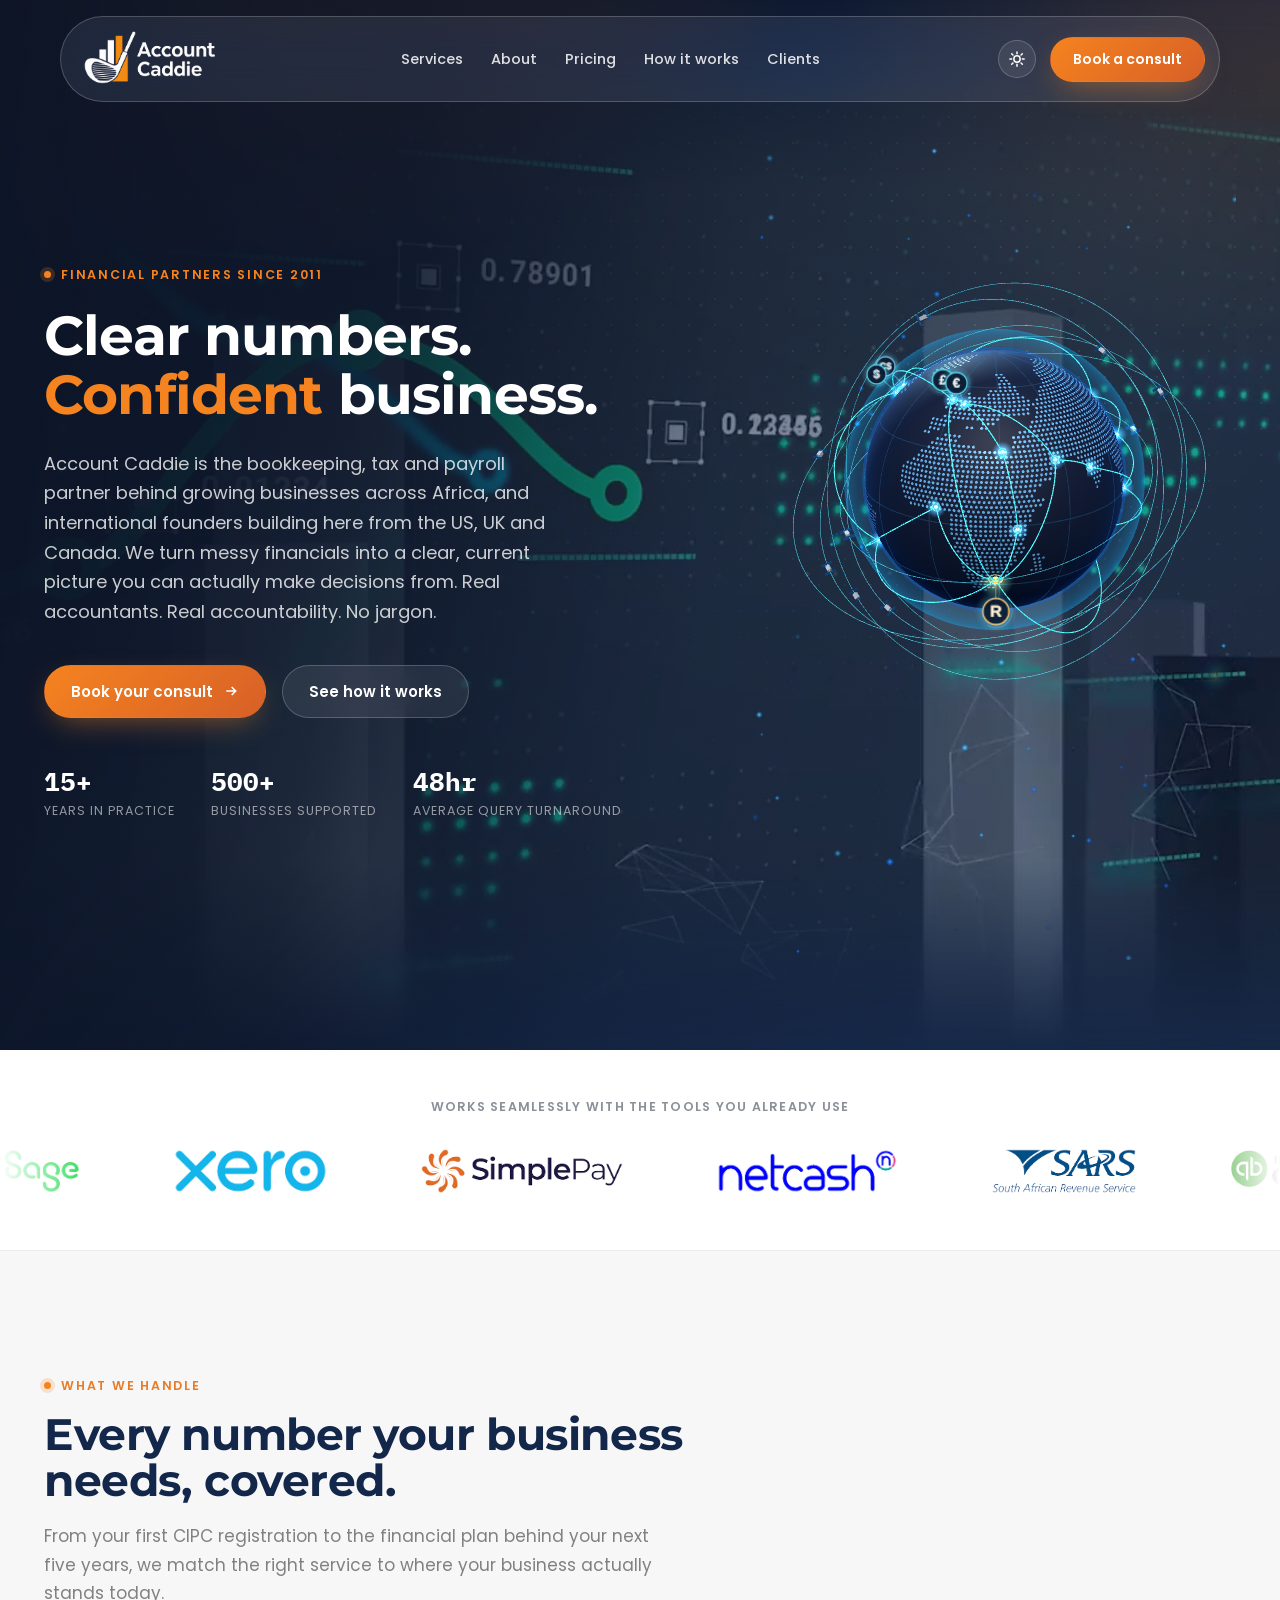
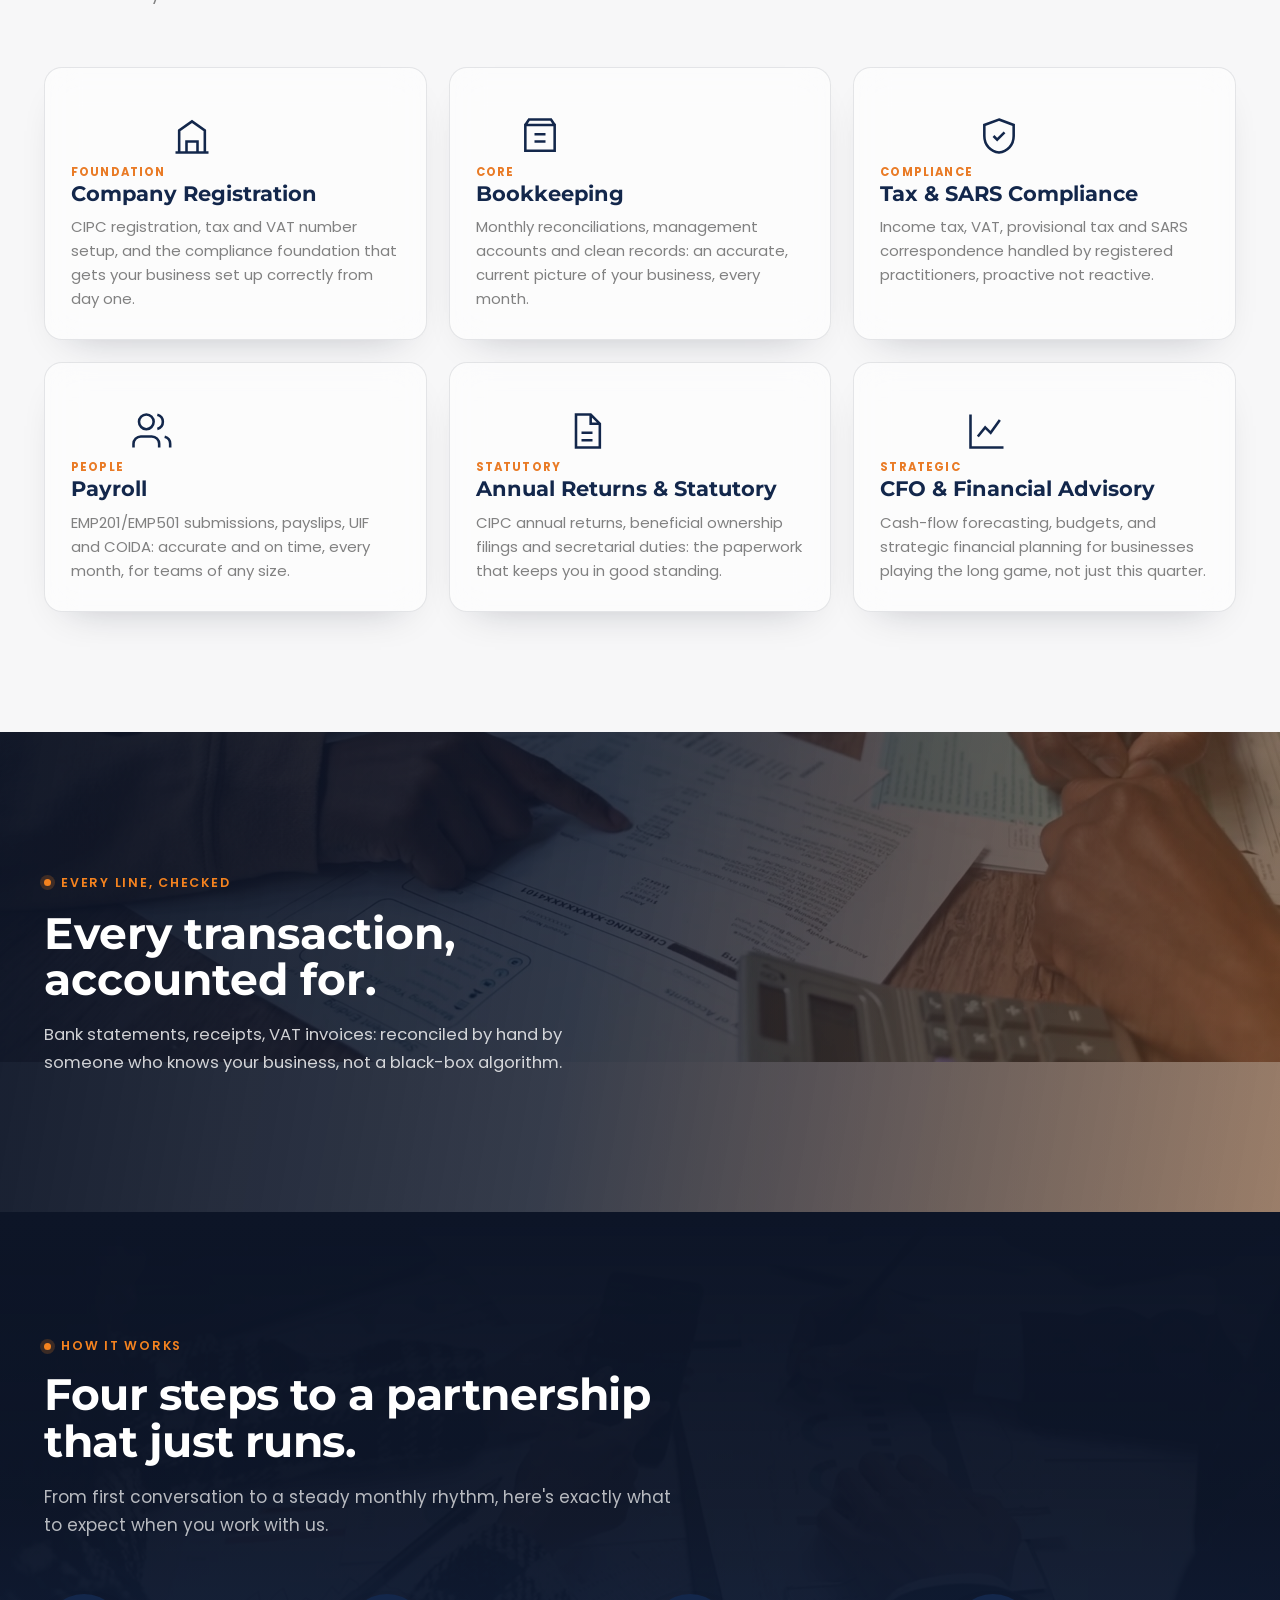
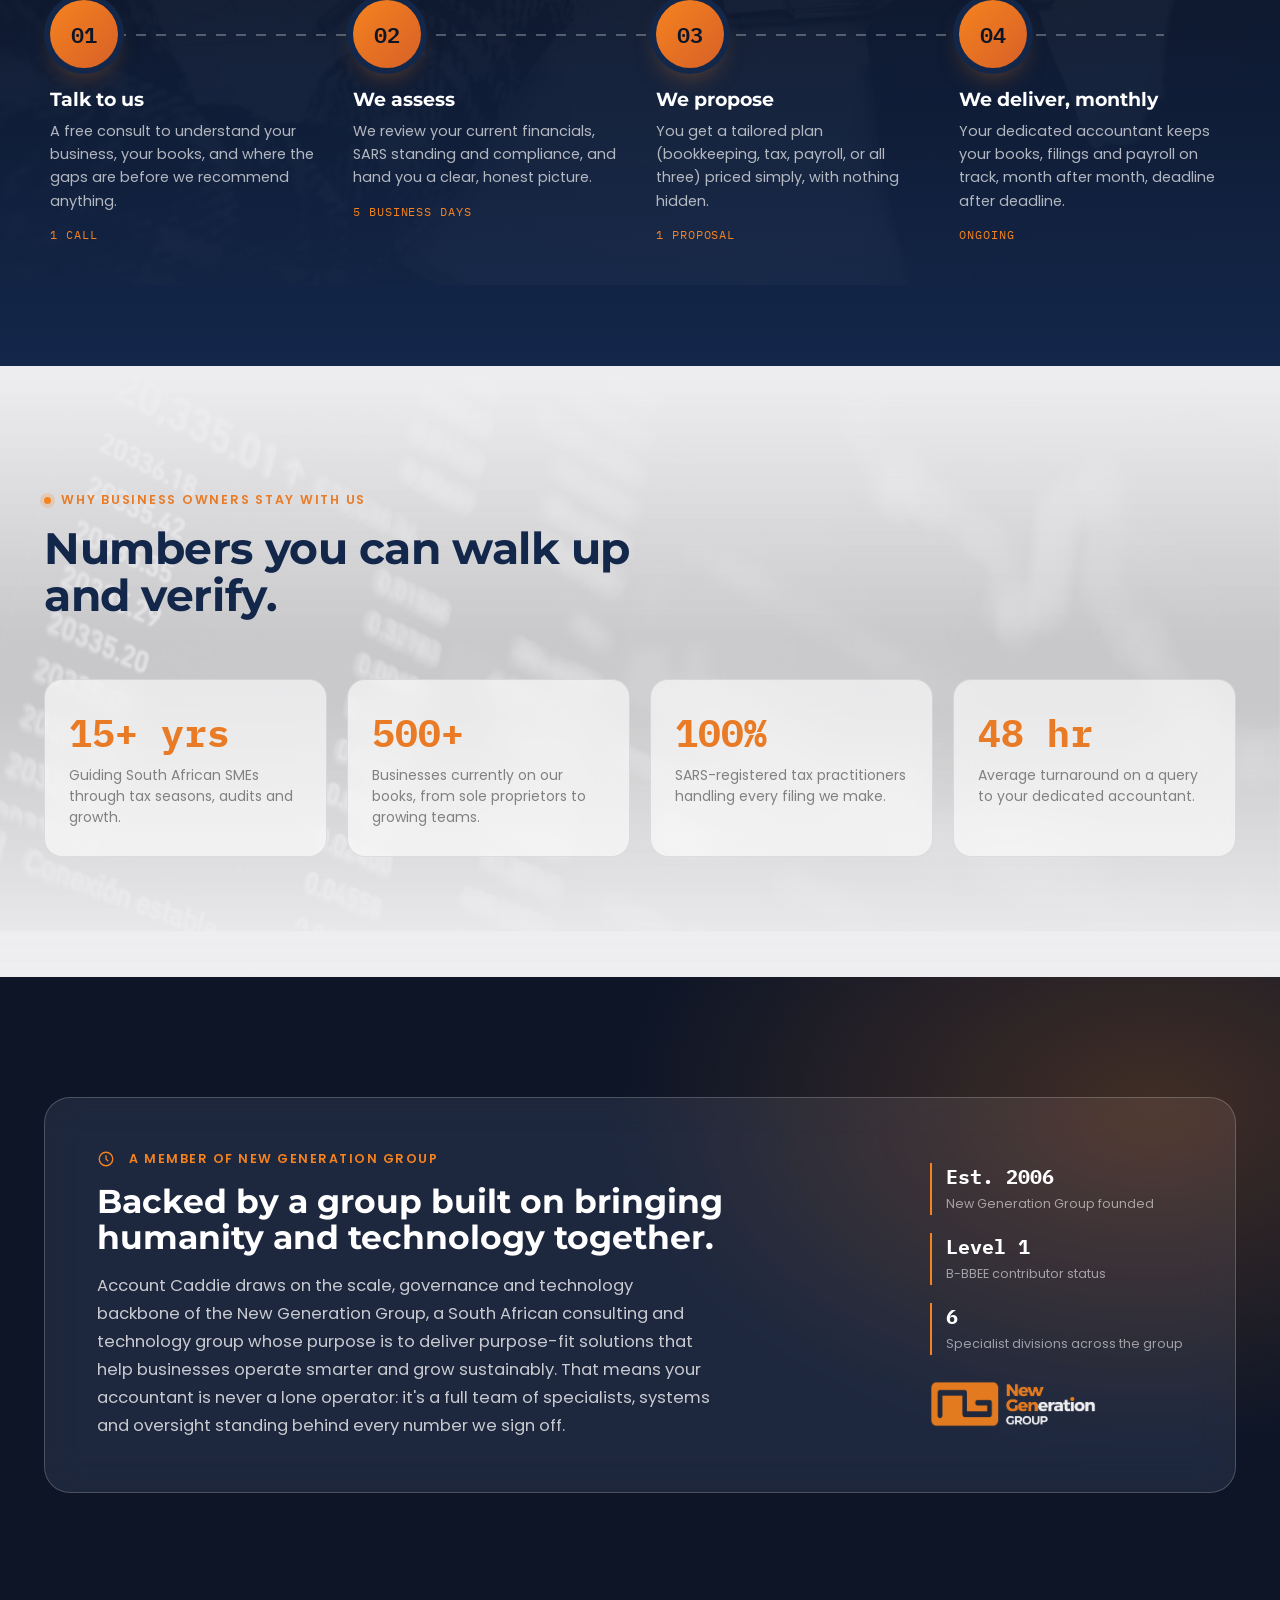
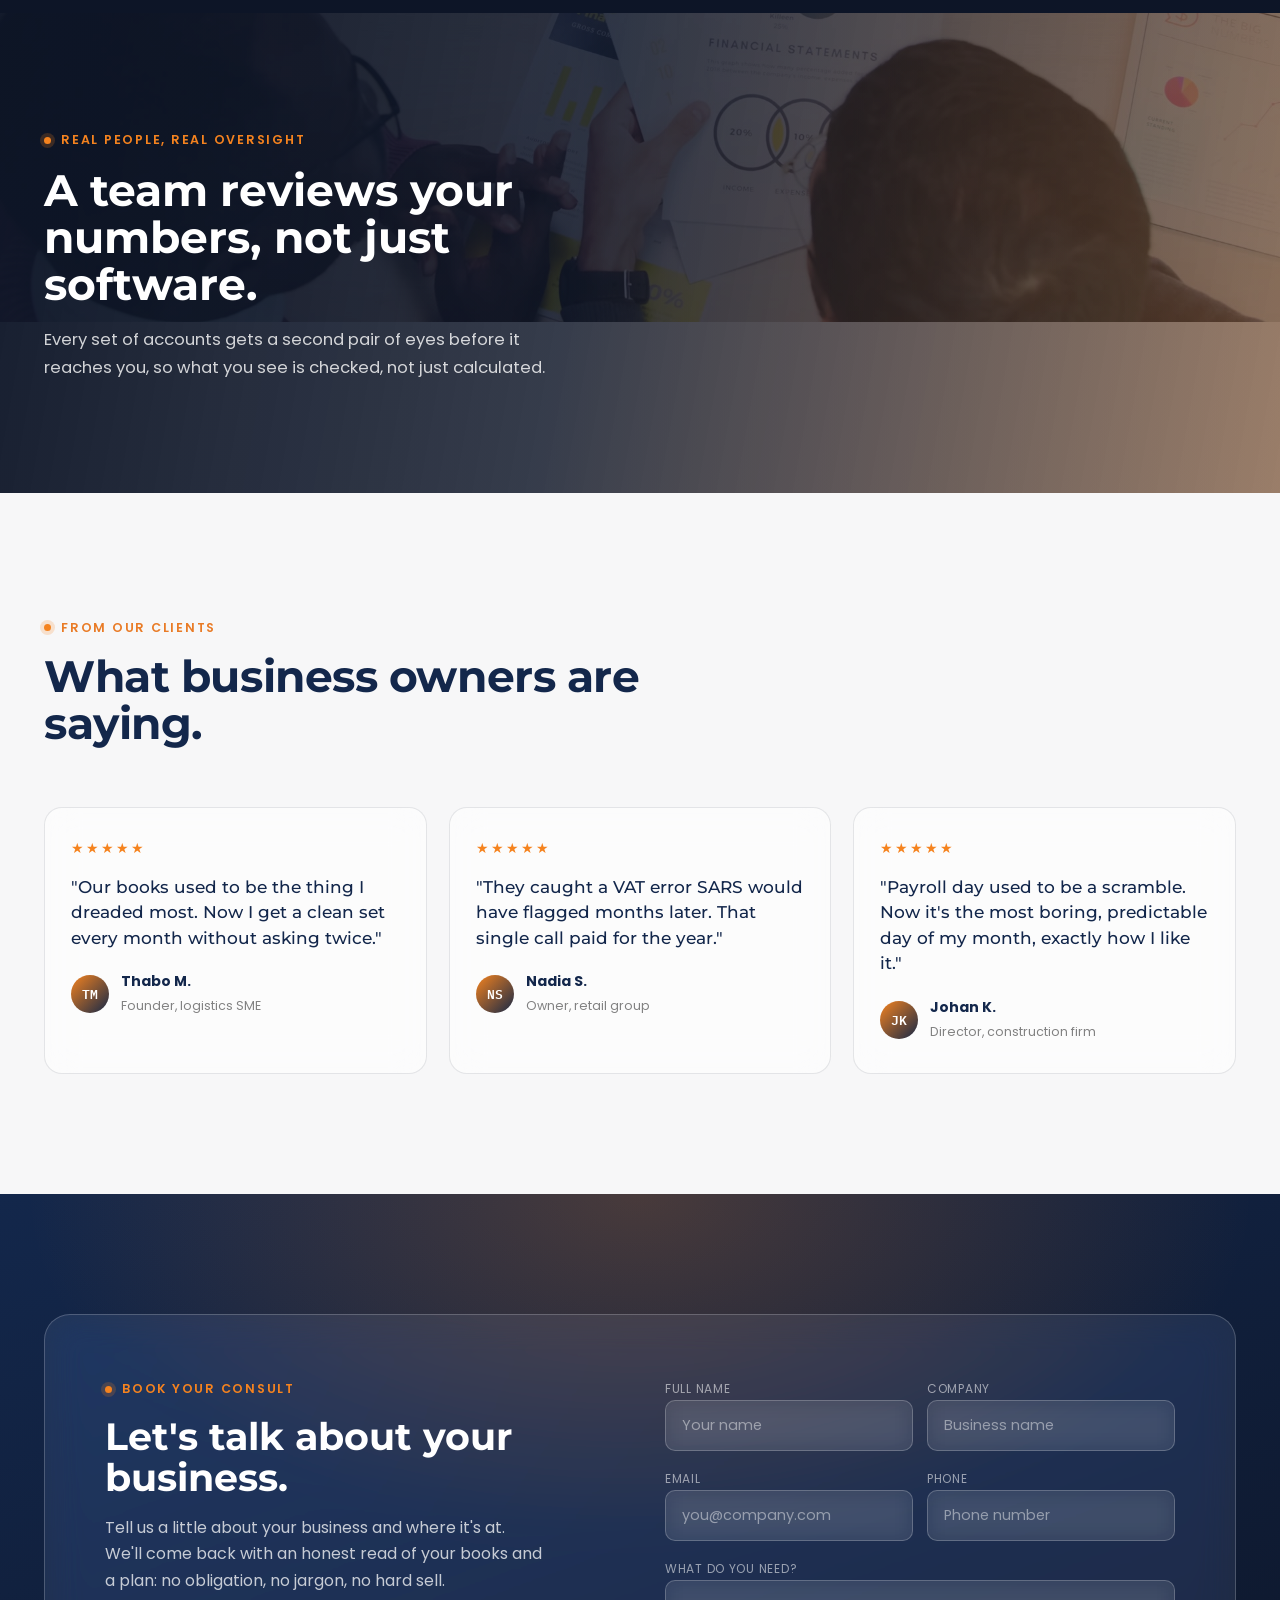
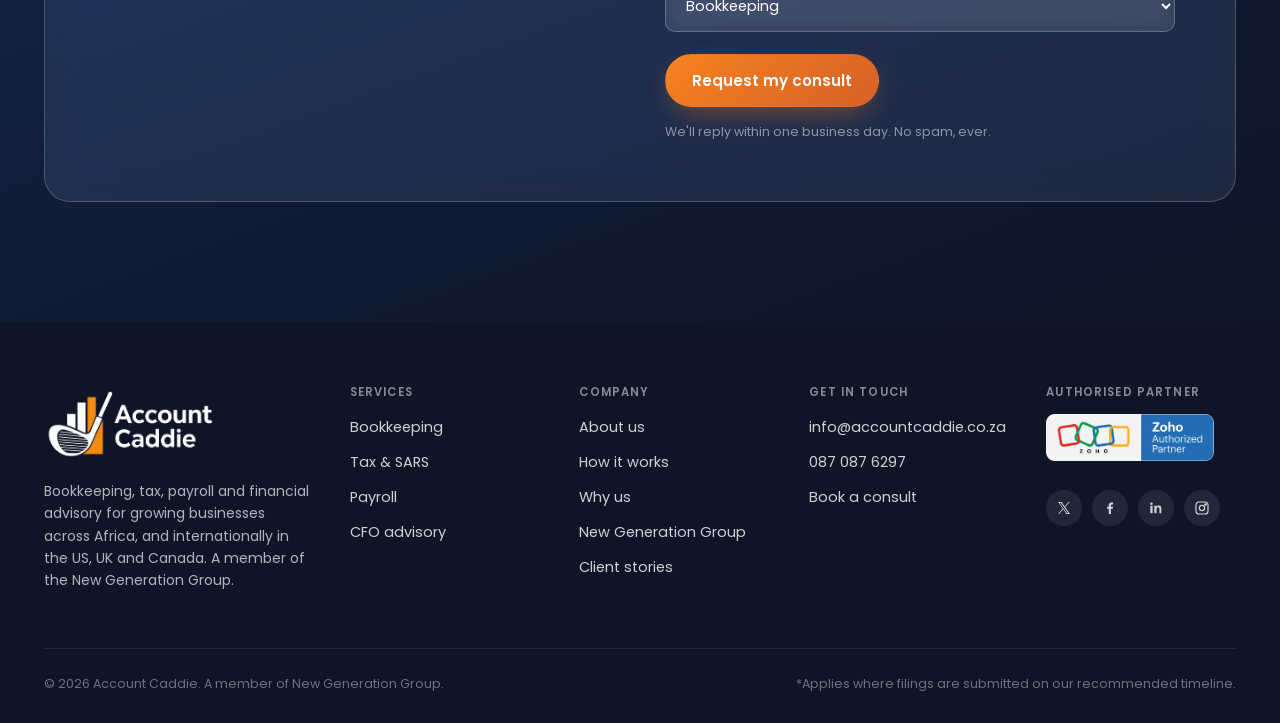
==== index.html @ 1e287e9d "Fix enterprise section visibility, add site-wide consult modal, revise copy - Fix .tier-enterprise: " ====
<!DOCTYPE html>
<html lang="en-ZA">
<head>
<meta charset="UTF-8">
<meta name="viewport" content="width=device-width, initial-scale=1.0">
<title>Account Caddie: Clear Numbers, Confident Business.</title>
<meta name="description" content="Account Caddie is an Africa-based bookkeeping, tax, payroll and CFO advisory partner for growing businesses, serving South Africa and international clients in the US, UK and Canada. A member of the New Generation Group.">
<link rel="preconnect" href="https://fonts.googleapis.com">
<link rel="preconnect" href="https://fonts.gstatic.com" crossorigin>
<link href="https://fonts.googleapis.com/css2?family=Montserrat:wght@500;600;700;800&family=Poppins:wght@400;500;600&family=IBM+Plex+Mono:wght@500;600&display=swap" rel="stylesheet">
<link rel="stylesheet" href="css/style.css">
<link rel="icon" href="data:image/svg+xml,%3Csvg xmlns='http://www.w3.org/2000/svg' viewBox='0 0 24 24'%3E%3Crect width='24' height='24' rx='6' fill='%23f5831f'/%3E%3Cpath d='M6 15l4-4 3 3 5-6' fill='none' stroke='%230d1527' stroke-width='2' stroke-linecap='round' stroke-linejoin='round'/%3E%3C/svg%3E">
<script>
  (function(){
    var saved = localStorage.getItem('ac-theme');
    var theme = saved || (window.matchMedia('(prefers-color-scheme: dark)').matches ? 'dark' : 'light');
    document.documentElement.setAttribute('data-theme', theme);
  })();
</script>
</head>
<body>

<!-- ===================== NAV ===================== -->
<nav class="site-nav" id="siteNav">
  <div class="nav-inner glass-dark">
    <a href="#top" class="nav-brand">
      <img src="assets/images/logo.png" alt="Account Caddie" class="logo-img">
    </a>
    <ul class="nav-links">
      <li><a href="#services">Services</a></li>
      <li><a href="/about">About</a></li>
      <li><a href="/pricing">Pricing</a></li>
      <li><a href="#process">How it works</a></li>
      <li><a href="#clients">Clients</a></li>
    </ul>
    <div class="nav-cta">
      <button class="theme-toggle" id="themeToggle" aria-label="Toggle dark mode">
        <svg class="icon-sun" viewBox="0 0 24 24" fill="none" stroke="currentColor" stroke-width="2" stroke-linecap="round"><circle cx="12" cy="12" r="4.2"/><path d="M12 2.5v2.4M12 19.1v2.4M4.9 4.9l1.7 1.7M17.4 17.4l1.7 1.7M2.5 12h2.4M19.1 12h2.4M4.9 19.1l1.7-1.7M17.4 6.6l1.7-1.7"/></svg>
        <svg class="icon-moon" viewBox="0 0 24 24" fill="currentColor"><path d="M20.5 14.5a8.5 8.5 0 1 1-9-11 7 7 0 0 0 9 9Z"/></svg>
      </button>
      <a href="#contact" class="btn btn-orange js-open-consult" style="padding:11px 22px;font-size:14px;">Book a consult</a>
      <button class="nav-toggle" id="navToggle" aria-label="Open menu" aria-expanded="false">
        <svg width="20" height="20" viewBox="0 0 24 24" fill="none" stroke="currentColor" stroke-width="2"><path d="M3 6h18M3 12h18M3 18h18"/></svg>
      </button>
    </div>
  </div>
</nav>

<div class="mobile-menu" id="mobileMenu">
  <a href="#services">Services</a>
  <a href="/about">About</a>
  <a href="/pricing">Pricing</a>
  <a href="#process">How it works</a>
  <a href="#clients">Clients</a>
  <a href="#contact" class="btn btn-orange js-open-consult">Book a consult</a>
</div>

<!-- ===================== HERO ===================== -->
<header class="hero" id="top">
  <div class="hero-video-wrap">
    <video class="hero-video" autoplay muted loop playsinline poster="assets/images/hero-poster.jpg">
      <source src="assets/video/hero-bg.mp4" type="video/mp4">
    </video>
  </div>
  <div class="container">
    <div class="hero-copy">
      <span class="eyebrow">Financial partners since 2011</span>
      <h1>Clear numbers.<br><span>Confident</span> business.</h1>
      <p class="lede">Account Caddie is the bookkeeping, tax and payroll partner behind growing businesses across Africa, and international founders building here from the US, UK and Canada. We turn messy financials into a clear, current picture you can actually make decisions from. Real accountants. Real accountability. No jargon.</p>
      <div class="hero-actions">
        <a href="#contact" class="btn btn-orange js-open-consult">
          Book your consult
          <svg viewBox="0 0 24 24" fill="none" stroke="currentColor" stroke-width="2.3"><path d="M5 12h14M13 6l6 6-6 6"/></svg>
        </a>
        <a href="#process" class="btn btn-ghost-dark">See how it works</a>
      </div>
      <div class="hero-proof">
        <div><strong>15+</strong><span>Years in practice</span></div>
        <div><strong>500+</strong><span>Businesses supported</span></div>
        <div><strong>48hr</strong><span>Average query turnaround</span></div>
      </div>
    </div>

    <div class="hero-globe">
      <iframe
        class="hero-globe-frame"
        src="assets/interactive/globe.html"
        title="Account Caddie global network"
        loading="lazy"
        scrolling="no"
        referrerpolicy="no-referrer"
      ></iframe>
    </div>
  </div>
</header>

<!-- ===================== WORKS WITH / LOGO MARQUEE ===================== -->
<section class="marquee-section">
  <div class="container">
    <p class="marquee-label">Works seamlessly with the tools you already use</p>
  </div>
  <div class="marquee-track-wrap">
    <div class="marquee-track">
      <div class="marquee-group">
        <span class="brand-logo"><img src="assets/images/logos/sage-trimmed.png" alt="Sage"></span>
        <span class="brand-logo"><img src="assets/images/logos/xero-trimmed.png" alt="Xero"></span>
        <span class="brand-logo"><img src="assets/images/logos/simplepay-trimmed.png" alt="SimplePay"></span>
        <span class="brand-logo"><img src="assets/images/logos/netcash-trimmed.png" alt="Netcash"></span>
        <span class="brand-logo"><img src="assets/images/logos/sars-trimmed.png" alt="SARS"></span>
        <span class="brand-logo"><img src="assets/images/logos/quickbooks-trimmed.png" alt="QuickBooks"></span>
        <span class="brand-logo"><img src="assets/images/logos/zohobooks-trimmed.png" alt="Zoho Books"></span>
      </div>
      <div class="marquee-group" aria-hidden="true">
        <span class="brand-logo"><img src="assets/images/logos/sage-trimmed.png" alt="" aria-hidden="true"></span>
        <span class="brand-logo"><img src="assets/images/logos/xero-trimmed.png" alt="" aria-hidden="true"></span>
        <span class="brand-logo"><img src="assets/images/logos/simplepay-trimmed.png" alt="" aria-hidden="true"></span>
        <span class="brand-logo"><img src="assets/images/logos/netcash-trimmed.png" alt="" aria-hidden="true"></span>
        <span class="brand-logo"><img src="assets/images/logos/sars-trimmed.png" alt="" aria-hidden="true"></span>
        <span class="brand-logo"><img src="assets/images/logos/quickbooks-trimmed.png" alt="" aria-hidden="true"></span>
        <span class="brand-logo"><img src="assets/images/logos/zohobooks-trimmed.png" alt="" aria-hidden="true"></span>
      </div>
    </div>
  </div>
</section>

<!-- ===================== SERVICES ===================== -->
<section class="services section-pad" id="services">
  <div class="container">
    <div class="section-head reveal">
      <span class="eyebrow">What we handle</span>
      <h2>Every number your business needs, covered.</h2>
      <p>From your first CIPC registration to the financial plan behind your next five years, we match the right service to where your business actually stands today.</p>
    </div>

    <div class="service-grid">
      <div class="service-card reveal">
        <span class="service-tag">Foundation</span>
        <svg class="service-icon" viewBox="0 0 24 24" fill="none" stroke="currentColor" stroke-width="1.4"><path d="M3 21h18M5 21V9l7-5 7 5v12M9 21v-6h6v6"/></svg>
        <h3>Company Registration</h3>
        <p>CIPC registration, tax and VAT number setup, and the compliance foundation that gets your business set up correctly from day one.</p>
      </div>
      <div class="service-card reveal">
        <span class="service-tag">Core</span>
        <svg class="service-icon" viewBox="0 0 24 24" fill="none" stroke="currentColor" stroke-width="1.4"><path d="M4 6h16v14H4zM4 6l2-3h12l2 3M9 11h6M9 15h6"/></svg>
        <h3>Bookkeeping</h3>
        <p>Monthly reconciliations, management accounts and clean records: an accurate, current picture of your business, every month.</p>
      </div>
      <div class="service-card reveal">
        <span class="service-tag">Compliance</span>
        <svg class="service-icon" viewBox="0 0 24 24" fill="none" stroke="currentColor" stroke-width="1.4"><path d="M12 3l8 3v6c0 5-3.5 8.5-8 9-4.5-.5-8-4-8-9V6l8-3Z"/><path d="M9 12l2 2 4-4"/></svg>
        <h3>Tax &amp; SARS Compliance</h3>
        <p>Income tax, VAT, provisional tax and SARS correspondence handled by registered practitioners, proactive not reactive.</p>
      </div>
      <div class="service-card reveal">
        <span class="service-tag">People</span>
        <svg class="service-icon" viewBox="0 0 24 24" fill="none" stroke="currentColor" stroke-width="1.4"><path d="M17 21v-2a4 4 0 0 0-4-4H7a4 4 0 0 0-4 4v2M10 11a4 4 0 1 0 0-8 4 4 0 0 0 0 8ZM23 21v-2a4 4 0 0 0-3-3.87M16 3.13a4 4 0 0 1 0 7.75"/></svg>
        <h3>Payroll</h3>
        <p>EMP201/EMP501 submissions, payslips, UIF and COIDA: accurate and on time, every month, for teams of any size.</p>
      </div>
      <div class="service-card reveal">
        <span class="service-tag">Statutory</span>
        <svg class="service-icon" viewBox="0 0 24 24" fill="none" stroke="currentColor" stroke-width="1.4"><path d="M14 3v5h5M6 3h8l5 5v13H6z"/><path d="M9 13h6M9 17h6"/></svg>
        <h3>Annual Returns &amp; Statutory</h3>
        <p>CIPC annual returns, beneficial ownership filings and secretarial duties: the paperwork that keeps you in good standing.</p>
      </div>
      <div class="service-card reveal">
        <span class="service-tag">Strategic</span>
        <svg class="service-icon" viewBox="0 0 24 24" fill="none" stroke="currentColor" stroke-width="1.4"><path d="M3 3v18h18M7 15l4-5 3 3 5-7"/></svg>
        <h3>CFO &amp; Financial Advisory</h3>
        <p>Cash-flow forecasting, budgets, and strategic financial planning for businesses playing the long game, not just this quarter.</p>
      </div>
    </div>
  </div>
</section>

<!-- ===================== PARALLAX BANNER: LEDGER ===================== -->
<section class="parallax-banner">
  <div class="parallax-media">
    <img src="assets/images/banner-ledger.jpg" data-parallax="0.15" alt="" loading="lazy">
  </div>
  <div class="container reveal">
    <span class="eyebrow">Every line, checked</span>
    <h2>Every transaction, accounted for.</h2>
    <p>Bank statements, receipts, VAT invoices: reconciled by hand by someone who knows your business, not a black-box algorithm.</p>
  </div>
</section>

<!-- ===================== HOW IT WORKS ===================== -->
<section class="process section-pad on-dark" id="process">
  <div class="process-video-wrap">
    <video autoplay muted loop playsinline poster="assets/images/process-poster.jpg" data-parallax="0.08">
      <source src="assets/video/process-bg.mp4" type="video/mp4">
    </video>
  </div>
  <div class="container">
    <div class="section-head reveal">
      <span class="eyebrow">How it works</span>
      <h2>Four steps to a partnership that just runs.</h2>
      <p>From first conversation to a steady monthly rhythm, here's exactly what to expect when you work with us.</p>
    </div>

    <div class="steps">
      <div class="step reveal">
        <div class="step-num">01</div>
        <h3>Talk to us</h3>
        <p>A free consult to understand your business, your books, and where the gaps are before we recommend anything.</p>
        <span class="meta">1 call</span>
      </div>
      <div class="step reveal">
        <div class="step-num">02</div>
        <h3>We assess</h3>
        <p>We review your current financials, SARS standing and compliance, and hand you a clear, honest picture.</p>
        <span class="meta">5 business days</span>
      </div>
      <div class="step reveal">
        <div class="step-num">03</div>
        <h3>We propose</h3>
        <p>You get a tailored plan (bookkeeping, tax, payroll, or all three) priced simply, with nothing hidden.</p>
        <span class="meta">1 proposal</span>
      </div>
      <div class="step reveal">
        <div class="step-num">04</div>
        <h3>We deliver, monthly</h3>
        <p>Your dedicated accountant keeps your books, filings and payroll on track, month after month, deadline after deadline.</p>
        <span class="meta">Ongoing</span>
      </div>
    </div>
  </div>
</section>

<!-- ===================== WHY US / STATS ===================== -->
<section class="stats section-pad" id="stats">
  <div class="stats-media">
    <img src="assets/images/stats-bg.jpg" data-parallax="0.1" alt="" loading="lazy">
  </div>
  <div class="container">
    <div class="section-head reveal">
      <span class="eyebrow">Why business owners stay with us</span>
      <h2>Numbers you can walk up and verify.</h2>
    </div>
    <div class="stats-grid">
      <div class="stat-card reveal">
        <strong>15+ yrs</strong>
        <span>Guiding South African SMEs through tax seasons, audits and growth.</span>
      </div>
      <div class="stat-card reveal">
        <strong>500+</strong>
        <span>Businesses currently on our books, from sole proprietors to growing teams.</span>
      </div>
      <div class="stat-card reveal">
        <strong>100%</strong>
        <span>SARS-registered tax practitioners handling every filing we make.</span>
      </div>
      <div class="stat-card reveal">
        <strong>48 hr</strong>
        <span>Average turnaround on a query to your dedicated accountant.</span>
      </div>
    </div>
  </div>
</section>

<!-- ===================== GROUP AFFILIATION ===================== -->
<section class="group-band section-pad" id="group">
  <div class="container">
    <div class="group-card glass-dark reveal">
      <div>
        <div class="group-badge-line">
          <svg width="18" height="18" viewBox="0 0 24 24" fill="none" stroke="#f5831f" stroke-width="1.8"><circle cx="12" cy="12" r="9"/><path d="M12 7v5l3 3"/></svg>
          A member of New Generation Group
        </div>
        <h2 style="margin-top:16px;font-size:clamp(1.6rem,2.6vw,2.2rem);">Backed by a group built on bringing humanity and technology together.</h2>
        <p class="lede">Account Caddie draws on the scale, governance and technology backbone of the New Generation Group, a South African consulting and technology group whose purpose is to deliver purpose-fit solutions that help businesses operate smarter and grow sustainably. That means your accountant is never a lone operator: it's a full team of specialists, systems and oversight standing behind every number we sign off.</p>
      </div>
      <div class="group-facts">
        <div><strong>Est. 2006</strong><span>New Generation Group founded</span></div>
        <div><strong>Level 1</strong><span>B-BBEE contributor status</span></div>
        <div><strong>6</strong><span>Specialist divisions across the group</span></div>
        <a href="https://www.newgengroup.co.za/" target="_blank" rel="noopener" class="group-logo-link" aria-label="Visit the New Generation Group website">
          <img src="assets/images/newgengroup-logo-trimmed.png" alt="New Generation Group" class="group-logo">
        </a>
      </div>
    </div>
  </div>
</section>

<!-- ===================== PARALLAX BANNER: REPORTS ===================== -->
<section class="parallax-banner">
  <div class="parallax-media">
    <img src="assets/images/banner-reports.jpg" data-parallax="0.15" alt="" loading="lazy">
  </div>
  <div class="container reveal">
    <span class="eyebrow">Real people, real oversight</span>
    <h2>A team reviews your numbers, not just software.</h2>
    <p>Every set of accounts gets a second pair of eyes before it reaches you, so what you see is checked, not just calculated.</p>
  </div>
</section>

<!-- ===================== TESTIMONIALS ===================== -->
<section class="clients section-pad" id="clients">
  <div class="container">
    <div class="section-head reveal">
      <span class="eyebrow">From our clients</span>
      <h2>What business owners are saying.</h2>
    </div>
    <div class="quote-grid">
      <div class="quote-card reveal">
        <div class="stars">★★★★★</div>
        <p class="quote">"Our books used to be the thing I dreaded most. Now I get a clean set every month without asking twice."</p>
        <div class="who">
          <div class="avatar">TM</div>
          <div><strong>Thabo M.</strong><span>Founder, logistics SME</span></div>
        </div>
      </div>
      <div class="quote-card reveal">
        <div class="stars">★★★★★</div>
        <p class="quote">"They caught a VAT error SARS would have flagged months later. That single call paid for the year."</p>
        <div class="who">
          <div class="avatar">NS</div>
          <div><strong>Nadia S.</strong><span>Owner, retail group</span></div>
        </div>
      </div>
      <div class="quote-card reveal">
        <div class="stars">★★★★★</div>
        <p class="quote">"Payroll day used to be a scramble. Now it's the most boring, predictable day of my month, exactly how I like it."</p>
        <div class="who">
          <div class="avatar">JK</div>
          <div><strong>Johan K.</strong><span>Director, construction firm</span></div>
        </div>
      </div>
    </div>
  </div>
</section>

<!-- ===================== CTA / CONTACT ===================== -->
<section class="cta-band section-pad" id="contact">
  <div class="container">
    <div class="cta-panel glass-dark reveal">
      <div>
        <span class="eyebrow" style="color:var(--orange-500);">Book your consult</span>
        <h2 style="margin-top:16px;">Let's talk about your business.</h2>
        <p class="lede">Tell us a little about your business and where it's at. We'll come back with an honest read of your books and a plan: no obligation, no jargon, no hard sell.</p>
      </div>
      <form class="cta-form" onsubmit="return false;">
        <div class="row">
          <div>
            <label for="name">Full name</label>
            <input id="name" type="text" placeholder="Your name" required>
          </div>
          <div>
            <label for="company">Company</label>
            <input id="company" type="text" placeholder="Business name">
          </div>
        </div>
        <div class="row">
          <div>
            <label for="email">Email</label>
            <input id="email" type="email" placeholder="you@company.com" required>
          </div>
          <div>
            <label for="phone">Phone</label>
            <input id="phone" type="tel" placeholder="Phone number">
          </div>
        </div>
        <div>
          <label for="need">What do you need?</label>
          <select id="need">
            <option>Bookkeeping</option>
            <option>Tax &amp; SARS compliance</option>
            <option>Payroll</option>
            <option>Company registration</option>
            <option>CFO &amp; financial advisory</option>
            <option>Not sure yet, advise me</option>
          </select>
        </div>
        <button type="submit" class="btn btn-orange">Request my consult</button>
        <span class="form-note">We'll reply within one business day. No spam, ever.</span>
      </form>
    </div>
  </div>
</section>

<!-- ===================== FOOTER ===================== -->
<footer class="site-footer">
  <div class="container">
    <div class="footer-grid">
      <div>
        <div class="footer-brand">
          <img src="assets/images/logo.png" alt="Account Caddie" class="logo-img logo-img-footer">
        </div>
        <p>Bookkeeping, tax, payroll and financial advisory for growing businesses across Africa, and internationally in the US, UK and Canada. A member of the New Generation Group.</p>
      </div>
      <div>
        <h4>Services</h4>
        <ul>
          <li><a href="#services">Bookkeeping</a></li>
          <li><a href="#services">Tax &amp; SARS</a></li>
          <li><a href="#services">Payroll</a></li>
          <li><a href="#services">CFO advisory</a></li>
        </ul>
      </div>
      <div>
        <h4>Company</h4>
        <ul>
          <li><a href="/about">About us</a></li>
          <li><a href="#process">How it works</a></li>
          <li><a href="#stats">Why us</a></li>
          <li><a href="#group">New Generation Group</a></li>
          <li><a href="#clients">Client stories</a></li>
        </ul>
      </div>
      <div>
        <h4>Get in touch</h4>
        <ul>
          <li><a href="mailto:info@accountcaddie.co.za">info@accountcaddie.co.za</a></li>
          <li><a href="tel:+27870876297">087 087 6297</a></li>
          <li><a href="#contact" class="js-open-consult">Book a consult</a></li>
        </ul>
      </div>
      <div>
        <h4>Authorised partner</h4>
        <a href="https://www.zoho.com/partners/find-partner-profile.html?partnerid=22d5d5bde9462c6acdb78f4a5122976e" target="_blank" rel="noopener" class="footer-partner-badge">
          <img src="assets/images/badges/zoho-authorized-partner.png" alt="Zoho Authorized Partner">
        </a>
        <div class="footer-social">
          <a href="https://x.com/AccountCaddie" target="_blank" rel="noopener" aria-label="Account Caddie on X">
            <svg viewBox="0 0 24 24" fill="currentColor"><path d="M13.68 10.62 20.5 3h-1.62l-5.92 6.62L8.4 3H3l7.15 9.6L3 21h1.62l6.24-6.98L15.6 21H21l-7.32-10.38Zm-2.2 2.46-.72-1-5.6-7.66h2.1l4.5 6.15.72 1 5.85 8h-2.1l-4.75-6.49Z"/></svg>
          </a>
          <a href="https://www.facebook.com/accountcaddie/" target="_blank" rel="noopener" aria-label="Account Caddie on Facebook">
            <svg viewBox="0 0 24 24" fill="currentColor"><path d="M13.5 21v-7.9h2.65l.4-3.08h-3.05V8.1c0-.89.25-1.5 1.52-1.5h1.63V3.86A22 22 0 0 0 14 3.7c-2.3 0-3.87 1.4-3.87 3.98v2.34H7.5v3.08h2.63V21h3.37Z"/></svg>
          </a>
          <a href="https://www.linkedin.com/company/accountcaddie/" target="_blank" rel="noopener" aria-label="Account Caddie on LinkedIn">
            <svg viewBox="0 0 24 24" fill="currentColor"><path d="M6.94 8.5H3.56V20h3.38V8.5ZM5.25 3.75a1.96 1.96 0 1 0 0 3.92 1.96 1.96 0 0 0 0-3.92ZM20.5 20h-3.37v-6.02c0-1.43-.03-3.27-2-3.27-2 0-2.31 1.56-2.31 3.17V20H9.44V8.5h3.24v1.57h.05c.45-.85 1.55-1.75 3.19-1.75 3.41 0 4.04 2.25 4.04 5.17V20Z"/></svg>
          </a>
          <a href="https://www.instagram.com/accountcaddie/" target="_blank" rel="noopener" aria-label="Account Caddie on Instagram">
            <svg viewBox="0 0 24 24" fill="none" stroke="currentColor" stroke-width="1.8"><rect x="3" y="3" width="18" height="18" rx="5"/><circle cx="12" cy="12" r="4"/><circle cx="17.2" cy="6.8" r="1"/></svg>
          </a>
        </div>
      </div>
    </div>
    <div class="footer-bottom">
      <span>© <span id="year"></span> Account Caddie. A member of New Generation Group.</span>
      <span>*Applies where filings are submitted on our recommended timeline.</span>
    </div>
  </div>
</footer>

<!-- ===================== BOOK A CONSULT MODAL ===================== -->
<div class="modal-overlay" id="consultModal" aria-hidden="true">
  <div class="modal-panel glass-dark" role="dialog" aria-modal="true" aria-labelledby="consultModalTitle">
    <button type="button" class="modal-close" id="consultModalClose" aria-label="Close">
      <svg viewBox="0 0 24 24" fill="none" stroke="currentColor" stroke-width="2"><path d="M6 6l12 12M18 6 6 18"/></svg>
    </button>
    <span class="eyebrow" style="color:var(--orange-500);">Book a consult</span>
    <h2 id="consultModalTitle">Let's talk about your business.</h2>
    <p class="lede">Tell us a little about your business and where it's at. We'll come back with an honest read of your books and a plan: no obligation, no jargon, no hard sell.</p>

    <form class="cta-form" id="consultForm">
      <div class="row">
        <div>
          <label for="consultName">Full name</label>
          <input id="consultName" type="text" placeholder="Your name" required>
        </div>
        <div>
          <label for="consultCompany">Company</label>
          <input id="consultCompany" type="text" placeholder="Business name">
        </div>
      </div>
      <div class="row">
        <div>
          <label for="consultEmail">Email</label>
          <input id="consultEmail" type="email" placeholder="you@company.com" required>
        </div>
        <div>
          <label for="consultPhone">Phone</label>
          <input id="consultPhone" type="tel" placeholder="Phone number">
        </div>
      </div>
      <div>
        <label for="consultNeed">What do you need?</label>
        <select id="consultNeed">
          <option>Bookkeeping</option>
          <option>Tax &amp; SARS compliance</option>
          <option>Payroll</option>
          <option>Company registration</option>
          <option>CFO &amp; financial advisory</option>
          <option>Not sure yet, advise me</option>
        </select>
      </div>
      <button type="submit" class="btn btn-orange">Request my consult</button>
      <span class="form-note">Opens your email client, addressed to info@accountcaddie.co.za. We'll reply within one business day.</span>
    </form>
  </div>
</div>

<script src="js/main.js"></script>
</body>
</html>
---- css/style.css ----
/* =========================================================
   Account Caddie — stylesheet
   Design tokens sourced from the New Generation Group
   Brand Identity Guidelines (2026): Badlands Orange primary,
   Cool Gray secondary, Navy accent. Montserrat + Poppins.
   ========================================================= */

:root{
  /* --- New Generation Group CI palette --- */
  --orange-500:#f5831f;   /* Badlands Orange — primary/main */
  --orange-600:#e97b26;   /* Marigold */
  --orange-700:#d76027;   /* 717 C */

  --gray-100:#c2c2c2;     /* Cool Gray 8 C */
  --gray-300:#9da4b0;     /* Cool Gray 7 C */
  --gray-500:#818181;     /* Cool Gray 11 C — main grey */

  --navy-900:#0d1527;     /* 296 C — darkest */
  --navy-800:#13274b;     /* 540 C — main navy */
  --navy-700:#162847;     /* 648 C */

  --paper:#f7f7f8;
  --paper-dim:#eeeef0;
  --ink:#1b1d22;
  --white:#ffffff;

  /* glass */
  --glass-fill-dark: rgba(255,255,255,0.08);
  --glass-fill-dark-strong: rgba(255,255,255,0.14);
  --glass-border-dark: rgba(255,255,255,0.20);
  --glass-fill-light: rgba(255,255,255,0.6);
  --glass-border-light: rgba(255,255,255,0.8);

  /* semantic tokens — flipped by [data-theme="dark"] below.
     Fixed-dark sections (hero/process/group/cta/footer) use the
     raw --navy-* / --glass-*-dark tokens directly and are
     intentionally unaffected by the theme switch. */
  --surface: var(--paper);
  --surface-dim: var(--paper-dim);
  --text-ink: var(--ink);
  --text-strong: var(--navy-800);
  --text-muted: var(--gray-500);
  --card-bg: var(--glass-fill-light);
  --card-border: var(--glass-border-light);
  --card-border-strong: rgba(13,21,39,.1);

  /* type — per CI guide: Montserrat primary, Poppins secondary */
  --font-display:'Montserrat', 'Segoe UI', sans-serif;
  --font-body:'Poppins', -apple-system, BlinkMacSystemFont, 'Segoe UI', sans-serif;
  --font-mono:'IBM Plex Mono', ui-monospace, SFMono-Regular, Menlo, monospace;

  --radius-lg: 26px;
  --radius-md: 18px;
  --radius-sm: 10px;

  --ease: cubic-bezier(.22,.9,.32,1);
}

/* =============== dark mode =============== */
:root[data-theme="dark"]{
  --surface:#0f1420;
  --surface-dim:#141a29;
  --text-ink:#e9eaed;
  --text-strong:#f3f4f6;
  --text-muted:#a7acb8;
  --card-bg: rgba(255,255,255,0.055);
  --card-border: rgba(255,255,255,0.14);
  --card-border-strong: rgba(255,255,255,0.14);
}

.theme-toggle{
  width:38px; height:38px;
  border-radius:50%;
  border:1px solid var(--glass-border-dark);
  background:var(--glass-fill-dark);
  color:var(--white);
  display:flex; align-items:center; justify-content:center;
  cursor:pointer;
  flex-shrink:0;
  transition:background .3s;
}
.theme-toggle:hover{ background:var(--glass-fill-dark-strong); }
.theme-toggle svg{ width:18px; height:18px; }
.theme-toggle .icon-moon{ display:none; }
:root[data-theme="dark"] .theme-toggle .icon-sun{ display:none; }
:root[data-theme="dark"] .theme-toggle .icon-moon{ display:block; }

*,*::before,*::after{ box-sizing:border-box; }
html{ scroll-behavior:smooth; }
@media (prefers-reduced-motion: reduce){
  html{ scroll-behavior:auto; }
  *,*::before,*::after{ animation-duration:0.001ms !important; animation-iteration-count:1 !important; transition-duration:0.001ms !important; scroll-behavior:auto !important; }
}

body{
  margin:0;
  font-family:var(--font-body);
  color:var(--text-ink);
  background:var(--surface);
  -webkit-font-smoothing:antialiased;
  overflow-x:hidden;
}

img{ max-width:100%; display:block; }
a{ color:inherit; }
h1,h2,h3,h4{ font-family:var(--font-display); margin:0; line-height:1.08; font-weight:700; }
p{ margin:0; }
ul{ margin:0; padding:0; list-style:none; }
button{ font-family:inherit; }

:focus-visible{
  outline:3px solid var(--orange-500);
  outline-offset:3px;
  border-radius:6px;
}

.container{
  width:100%;
  max-width:1240px;
  margin-inline:auto;
  padding-inline:24px;
}

.eyebrow{
  font-family:var(--font-body);
  font-size:12.5px;
  letter-spacing:.14em;
  text-transform:uppercase;
  font-weight:600;
  display:inline-flex;
  align-items:center;
  gap:10px;
}
.eyebrow::before{
  content:'';
  width:7px;height:7px;border-radius:50%;
  background:var(--orange-500);
  box-shadow:0 0 0 4px rgba(245,131,31,0.2);
}

/* =============== glass utility =============== */
.glass-dark{
  background:var(--glass-fill-dark);
  border:1px solid var(--glass-border-dark);
  backdrop-filter: blur(18px) saturate(140%);
  -webkit-backdrop-filter: blur(18px) saturate(140%);
}
.glass-light{
  background:var(--glass-fill-light);
  border:1px solid var(--glass-border-light);
  backdrop-filter: blur(20px) saturate(160%);
  -webkit-backdrop-filter: blur(20px) saturate(160%);
}

/* =============== buttons =============== */
.btn{
  display:inline-flex;
  align-items:center;
  gap:10px;
  padding:14px 26px;
  border-radius:999px;
  font-weight:600;
  font-size:15px;
  cursor:pointer;
  border:1px solid transparent;
  transition:transform .35s var(--ease), box-shadow .35s var(--ease), background .3s;
  text-decoration:none;
  white-space:nowrap;
}
.btn:hover{ transform:translateY(-2px); }
.btn-orange{
  background:linear-gradient(135deg,var(--orange-500),var(--orange-700));
  color:var(--white);
  box-shadow:0 10px 30px -10px rgba(245,131,31,.55);
}
.btn-orange:hover{ box-shadow:0 16px 34px -10px rgba(245,131,31,.7); }
.btn-ghost-dark{
  color:var(--white);
  background:var(--glass-fill-dark);
  border-color:var(--glass-border-dark);
  backdrop-filter: blur(14px);
}
.btn-ghost-dark:hover{ background:var(--glass-fill-dark-strong); }
.btn-ghost-light{
  color:var(--navy-800);
  background:var(--glass-fill-light);
  border-color:rgba(13,21,39,.16);
}
.btn-ghost-light:hover{ background:#fff; }
.btn svg{ width:16px;height:16px; transition:transform .35s var(--ease); }
.btn:hover svg{ transform:translate(3px,-2px); }

/* =============== nav =============== */
.site-nav{
  position:fixed; top:16px; left:0; right:0; z-index:100;
  display:flex; justify-content:center;
}
.nav-inner{
  width:min(1160px, calc(100% - 32px));
  display:flex; align-items:center; justify-content:space-between;
  padding:10px 14px 10px 20px;
  border-radius:999px;
  color:var(--white);
  transition:background .3s, box-shadow .3s;
}
.nav-brand{
  display:flex; align-items:center; gap:10px;
  font-family:var(--font-display); font-weight:700; font-size:19px;
  letter-spacing:.005em;
  text-decoration:none;
  color:var(--white);
}
.logo-img{
  display:block;
  height:64px;
  width:auto;
}
.nav-links{
  display:flex; align-items:center; gap:28px;
  font-size:14.5px; font-weight:500;
}
.nav-links a{
  text-decoration:none; opacity:.85; transition:opacity .25s;
  position:relative;
}
.nav-links a:hover{ opacity:1; }
.nav-cta{ display:flex; align-items:center; gap:14px; }
.nav-toggle{
  display:none;
  background:none;border:none;color:var(--white);
  width:40px;height:40px;border-radius:50%;
  align-items:center;justify-content:center;
  cursor:pointer;
}

/* =============== hero =============== */
.hero{
  position:relative;
  min-height:100vh;
  display:flex; align-items:center;
  padding-top:120px; padding-bottom:90px;
  background:
    radial-gradient(ellipse 85% 60% at 12% -8%, rgba(245,131,31,.32), transparent 60%),
    radial-gradient(ellipse 65% 55% at 100% 8%, rgba(245,131,31,.18), transparent 55%),
    linear-gradient(160deg, var(--navy-900) 0%, var(--navy-800) 55%, var(--navy-700) 100%);
  color:var(--white);
  overflow:hidden;
  isolation:isolate;
}
.hero::before{
  content:'';
  position:absolute; inset:0;
  background-image:radial-gradient(rgba(255,255,255,.14) 1px, transparent 1.4px);
  background-size:26px 26px;
  mask-image:radial-gradient(ellipse 65% 55% at 78% 35%, black 0%, transparent 72%);
  -webkit-mask-image:radial-gradient(ellipse 65% 55% at 78% 35%, black 0%, transparent 72%);
  opacity:.7;
  z-index:1;
  pointer-events:none;
}

/* hero background video — faded into the navy/orange wash, not a flat
   overlay: a diagonal mask keeps it clear of the headline on the left
   and a screen blend lets the brand gradient tint it rather than sit
   on top of it. */
.hero-video-wrap{
  position:absolute; inset:0;
  z-index:0;
  overflow:hidden;
  pointer-events:none;
}
.hero-video{
  position:absolute; inset:0;
  width:100%; height:100%;
  object-fit:cover;
  opacity:.55;
  mix-blend-mode:screen;
  filter:saturate(1.15);
  mask-image:
    linear-gradient(115deg, transparent 2%, black 42%, black 100%),
    linear-gradient(to bottom, transparent 0%, black 18%, black 82%, transparent 100%);
  -webkit-mask-image:
    linear-gradient(115deg, transparent 2%, black 42%, black 100%),
    linear-gradient(to bottom, transparent 0%, black 18%, black 82%, transparent 100%);
  mask-composite:intersect;
  -webkit-mask-composite:source-in;
}
.hero-video-wrap::after{
  content:'';
  position:absolute; inset:0;
  background:linear-gradient(100deg, var(--navy-900) 0%, rgba(13,21,39,.75) 30%, rgba(13,21,39,.15) 55%, transparent 75%);
}
@media (max-width:860px), (prefers-reduced-motion: reduce){
  .hero-video{ display:none; }
}

.hero .container{
  position:relative; z-index:2;
  display:grid;
  grid-template-columns:1.15fr .85fr;
  gap:56px;
  align-items:center;
}
.hero-copy .eyebrow{ color:var(--orange-500); margin-bottom:22px; }
.hero-copy h1{
  font-size:clamp(2.5rem, 4.3vw, 4.1rem);
  letter-spacing:-.015em;
  color:var(--white);
}
.hero-copy h1 span{
  color:var(--orange-500);
}
.hero-copy .lede{
  margin-top:24px;
  font-size:18px;
  line-height:1.65;
  max-width:46ch;
  color:rgba(255,255,255,.78);
}
.hero-actions{
  display:flex; align-items:center; gap:16px; flex-wrap:wrap;
  margin-top:38px;
}
.hero-proof{
  margin-top:46px;
  display:flex; gap:36px; flex-wrap:wrap;
}
.hero-proof div{ display:flex; flex-direction:column; gap:4px; }
.hero-proof strong{
  font-family:var(--font-mono); font-size:26px; color:var(--white);
}
.hero-proof span{
  font-size:12.5px; color:rgba(255,255,255,.55); text-transform:uppercase; letter-spacing:.08em;
}

/* floating interactive globe — no card, no backdrop: just the globe,
   sized deliberately larger than its grid column so it reads as an
   object floating over the layout rather than boxed content. */
.hero-globe{
  position:relative;
  width:100%;
  max-width:840px;
  height:840px;
  margin-inline:auto;
  pointer-events:auto;
  animation: float 7s ease-in-out infinite;
}
@keyframes float{
  0%,100%{ transform:translateY(0px) rotate(-.4deg); }
  50%{ transform:translateY(-14px) rotate(.4deg); }
}
.hero-globe-frame{
  position:absolute; inset:0;
  width:100%; height:100%;
  border:0;
  display:block;
  background:transparent;
}
@media (prefers-reduced-motion: reduce){
  .hero-globe{ animation:none; }
}
@media (max-width:1180px){
  .hero-globe{ max-width:680px; height:680px; }
}
@media (max-width:860px){
  .hero-globe{ max-width:540px; height:540px; }
}
@media (max-width:640px){
  .hero-globe{ max-width:450px; height:450px; }
}

/* =============== section shell =============== */
section{ position:relative; }
.section-pad{ padding-block:120px; }
.section-head{
  max-width:640px;
  margin-bottom:60px;
}
.section-head .eyebrow{ color:var(--orange-600); margin-bottom:16px; }
.section-head h2{
  font-size:clamp(2rem,3.4vw,3rem);
  letter-spacing:-.01em;
  color:var(--text-strong);
}
.section-head p{
  margin-top:18px; font-size:17px; line-height:1.65; color:var(--text-muted);
}
.on-dark .section-head h2{ color:var(--white); }
.on-dark .section-head p{ color:rgba(255,255,255,.7); }
.on-dark .section-head .eyebrow{ color:var(--orange-500); }

/* =============== services =============== */
/* =============== works-with logo marquee =============== */
/* Fixed white band on purpose -- stays white regardless of the site's
   light/dark toggle, so full-colour logo files always sit on the
   background they were designed for. */
.marquee-section{
  background:#ffffff;
  padding-block:48px 54px;
  border-bottom:1px solid rgba(13,21,39,.08);
}
.marquee-label{
  text-align:center;
  font-size:12.5px; font-weight:600; letter-spacing:.1em; text-transform:uppercase;
  color:#8a8f98;
  margin-bottom:30px;
}
.marquee-track-wrap{
  overflow:hidden;
  -webkit-mask-image:linear-gradient(90deg, transparent 0, black 8%, black 92%, transparent 100%);
  mask-image:linear-gradient(90deg, transparent 0, black 8%, black 92%, transparent 100%);
}
.marquee-track{
  display:flex;
  width:max-content;
  animation:marquee-scroll 32s linear infinite;
}
.marquee-track:hover{ animation-play-state:paused; }
.marquee-group{
  display:flex;
  align-items:center;
  gap:88px;
  padding-right:88px;
}
.brand-logo{
  display:flex; align-items:center; justify-content:center;
  height:50px;
}
.brand-logo img{ height:100%; width:auto; display:block; }
@keyframes marquee-scroll{
  from{ transform:translateX(0); }
  to{ transform:translateX(-50%); }
}
@media (prefers-reduced-motion: reduce){
  .marquee-track{ animation:none; flex-wrap:wrap; justify-content:center; row-gap:24px; }
  .marquee-group:last-child{ display:none; }
}
@media (max-width:640px){
  .marquee-group{ gap:40px; padding-right:40px; }
  .brand-logo{ height:34px; }
}

.services{
  background:var(--surface);
}
.service-grid{
  display:grid;
  grid-template-columns:repeat(3, 1fr);
  gap:22px;
}
#values .service-grid{ grid-template-columns:repeat(4, 1fr); }
@media (max-width:1080px){
  #values .service-grid{ grid-template-columns:repeat(2, 1fr); }
}
@media (max-width:640px){
  #values .service-grid{ grid-template-columns:1fr; }
}
.service-card{
  position:relative;
  border-radius:var(--radius-md);
  padding:30px 26px 28px;
  background:var(--card-bg);
  border:1px solid var(--card-border-strong);
  backdrop-filter: blur(16px);
  box-shadow:0 18px 40px -26px rgba(13,21,39,.3);
  transition:transform .4s var(--ease), box-shadow .4s var(--ease), border-color .4s;
  opacity:0; transform:translateY(26px);
}
.service-card.is-visible{ opacity:1; transform:translateY(0); }
.service-card:hover{
  transform:translateY(-8px);
  box-shadow:0 30px 60px -24px rgba(13,21,39,.32);
  border-color:rgba(245,131,31,.5);
}
.service-card .service-tag{
  font-family:var(--font-body); font-size:11.5px; letter-spacing:.1em;
  text-transform:uppercase; color:var(--orange-600); font-weight:700;
}
.service-card .service-icon{
  width:44px;height:44px; margin-block:16px 18px;
  color:var(--text-strong);
}
.service-card h3{
  font-size:21px; color:var(--text-strong); margin-bottom:10px;
}
.service-card p{ font-size:15px; line-height:1.6; color:var(--text-muted); }

/* =============== how it works =============== */
.process{
  background:linear-gradient(180deg, var(--navy-900), var(--navy-800) 60%, var(--navy-700));
  color:var(--white);
  position:relative;
  overflow:hidden;
  isolation:isolate;
}
.process-video-wrap{
  position:absolute; inset:0;
  z-index:0;
  overflow:hidden;
  pointer-events:none;
}
.process-video-wrap video,
.process-video-wrap img{
  position:absolute; top:-8%; left:0;
  width:100%; height:116%;
  object-fit:cover;
  opacity:.28;
  will-change:transform;
}
.process-video-wrap::after{
  content:'';
  position:absolute; inset:0;
  background:linear-gradient(180deg, var(--navy-900) 0%, rgba(13,21,39,.88) 40%, rgba(19,39,75,.9) 100%);
}
@media (prefers-reduced-motion: reduce){
  .process-video-wrap video{ display:none; }
}
.process > .container{ position:relative; z-index:1; }
.steps{
  display:grid;
  grid-template-columns:repeat(4,1fr);
  gap:20px;
  position:relative;
}
.steps::before{
  content:'';
  position:absolute; top:34px; left:6%; right:6%; height:2px;
  background:repeating-linear-gradient(90deg, rgba(255,255,255,.28) 0 10px, transparent 10px 20px);
  z-index:0;
}
.step{
  position:relative; z-index:1;
  padding:0 6px;
  opacity:0; transform:translateY(20px);
  transition:opacity .6s var(--ease), transform .6s var(--ease);
}
.step.is-visible{ opacity:1; transform:translateY(0); }
.step-num{
  width:68px;height:68px;
  border-radius:50%;
  display:flex; align-items:center; justify-content:center;
  font-family:var(--font-mono); font-size:22px; font-weight:600;
  margin-bottom:22px;
  color:var(--navy-900);
  background:linear-gradient(135deg,var(--orange-500),var(--orange-700));
  box-shadow:0 0 0 6px var(--navy-800), 0 12px 26px -8px rgba(245,131,31,.5);
}
.step h3{ font-size:19px; margin-bottom:10px; color:var(--white); }
.step p{ font-size:14.5px; line-height:1.6; color:rgba(255,255,255,.68); }
.step .meta{
  display:inline-block; margin-top:14px;
  font-family:var(--font-mono); font-size:11.5px; letter-spacing:.08em;
  color:var(--orange-500); text-transform:uppercase;
}

/* =============== why us / stats strip =============== */
.stats{
  background:var(--surface-dim);
  position:relative;
  overflow:hidden;
  isolation:isolate;
}
.stats-media{
  position:absolute; inset:0;
  z-index:0;
  overflow:hidden;
  pointer-events:none;
}
.stats-media img{
  position:absolute; top:-10%; left:0;
  width:100%; height:120%;
  object-fit:cover;
  opacity:.16;
  filter:grayscale(1) contrast(1.05);
  will-change:transform;
}
.stats-media::after{
  content:'';
  position:absolute; inset:0;
  background:linear-gradient(180deg, var(--surface-dim) 0%, rgba(0,0,0,0) 45%, rgba(0,0,0,0) 55%, var(--surface-dim) 100%);
}
.stats > .container{ position:relative; z-index:1; }
.stats-grid{
  display:grid;
  grid-template-columns:repeat(4,1fr);
  gap:20px;
}
.stat-card{
  border-radius:var(--radius-md);
  padding:28px 24px;
  background:var(--card-bg);
  border:1px solid var(--card-border-strong);
  backdrop-filter: blur(14px);
}
.stat-card strong{
  display:block;
  font-family:var(--font-mono);
  font-size:clamp(28px,3vw,38px);
  color:var(--orange-600);
}
.stat-card span{
  display:block; margin-top:8px;
  font-size:14px; color:var(--text-muted); line-height:1.5;
}

/* =============== about: story + team =============== */
.story-grid{
  display:grid;
  grid-template-columns:1.3fr 1fr;
  gap:56px;
  align-items:start;
}
.story-facts{
  display:flex; flex-direction:column; gap:16px;
}
.story-facts .stat-card{ padding:22px 22px; }
@media (max-width:960px){
  .story-grid{ grid-template-columns:1fr; }
}

.leadership{ background:var(--surface); }

.leader-featured{
  display:flex;
  gap:36px;
  align-items:center;
  padding:36px;
  border-radius:var(--radius-lg);
  background:var(--card-bg);
  border:1px solid var(--card-border-strong);
}
.leader-featured .leader-info h3{ font-size:26px; }
.leader-featured .leader-info .leader-role{ font-size:15px; }
.leader-featured .leader-info p{ font-size:15.5px; max-width:62ch; }
.leader-featured .leader-info p + p{ margin-top:14px; }
.leader-photo-featured{
  width:210px; height:245px;
}
@media (max-width:640px){
  .leader-featured{ flex-direction:column; align-items:flex-start; padding:26px; }
  .leader-photo-featured{ width:170px; height:198px; }
}

.leader-photo{
  flex:none;
  width:150px; height:175px;
  border-radius:14px;
  overflow:hidden;
  display:flex; align-items:center; justify-content:center;
  background:linear-gradient(135deg,var(--orange-500),var(--navy-700));
  color:#fff; font-family:var(--font-mono); font-size:30px; font-weight:600;
}
.leader-photo img{
  width:100%; height:100%;
  object-fit:cover;
  display:block;
}
.leader-info h3{ font-size:20px; color:var(--text-strong); margin-bottom:5px; }
.leader-info .leader-role{
  display:block; font-size:13.5px; font-weight:700; letter-spacing:.04em;
  color:var(--orange-600); margin-bottom:10px;
}
.leader-info p{ font-size:14px; line-height:1.65; color:var(--text-muted); }

/* =============== parallax banner (standalone media moment) =============== */
.parallax-banner{
  position:relative;
  min-height:480px;
  display:flex;
  align-items:center;
  overflow:hidden;
  isolation:isolate;
  color:var(--white);
}
.parallax-media{
  position:absolute; inset:0;
  z-index:0;
  overflow:hidden;
  pointer-events:none;
}
.parallax-media img{
  position:absolute; top:-15%; left:0;
  width:100%; height:130%;
  object-fit:cover;
  will-change:transform;
}
.parallax-media::after{
  content:'';
  position:absolute; inset:0;
  background:
    linear-gradient(100deg, rgba(13,21,39,.92) 0%, rgba(13,21,39,.62) 45%, rgba(245,131,31,.28) 100%),
    linear-gradient(0deg, rgba(13,21,39,.55), rgba(13,21,39,.55));
}
.parallax-banner .container{
  position:relative; z-index:1;
}
.parallax-banner .eyebrow{ color:var(--orange-500); margin-bottom:18px; }
.parallax-banner h2{
  font-size:clamp(1.9rem,3.4vw,3rem);
  max-width:18ch;
  color:var(--white);
}
.parallax-banner p{
  margin-top:18px; font-size:16.5px; line-height:1.65;
  max-width:48ch; color:rgba(255,255,255,.8);
}
@media (max-width:640px){
  .parallax-banner{ min-height:420px; }
}

/* =============== group affiliation =============== */
.group-band{
  background:
    radial-gradient(ellipse 70% 90% at 90% 20%, rgba(245,131,31,.22), transparent 60%),
    var(--navy-900);
  color:var(--white);
}
.group-card{
  border-radius:var(--radius-lg);
  padding:52px;
  display:grid;
  grid-template-columns:1fr auto;
  gap:40px;
  align-items:center;
}
.group-card .lede{ font-size:16.5px; line-height:1.7; color:rgba(255,255,255,.76); max-width:56ch; margin-top:16px; }
.group-logo-link{
  display:inline-block;
  margin-top:8px;
  opacity:.92;
  transition:opacity .25s, transform .25s;
}
.group-logo-link:hover{ opacity:1; transform:translateY(-2px); }
.group-logo{
  height:46px;
  width:auto;
  display:block;
}
.group-card .group-badge-line{
  display:flex; align-items:center; gap:14px;
  font-family:var(--font-body); font-size:12.5px; letter-spacing:.12em; text-transform:uppercase; color:var(--orange-500); font-weight:600;
}
.group-facts{ display:flex; flex-direction:column; gap:18px; min-width:210px; }
.group-facts div{
  border-left:2px solid var(--orange-500);
  padding-left:14px;
}
.group-facts strong{ display:block; font-family:var(--font-mono); font-size:20px; }
.group-facts span{ font-size:12.5px; color:rgba(255,255,255,.55); }

/* =============== testimonials =============== */
.clients{ background:var(--surface); }
.quote-grid{
  display:grid;
  grid-template-columns:repeat(3,1fr);
  gap:22px;
}
.quote-card{
  border-radius:var(--radius-md);
  padding:30px 26px;
  background:var(--card-bg);
  border:1px solid var(--card-border-strong);
  backdrop-filter: blur(16px);
}
.quote-card .stars{ color:var(--orange-500); letter-spacing:2px; font-size:14px; margin-bottom:16px; }
.quote-card p.quote{
  font-family:var(--font-display); font-size:17px; font-weight:500; line-height:1.5; color:var(--text-strong);
}
.quote-card .who{
  margin-top:20px; display:flex; align-items:center; gap:12px;
}
.quote-card .avatar{
  width:38px;height:38px;border-radius:50%;
  background:linear-gradient(135deg,var(--orange-500),var(--navy-700));
  display:flex;align-items:center;justify-content:center;
  color:#fff; font-family:var(--font-mono); font-size:13px; font-weight:600;
}
.quote-card .who strong{ display:block; font-size:14px; color:var(--text-strong); }
.quote-card .who span{ font-size:12.5px; color:var(--text-muted); }

/* =============== CTA band =============== */
.cta-band{
  background:
    radial-gradient(ellipse 80% 80% at 50% 0%, rgba(245,131,31,.24), transparent 60%),
    linear-gradient(160deg, var(--navy-800), var(--navy-900));
  color:var(--white);
}
.cta-panel{
  border-radius:var(--radius-lg);
  padding:60px;
  display:grid;
  grid-template-columns:1fr 1fr;
  gap:50px;
}
.cta-panel h2{ font-size:clamp(1.9rem,3vw,2.6rem); color:var(--white); }
.cta-panel .lede{ margin-top:16px; font-size:16px; line-height:1.65; color:rgba(255,255,255,.75); max-width:44ch; }
.cta-form{ display:flex; flex-direction:column; gap:14px; }
.cta-form .row{ display:grid; grid-template-columns:1fr 1fr; gap:14px; }
.cta-form input, .cta-form select, .cta-form textarea{
  width:100%;
  padding:14px 16px;
  border-radius:var(--radius-sm);
  border:1px solid rgba(255,255,255,.22);
  background:rgba(255,255,255,.08);
  color:var(--white);
  font-family:var(--font-body);
  font-size:14.5px;
  backdrop-filter: blur(10px);
}
.cta-form input::placeholder, .cta-form textarea::placeholder{ color:rgba(255,255,255,.45); }
.cta-form label{
  font-size:12px; letter-spacing:.06em; text-transform:uppercase; color:rgba(255,255,255,.55);
  margin-bottom:-6px;
}
.cta-form button{ margin-top:8px; align-self:flex-start; }
.form-note{ font-size:12.5px; color:rgba(255,255,255,.5); margin-top:2px; }

/* =============== footer =============== */
.site-footer{
  background:var(--navy-900);
  color:rgba(255,255,255,.68);
  padding-block:64px 30px;
}
.footer-grid{
  display:grid;
  grid-template-columns:1.4fr 1fr 1fr 1fr 1fr;
  gap:40px;
}
.footer-brand{
  display:flex; align-items:center;
  margin-bottom:14px;
}
.logo-img-footer{ height:80px; }
.site-footer p{ font-size:14px; line-height:1.6; max-width:32ch; }
.site-footer h4{
  font-family:var(--font-body); font-size:11.5px; letter-spacing:.1em; text-transform:uppercase;
  color:rgba(255,255,255,.5); margin-bottom:16px; font-weight:600;
}
.site-footer ul li{ margin-bottom:10px; }
.site-footer a{ text-decoration:none; font-size:14.5px; color:rgba(255,255,255,.8); transition:color .25s; }
.site-footer a:hover{ color:var(--orange-500); }
.footer-bottom{
  margin-top:56px; padding-top:26px;
  border-top:1px solid rgba(255,255,255,.08);
  display:flex; justify-content:space-between; align-items:center;
  font-size:12.5px; color:rgba(255,255,255,.4);
  flex-wrap:wrap; gap:12px;
}
.footer-partner-badge{
  display:inline-block;
  margin-bottom:22px;
  border-radius:8px;
  overflow:hidden;
  line-height:0;
  transition:opacity .25s;
}
.footer-partner-badge:hover{ opacity:.85; }
.footer-partner-badge img{ width:100%; max-width:168px; height:auto; display:block; }
.footer-social{ display:flex; gap:10px; }
.footer-social a{
  display:flex; align-items:center; justify-content:center;
  width:36px; height:36px;
  border-radius:50%;
  background:rgba(255,255,255,.08);
  color:rgba(255,255,255,.8);
  transition:background .25s, color .25s;
}
.footer-social a:hover{ background:var(--orange-500); color:#0d1527; }
.footer-social svg{ width:16px; height:16px; }

/* =============== reveal-on-scroll base =============== */
.reveal{ opacity:0; transform:translateY(24px); transition:opacity .7s var(--ease), transform .7s var(--ease); }
.reveal.is-visible{ opacity:1; transform:translateY(0); }

/* =============== responsive =============== */
@media (max-width:1080px){
  .service-grid{ grid-template-columns:repeat(2,1fr); }
  .stats-grid{ grid-template-columns:repeat(2,1fr); }
  .quote-grid{ grid-template-columns:repeat(2,1fr); }
  .steps{ grid-template-columns:repeat(2,1fr); row-gap:40px; }
  .steps::before{ display:none; }
  .group-card{ grid-template-columns:1fr; }
  .cta-panel{ grid-template-columns:1fr; padding:44px 32px; }
  .footer-grid{ grid-template-columns:1fr 1fr; row-gap:36px; }
  .footer-grid > div:first-child{ grid-column:1 / -1; }
}

@media (max-width:860px){
  .nav-links{ display:none; }
  .nav-cta .btn-orange{ display:none; }
  .nav-toggle{ display:flex; }
  .logo-img{ height:46px; }
  .hero .container{ grid-template-columns:1fr; }
  .hero-copy .lede{ max-width:none; }
  .dash-panel{ max-width:380px; }
}

@media (max-width:640px){
  .section-pad{ padding-block:80px; }
  .service-grid{ grid-template-columns:1fr; }
  .stats-grid{ grid-template-columns:1fr 1fr; }
  .quote-grid{ grid-template-columns:1fr; }
  .steps{ grid-template-columns:1fr; }
  .group-card{ padding:34px 26px; }
  .cta-form .row{ grid-template-columns:1fr; }
  .footer-grid{ grid-template-columns:1fr; }
  .hero-proof{ gap:24px; }
}

/* nav scrolled state (js toggles) */
.site-nav.scrolled .nav-inner{
  background:rgba(13,21,39,.78);
  border:1px solid rgba(255,255,255,.14);
  backdrop-filter: blur(18px) saturate(160%);
  box-shadow:0 14px 40px -18px rgba(0,0,0,.5);
}

/* mobile menu panel */
.mobile-menu{
  position:fixed; inset:0; z-index:99;
  background:rgba(13,21,39,.97);
  backdrop-filter: blur(20px);
  display:flex; flex-direction:column; align-items:center; justify-content:center;
  gap:28px;
  opacity:0; pointer-events:none;
  transition:opacity .35s var(--ease);
}
.mobile-menu.is-open{ opacity:1; pointer-events:auto; }
.mobile-menu a{
  font-family:var(--font-display); font-weight:600; font-size:26px; color:var(--white); text-decoration:none;
}
.mobile-menu .btn{ margin-top:10px; }

/* =========================================================
   Pricing page
   ========================================================= */
.pricing-hero{
  min-height:auto;
  padding-top:150px;
  padding-bottom:70px;
}
.pricing-hero .pricing-hero-inner{
  text-align:center;
  display:flex; flex-direction:column; align-items:center;
  position:relative; z-index:1;
}
.pricing-hero-inner .eyebrow{ color:var(--orange-500); margin-bottom:20px; justify-content:center; }
.pricing-hero-inner h1{
  font-size:clamp(2.3rem,4.2vw,3.6rem);
  letter-spacing:-.015em;
  color:var(--white);
}
.pricing-hero-inner .lede{
  margin-top:22px; font-size:17.5px; line-height:1.65;
  max-width:56ch; color:rgba(255,255,255,.78);
}

.currency-switch{
  margin-top:38px;
  display:inline-flex; gap:4px;
  padding:5px;
  border-radius:999px;
}
.currency-btn{
  font-family:var(--font-body); font-weight:600; font-size:13.5px;
  color:rgba(255,255,255,.7);
  background:transparent; border:none; border-radius:999px;
  padding:9px 18px;
  cursor:pointer;
  transition:background .25s, color .25s;
}
.currency-btn:hover{ color:var(--white); }
.currency-btn.is-active{
  background:linear-gradient(135deg,var(--orange-500),var(--orange-700));
  color:var(--white);
}
.fx-note{
  margin-top:16px; font-size:12.5px; color:rgba(255,255,255,.5);
  max-width:52ch;
}

.tiers{ background:var(--surface); }

.pricing-layout{
  display:grid;
  grid-template-columns:280px 1fr;
  gap:44px;
  align-items:start;
}
.pricing-sidebar h2{
  font-size:32px; letter-spacing:-.01em; color:var(--text-strong);
}
.pricing-sidebar-label{
  display:block;
  margin-top:28px; padding-top:22px;
  border-top:1px solid var(--card-border-strong);
  font-family:var(--font-body); font-size:11.5px; font-weight:700; letter-spacing:.1em; text-transform:uppercase;
  color:var(--text-muted);
}
.pricing-defaults{
  margin-top:20px;
  display:flex; flex-direction:column;
}
.pricing-defaults li{
  display:flex; gap:14px; align-items:flex-start;
  padding-block:18px;
  border-bottom:1px solid var(--card-border-strong);
}
.pricing-defaults li:first-child{ padding-top:0; }
.pricing-defaults li:last-child{ border-bottom:none; padding-bottom:0; }
.pricing-defaults-icon{
  flex:none;
  width:38px; height:38px; padding:9px;
  border-radius:10px;
  background:rgba(245,131,31,.12);
  color:var(--orange-600);
}
.pricing-defaults-icon svg{ width:100%; height:100%; }
.pricing-defaults p{ font-size:14px; line-height:1.5; color:var(--text-muted); }

.tier-grid{
  display:grid;
  grid-template-columns:repeat(3,1fr);
  gap:22px;
  align-items:start;
}
.tier-stack{
  position:relative;
  display:flex; flex-direction:column; gap:10px;
  opacity:0; transform:translateY(24px);
  transition:opacity .6s var(--ease), transform .6s var(--ease);
}
.tier-stack.is-visible{ opacity:1; transform:translateY(0); }
.tier-badge{
  position:absolute; top:-13px; left:24px; z-index:1;
  background:linear-gradient(135deg,var(--orange-500),var(--orange-700));
  color:var(--white);
  font-size:11.5px; font-weight:700; letter-spacing:.06em; text-transform:uppercase;
  padding:6px 14px; border-radius:999px;
}
.tier-block{
  border-radius:var(--radius-sm);
  padding:20px 22px;
  background:var(--card-bg);
  border:1px solid var(--card-border-strong);
  backdrop-filter: blur(16px);
}
.tier-block-head .service-tag{
  font-size:11.5px; letter-spacing:.1em; text-transform:uppercase; font-weight:700; color:var(--orange-600);
}
.tier-block-head h3{
  margin-top:8px; font-size:17px; font-weight:600; color:var(--text-strong); line-height:1.35;
}
.tier-block-price{ display:flex; flex-direction:column; gap:4px; }
.tier-block-price .amount{
  font-family:var(--font-mono); font-size:32px; font-weight:600; color:var(--text-strong);
}
.tier-block-price .period{ font-size:13px; color:var(--text-muted); }
.tier-start{
  display:flex; align-items:center; justify-content:center; gap:8px;
  width:100%;
  padding:16px 22px;
  border-radius:var(--radius-sm);
  border:1px solid var(--card-border-strong);
  background:var(--card-bg);
  font-family:var(--font-body); font-weight:600; font-size:14.5px;
  color:var(--text-strong);
  text-decoration:none;
  cursor:pointer;
  transition:background .25s, color .25s, border-color .25s;
}
.tier-start svg{ width:16px; height:16px; }
.tier-start-featured{
  background:linear-gradient(135deg,var(--orange-500),var(--orange-700));
  border-color:transparent;
  color:var(--white);
}
.tier-start:not(.tier-start-featured):hover{ border-color:rgba(245,131,31,.5); color:var(--orange-600); }
.tier-block-check{
  display:flex; align-items:center; gap:12px;
  font-size:14px; line-height:1.4; color:var(--text-ink);
}
.tier-stack-featured .tier-block{ border-color:rgba(245,131,31,.35); }
.tier-block-check svg{
  flex:none;
  width:16px; height:16px; padding:3px;
  border-radius:50%;
  background:rgba(245,131,31,.15);
  color:var(--orange-600);
}

.tier-enterprise{
  margin-top:26px;
  border-radius:var(--radius-lg);
  padding:40px 44px;
  display:flex; align-items:center; justify-content:space-between; gap:32px;
  flex-wrap:wrap;
  background:linear-gradient(160deg, var(--navy-900), var(--navy-800) 60%, var(--navy-700));
  border-color:transparent;
}

.addons{ background:var(--surface-dim); }
.addon-table{
  border-radius:var(--radius-md);
  overflow:hidden;
  border:1px solid var(--card-border-strong);
}
.addon-row{
  display:flex; align-items:center; justify-content:space-between;
  padding:18px 26px;
  background:var(--card-bg);
  border-bottom:1px solid var(--card-border-strong);
  font-size:14.5px; color:var(--text-ink);
}
.addon-row:last-child{ border-bottom:none; }
.addon-row.addon-head{
  font-family:var(--font-body); font-size:11.5px; letter-spacing:.08em; text-transform:uppercase;
  font-weight:700; color:var(--text-muted);
  background:transparent;
}
.addon-row .amount{ font-family:var(--font-mono); font-weight:600; color:var(--orange-600); }
.addon-row .unit{ font-size:12.5px; color:var(--text-muted); }

.faq{
  background:linear-gradient(180deg, var(--navy-900), var(--navy-800) 60%, var(--navy-700));
  color:var(--white);
}
.faq-list{
  display:flex; flex-direction:column; gap:14px;
  max-width:820px;
}
.faq-item{
  border-radius:var(--radius-md);
  padding:22px 26px;
  background:var(--glass-fill-dark);
  border:1px solid var(--glass-border-dark);
  opacity:0; transform:translateY(20px);
  transition:opacity .6s var(--ease), transform .6s var(--ease);
}
.faq-item.is-visible{ opacity:1; transform:translateY(0); }
.faq-item summary{
  cursor:pointer;
  font-family:var(--font-display); font-weight:600; font-size:16px;
  color:var(--white);
  list-style:none;
  display:flex; align-items:center; justify-content:space-between;
}
.faq-item summary::-webkit-details-marker{ display:none; }
.faq-item summary::after{
  content:'+';
  font-size:22px; font-weight:400; color:var(--orange-500);
  transition:transform .3s var(--ease);
  flex-shrink:0; margin-left:16px;
}
.faq-item[open] summary::after{ transform:rotate(45deg); }
.faq-item p{
  margin-top:14px; font-size:14.5px; line-height:1.65; color:rgba(255,255,255,.7);
}

@media (max-width:1080px){
  .pricing-layout{ grid-template-columns:1fr; gap:36px; }
  .pricing-sidebar{ max-width:520px; }
  .tier-enterprise{ flex-direction:column; align-items:flex-start; }
}
@media (max-width:760px){
  .tier-grid{ grid-template-columns:1fr; max-width:440px; }
}
@media (max-width:640px){
  .currency-switch{ flex-wrap:wrap; justify-content:center; }
  .addon-row{ flex-direction:column; align-items:flex-start; gap:6px; }
}

/* =============== get started modal =============== */
.modal-overlay{
  position:fixed; inset:0; z-index:200;
  display:flex; align-items:center; justify-content:center;
  padding:24px;
  background:rgba(13,21,39,.64);
  backdrop-filter: blur(6px);
  opacity:0; visibility:hidden;
  transition:opacity .3s var(--ease), visibility .3s;
}
.modal-overlay.is-open{ opacity:1; visibility:visible; }
.modal-panel{
  position:relative;
  width:100%; max-width:560px;
  max-height:88vh; overflow-y:auto;
  border-radius:var(--radius-lg);
  padding:44px 40px;
  transform:translateY(16px);
  transition:transform .3s var(--ease);
}
.modal-overlay.is-open .modal-panel{ transform:translateY(0); }
.modal-panel h2{ margin-top:14px; font-size:24px; color:var(--white); }
.modal-panel .lede{ margin-top:10px; font-size:14.5px; line-height:1.6; color:rgba(255,255,255,.75); }
.modal-panel .cta-form{ margin-top:26px; }
.modal-close{
  position:absolute; top:20px; right:20px;
  width:34px; height:34px;
  display:flex; align-items:center; justify-content:center;
  border-radius:50%;
  background:rgba(255,255,255,.08);
  color:var(--white);
  border:none; cursor:pointer;
  transition:background .25s;
}
.modal-close svg{ width:16px; height:16px; }
.modal-close:hover{ background:rgba(255,255,255,.18); }
@media (max-width:640px){
  .modal-panel{ padding:34px 24px; }
}
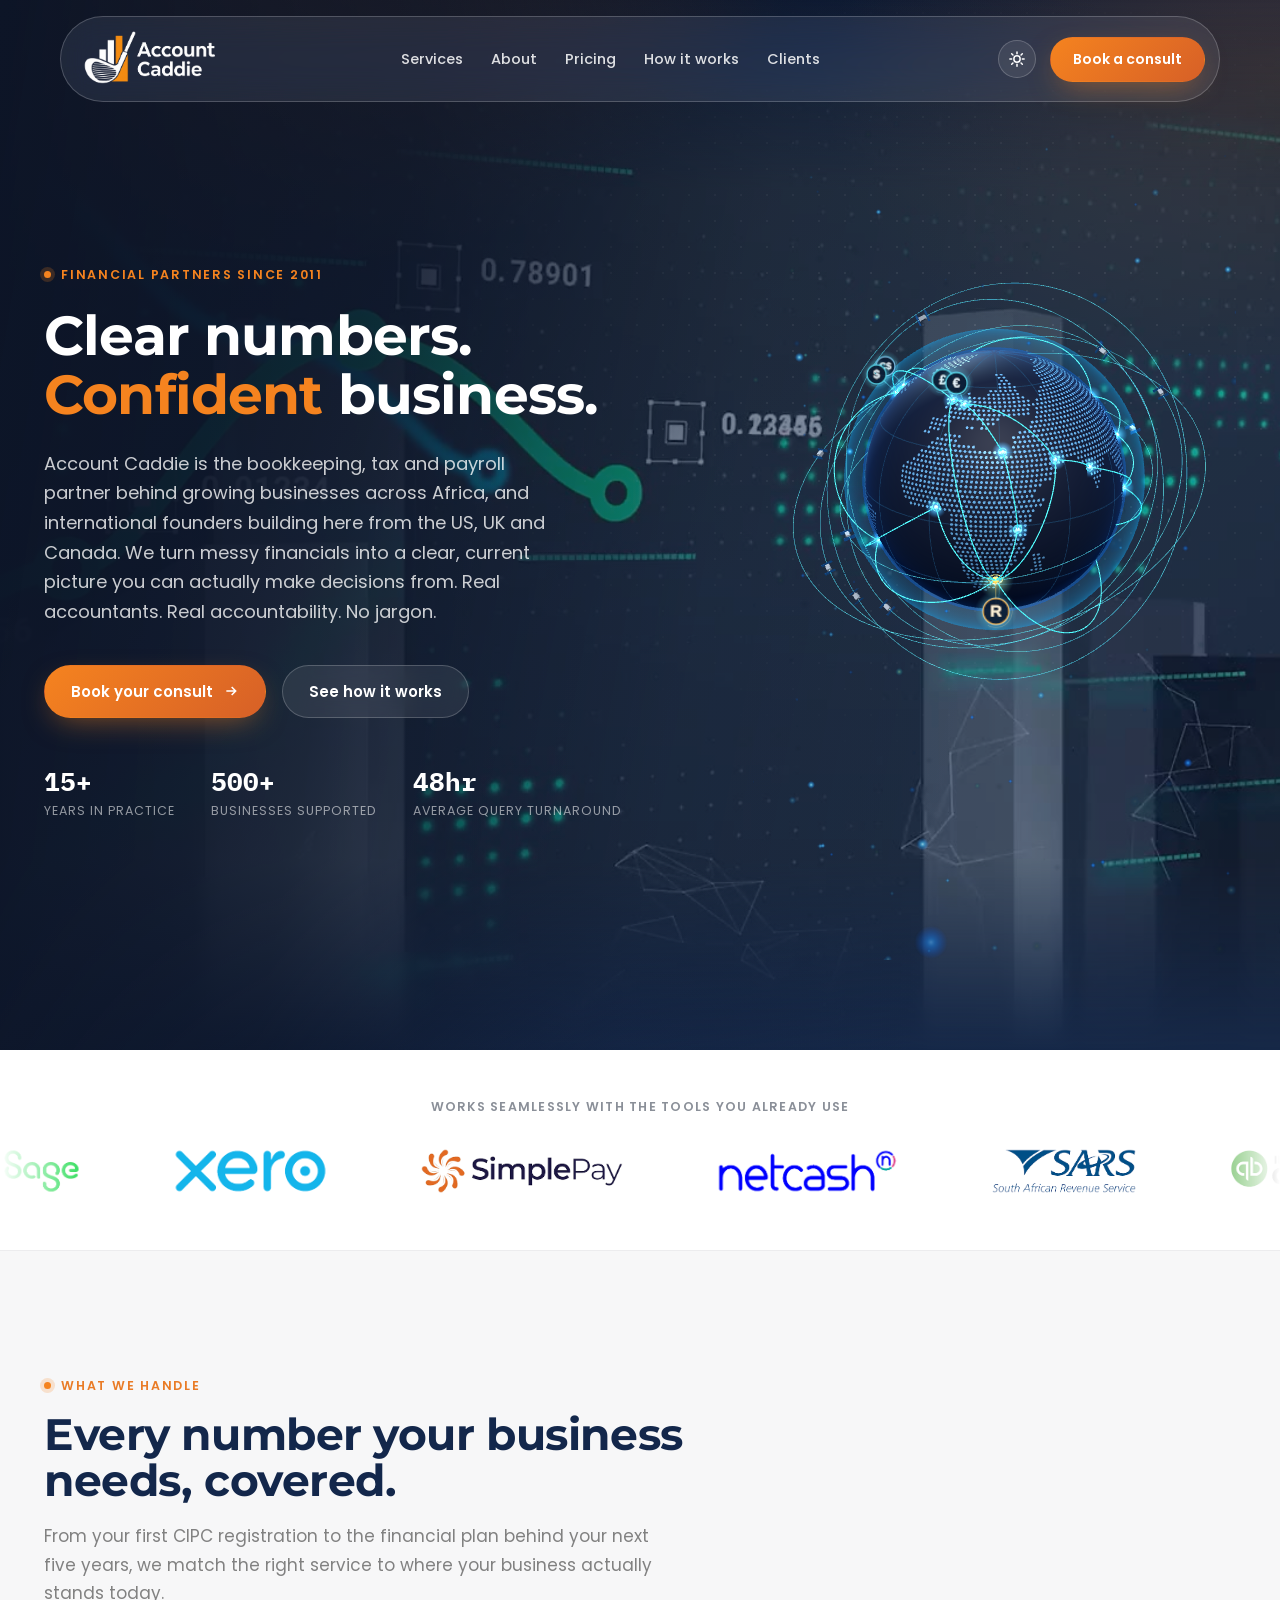
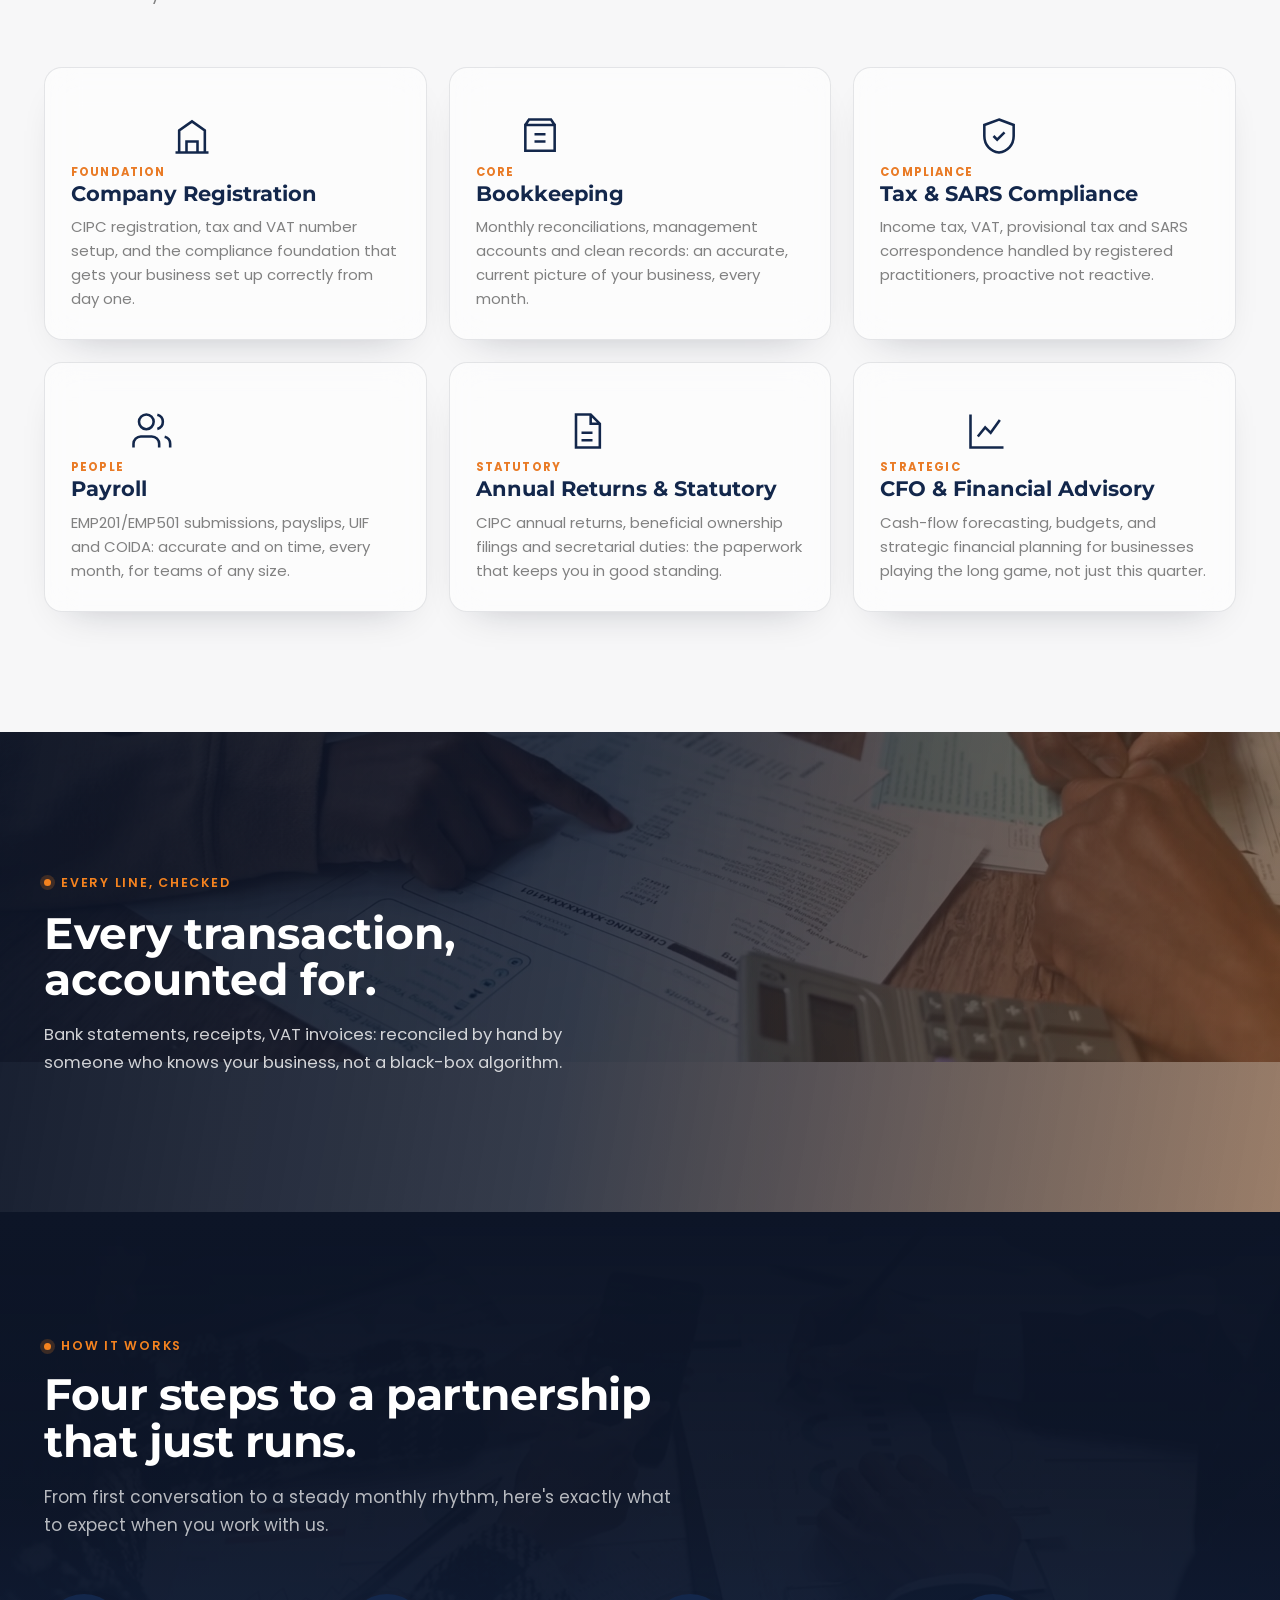
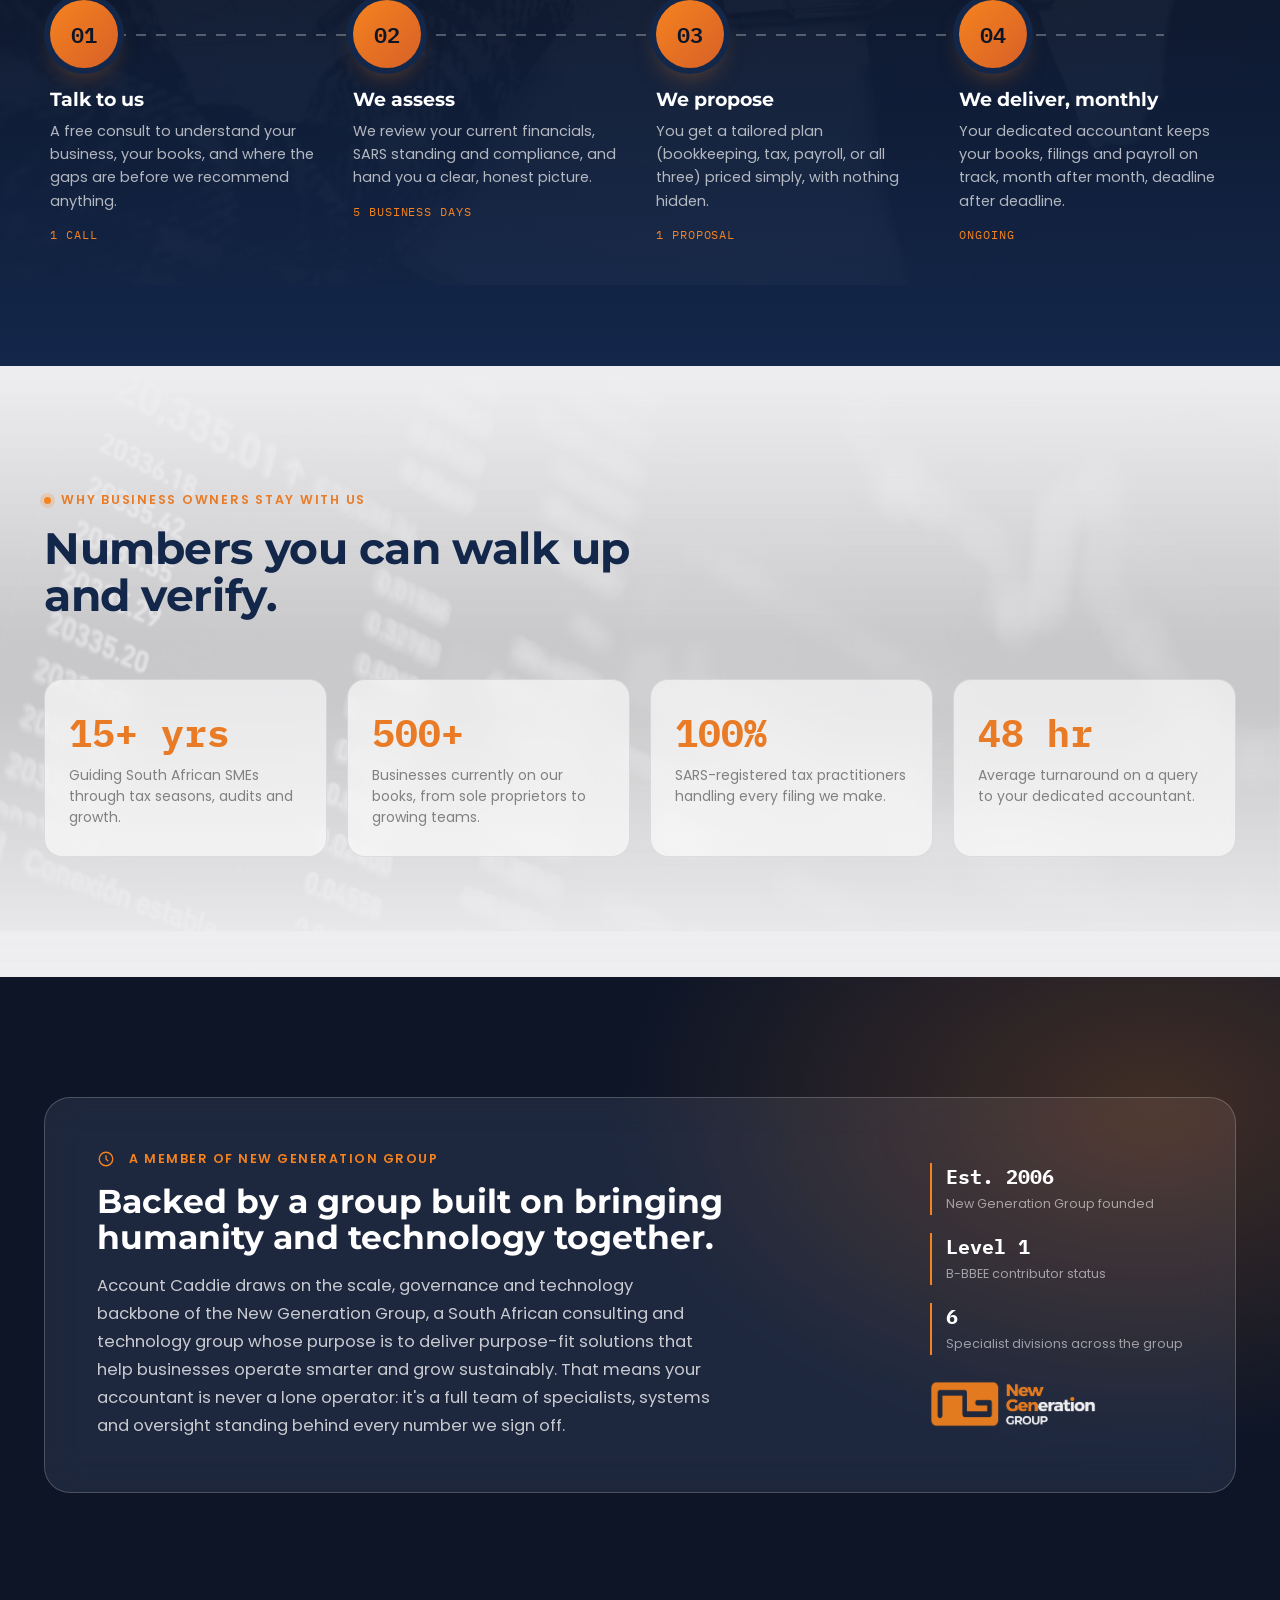
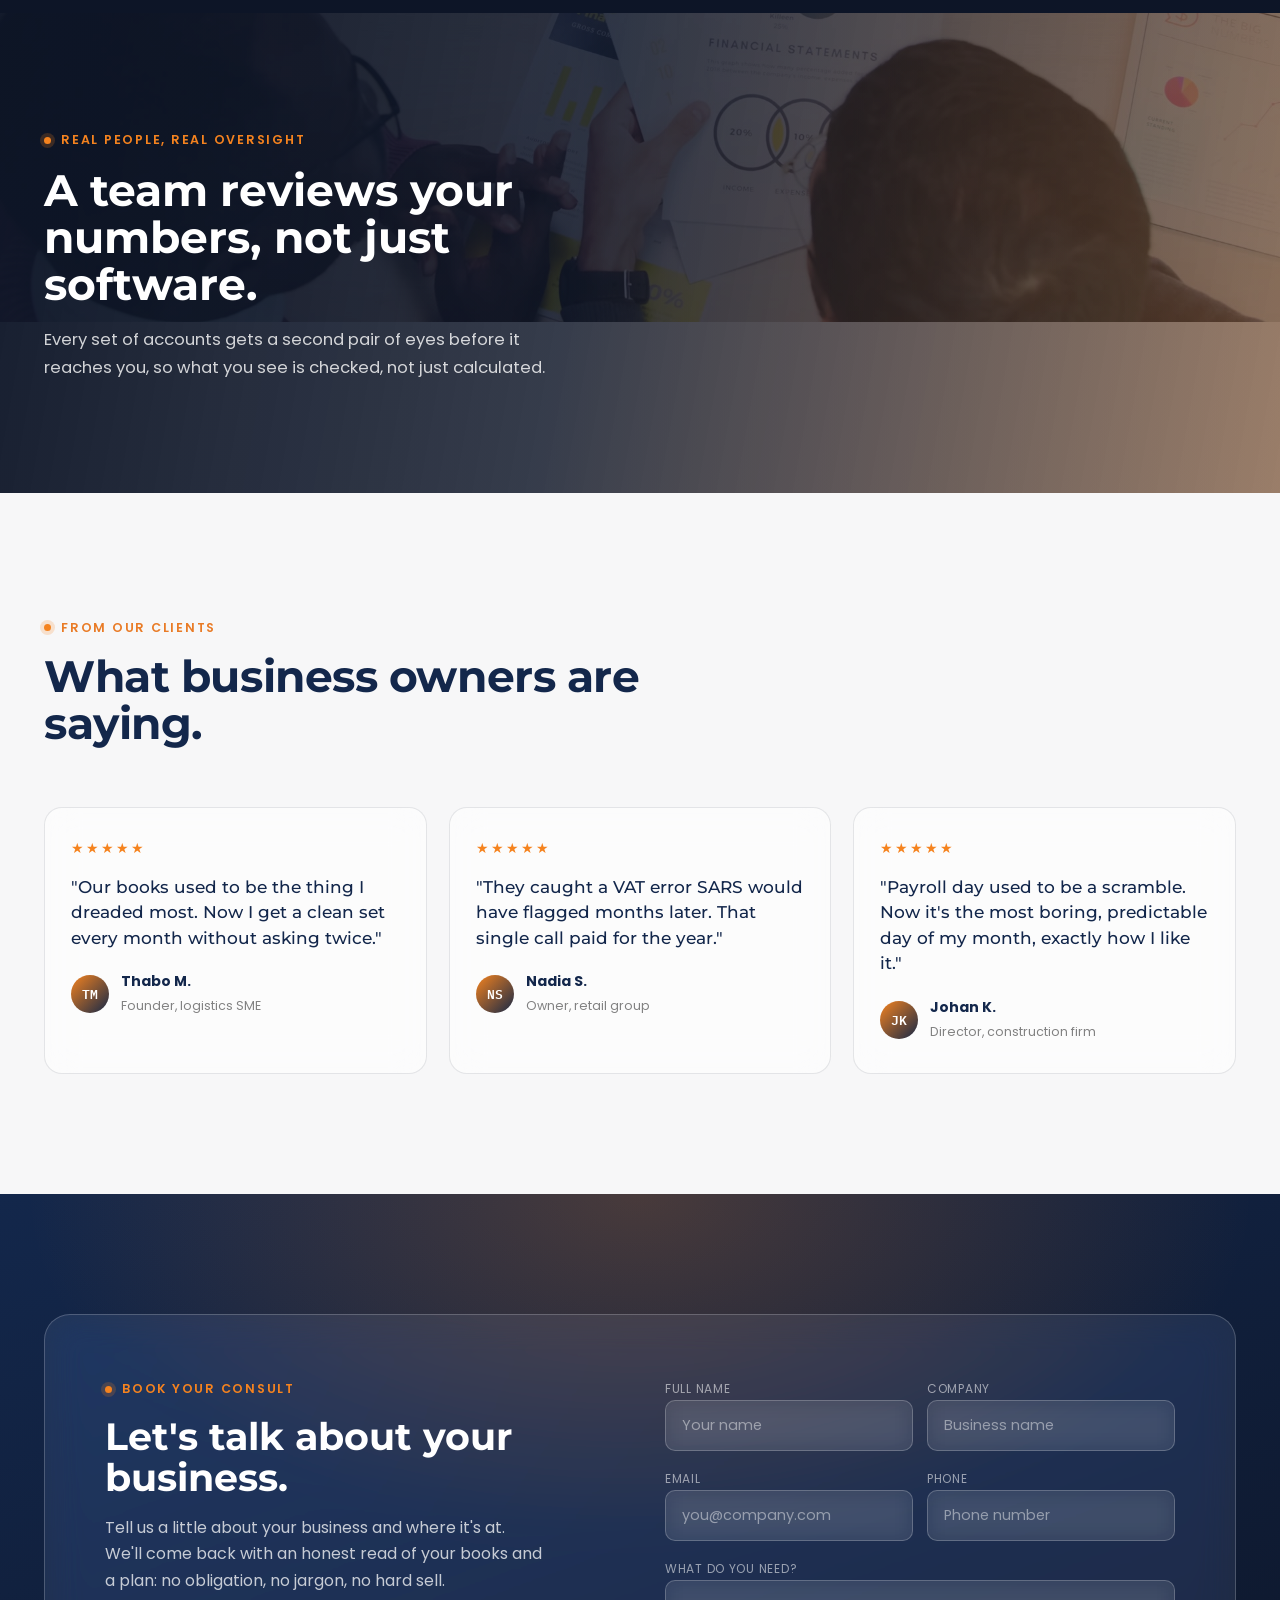
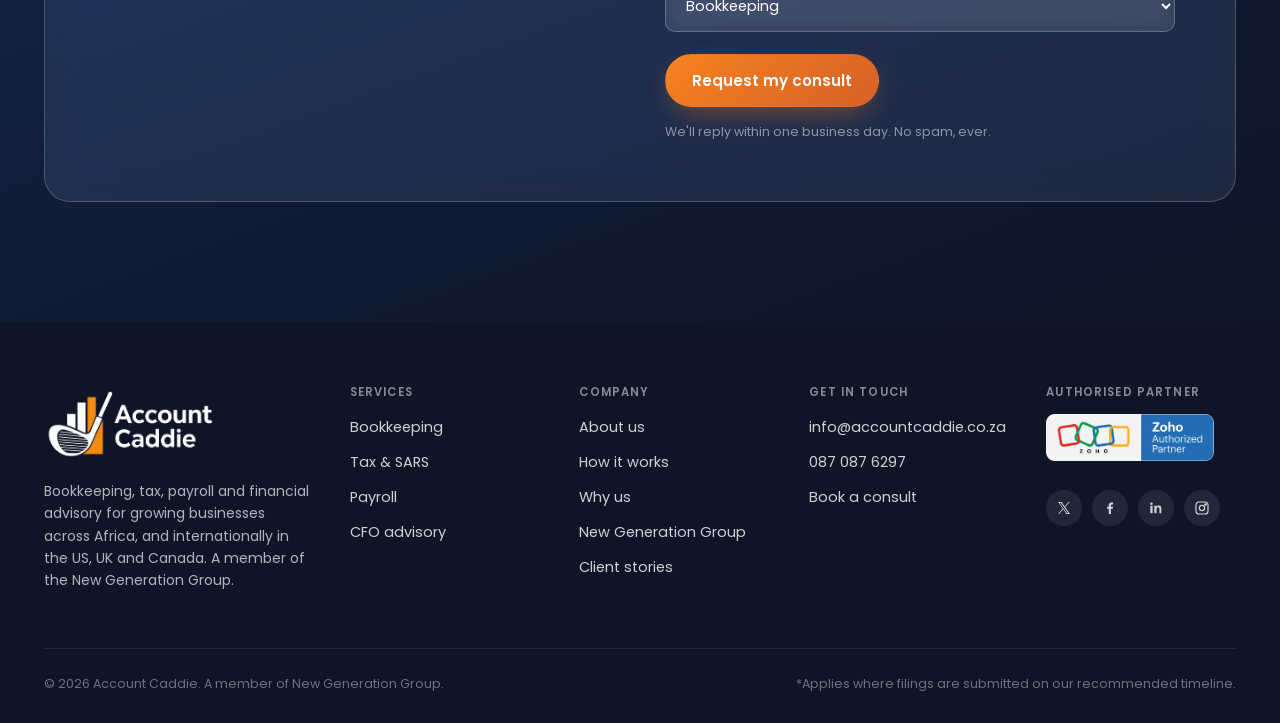
==== commit f39c9a4b: "Add Zoho SalesIQ chat widget site-wide Co-Authored-By: Claude Sonnet 5 <noreply@anthropic.com> Claud" ====
--- a/index.html
+++ b/index.html
@@ -493,5 +493,6 @@
 </div>
 
 <script src="js/main.js"></script>
+<script>window.$zoho=window.$zoho || {};$zoho.salesiq=$zoho.salesiq||{ready:function(){}}</script><script id="zsiqscript" src="https://salesiq.zohopublic.com/widget?wc=siq580dc932eb302b1787ac99d1f4283765d5a769daaa31c27d27d7def2577c8518" defer></script>
 </body>
 </html>
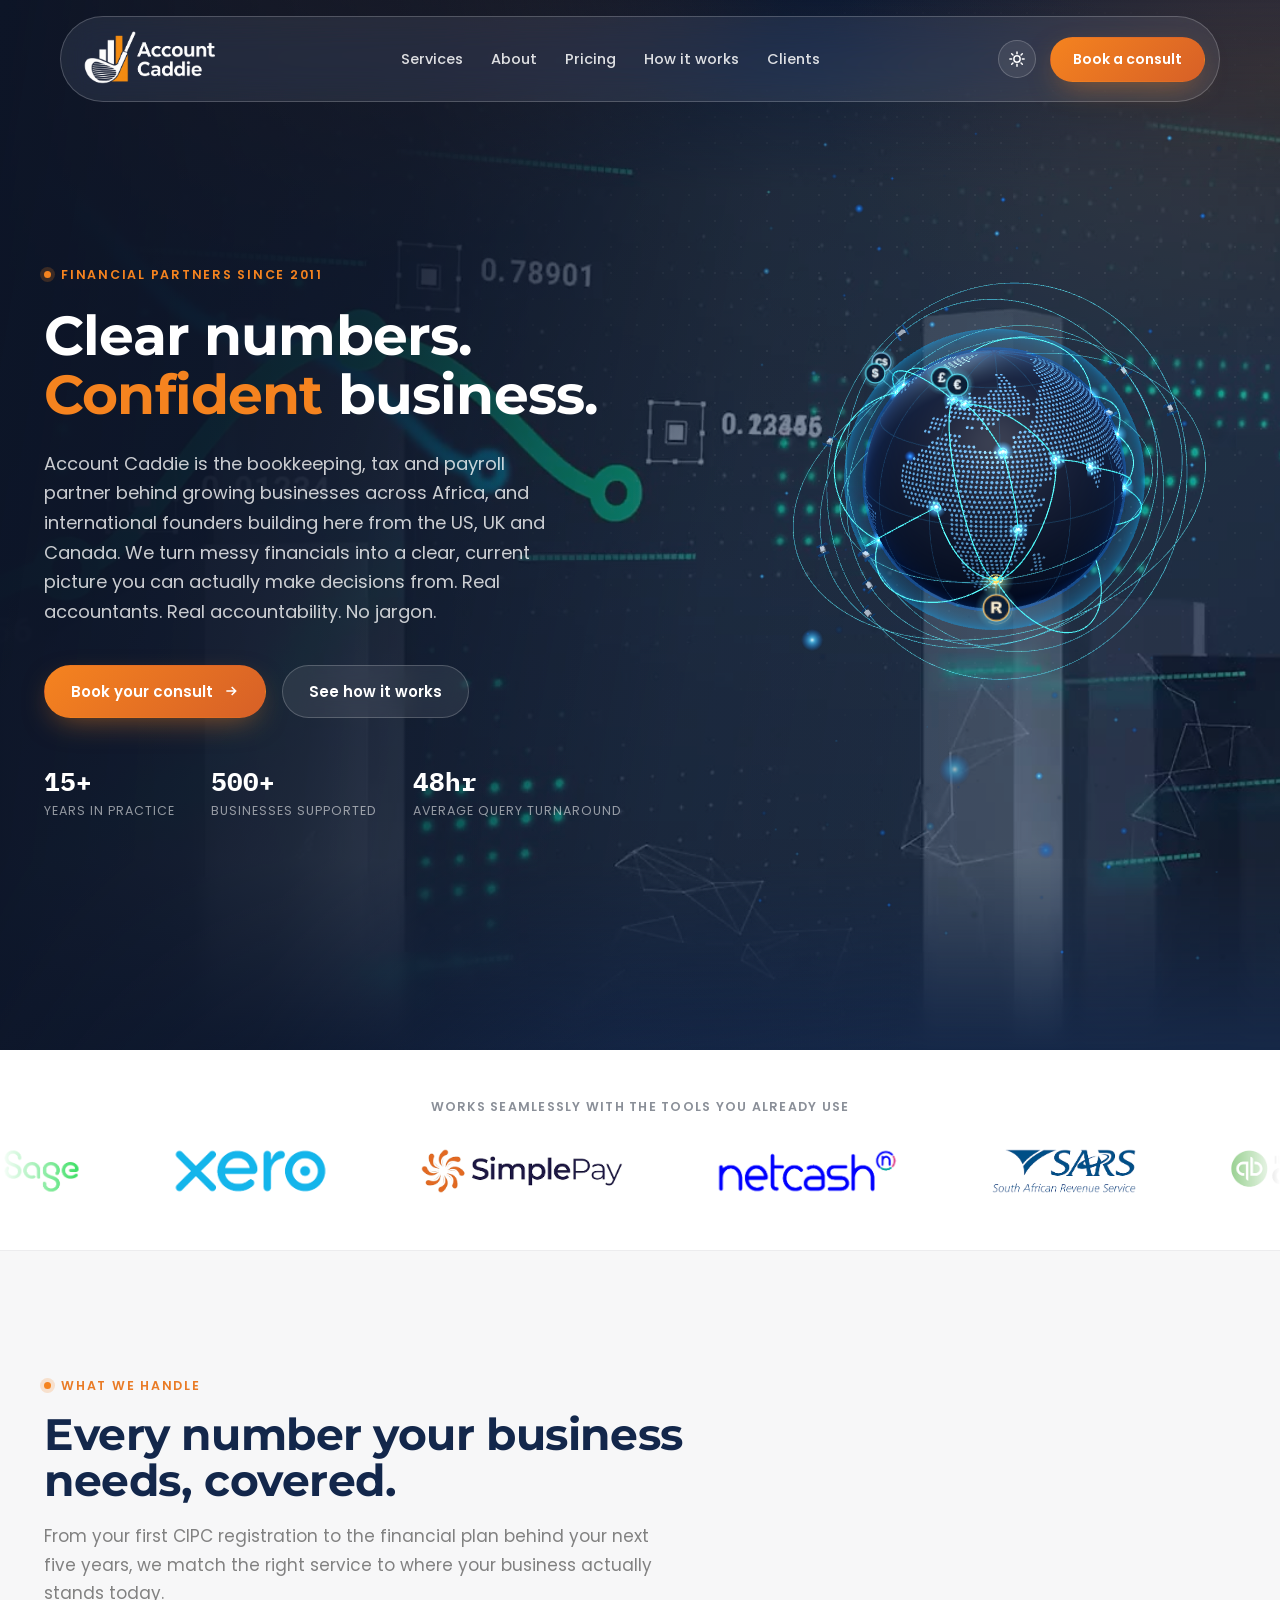
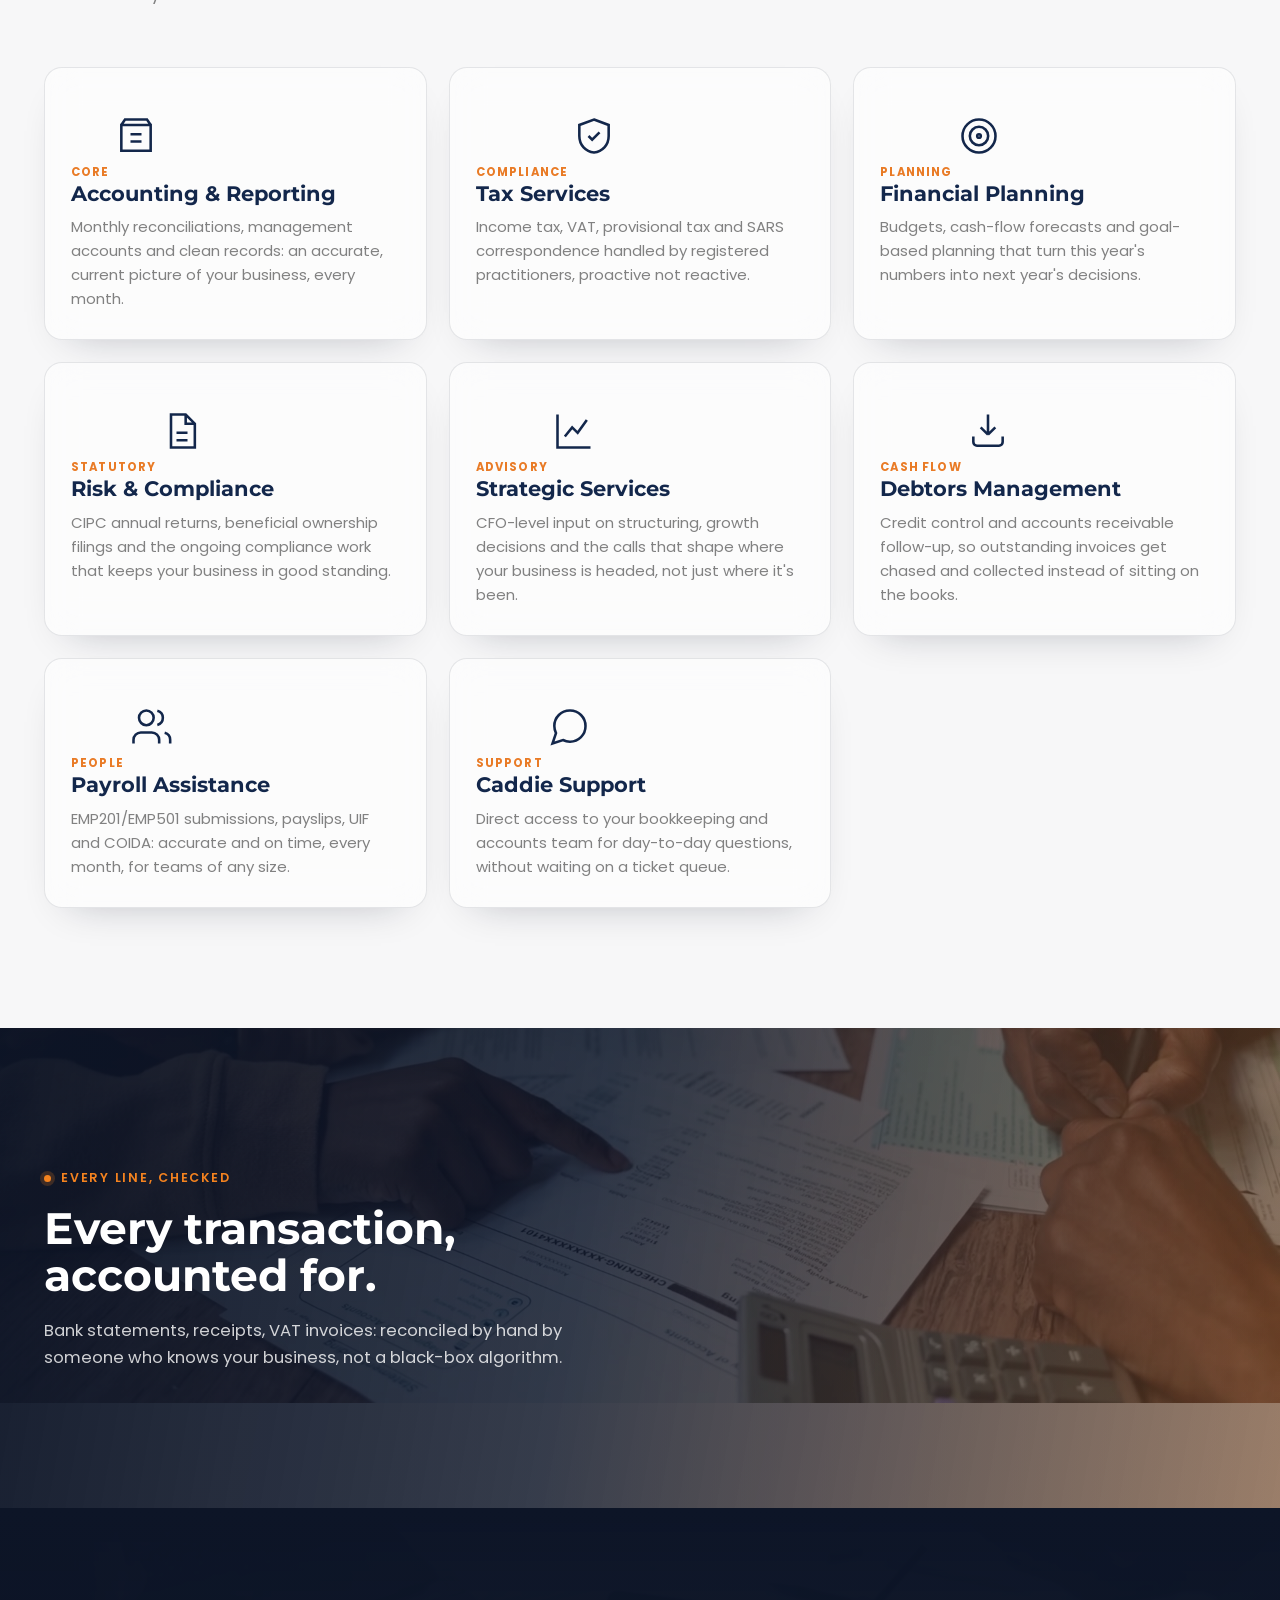
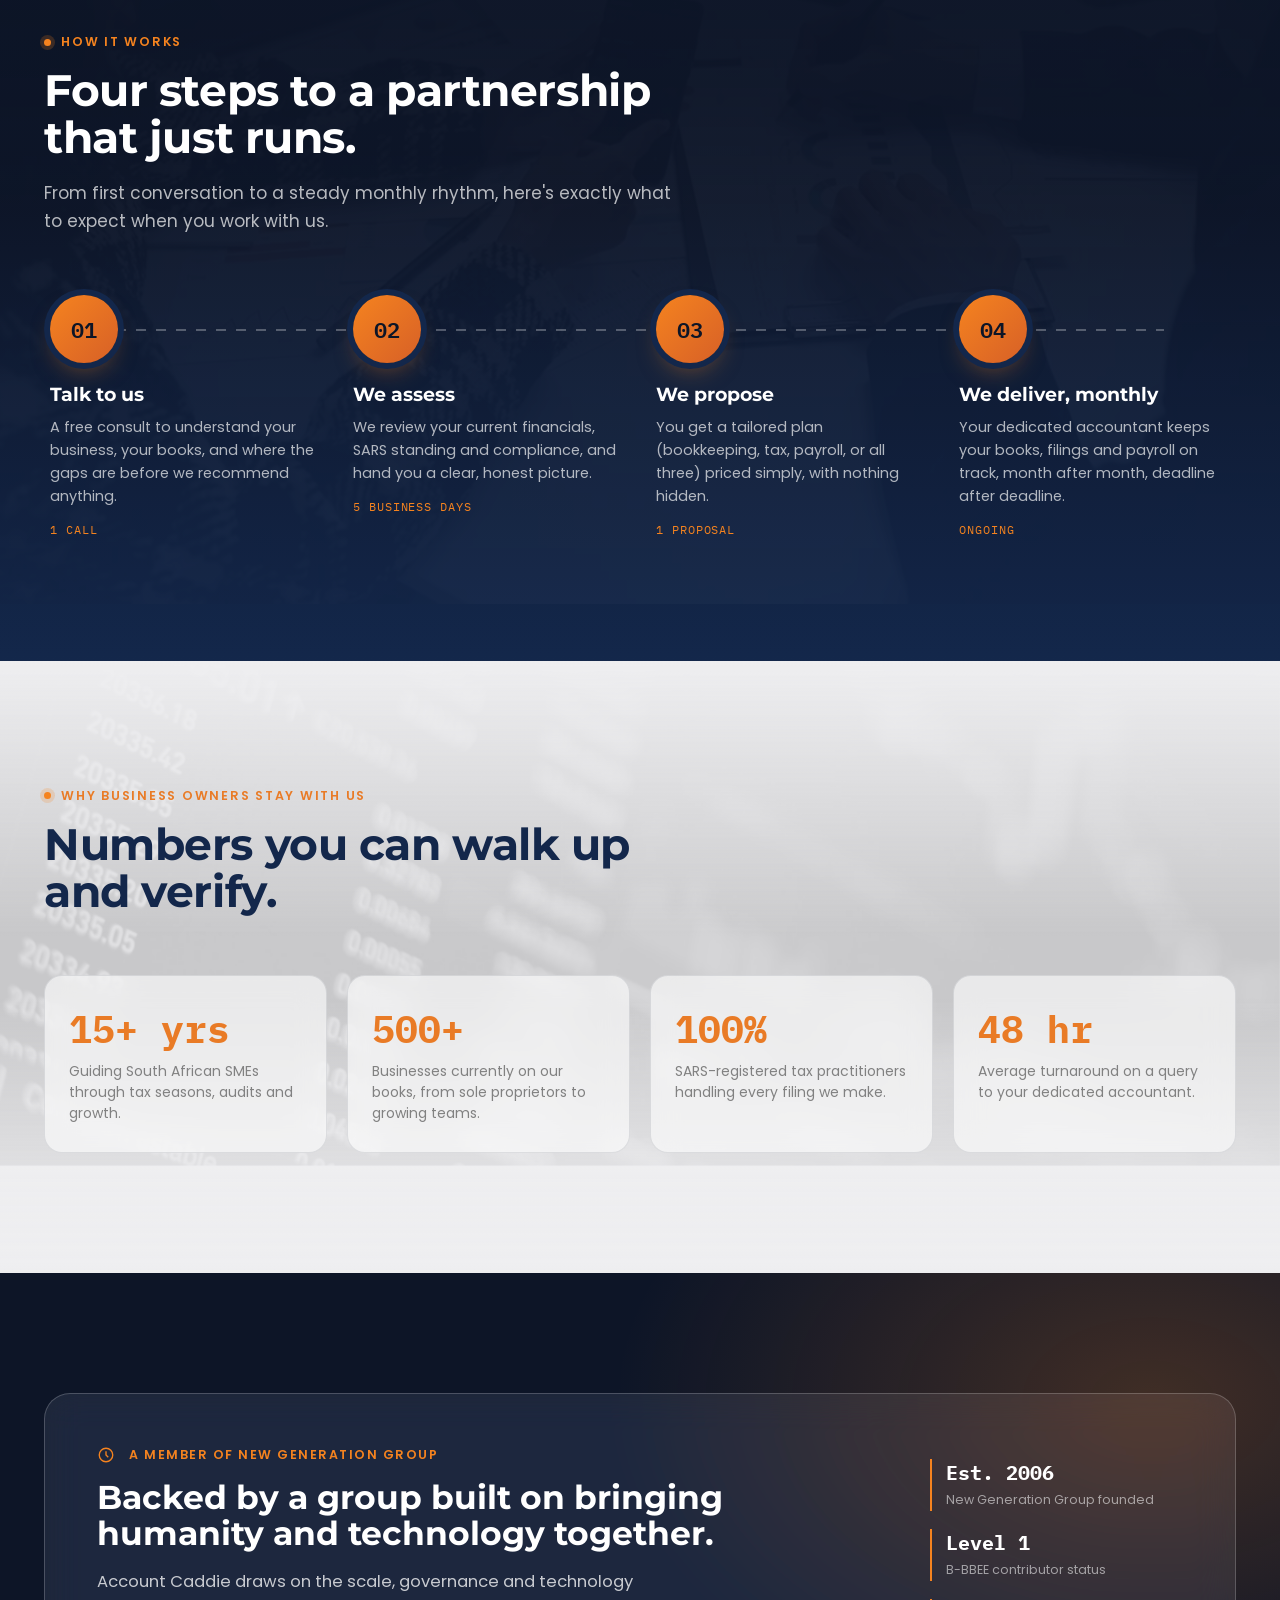
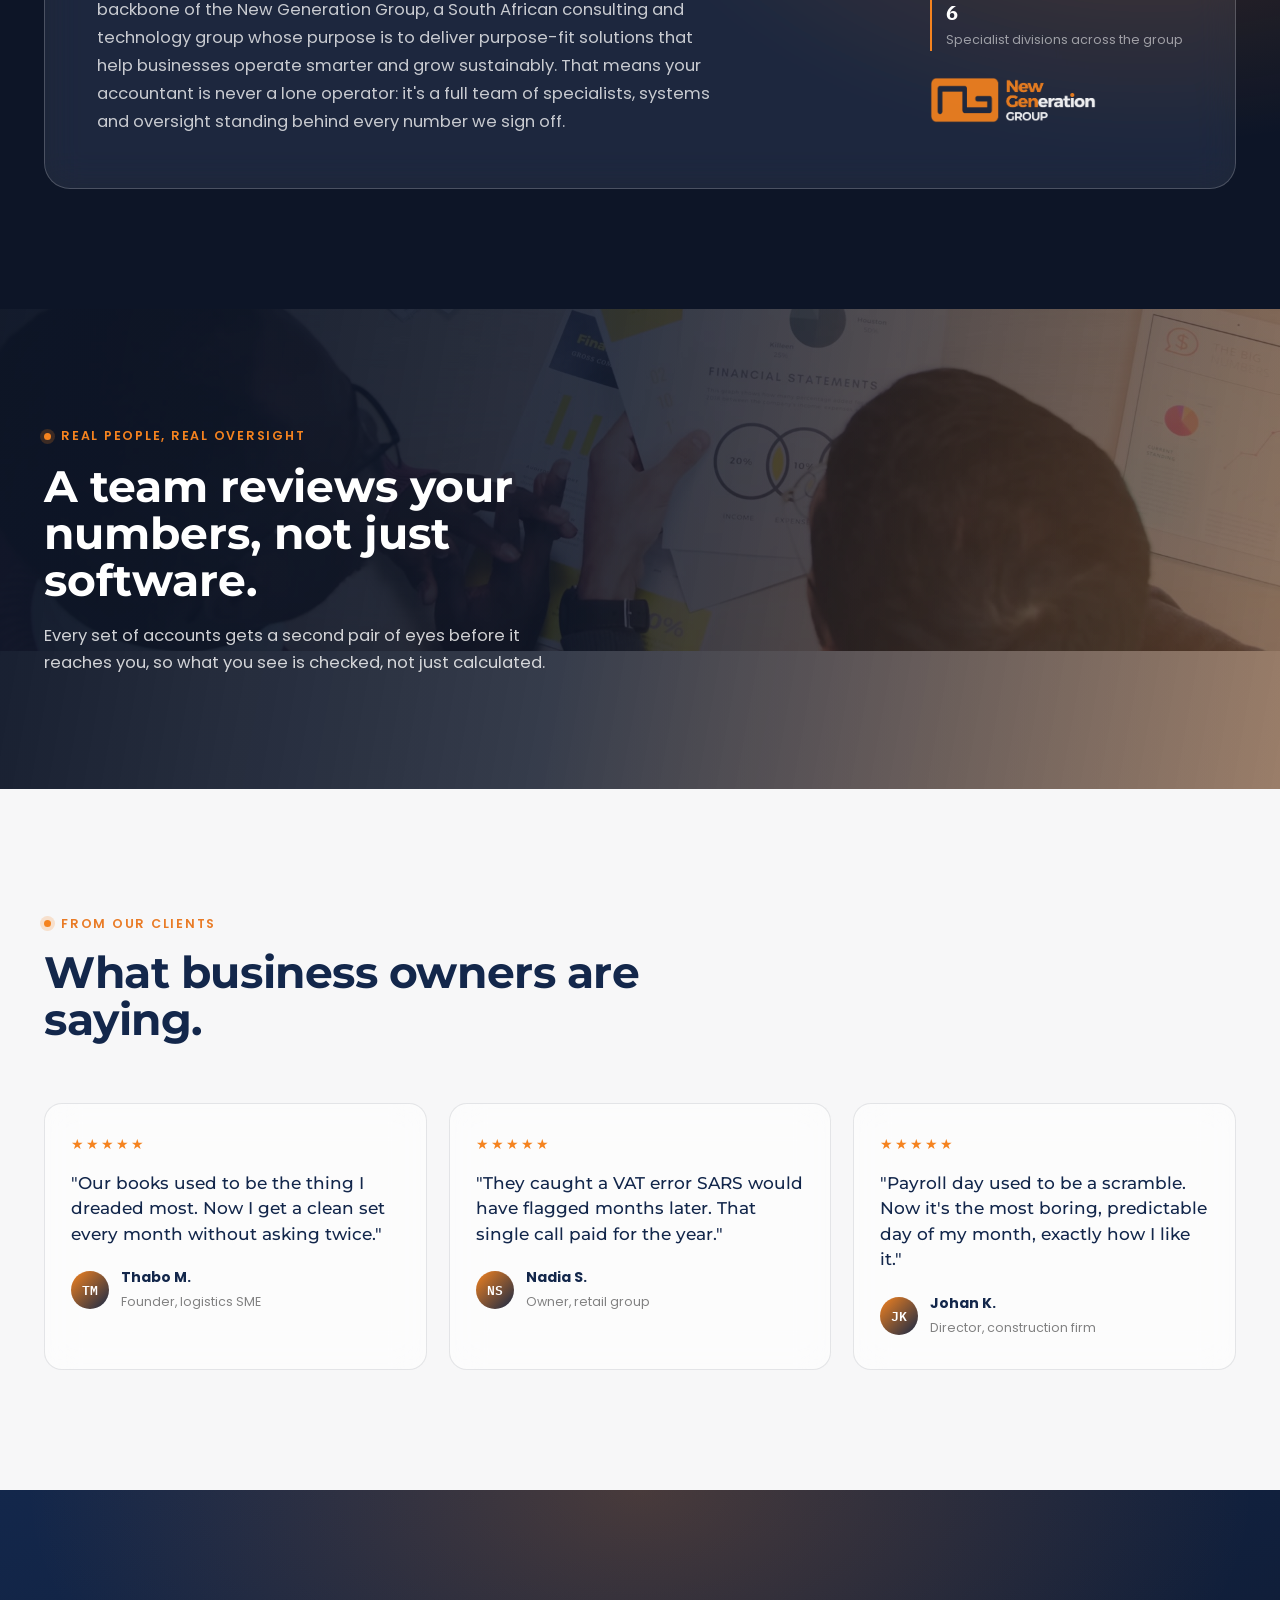
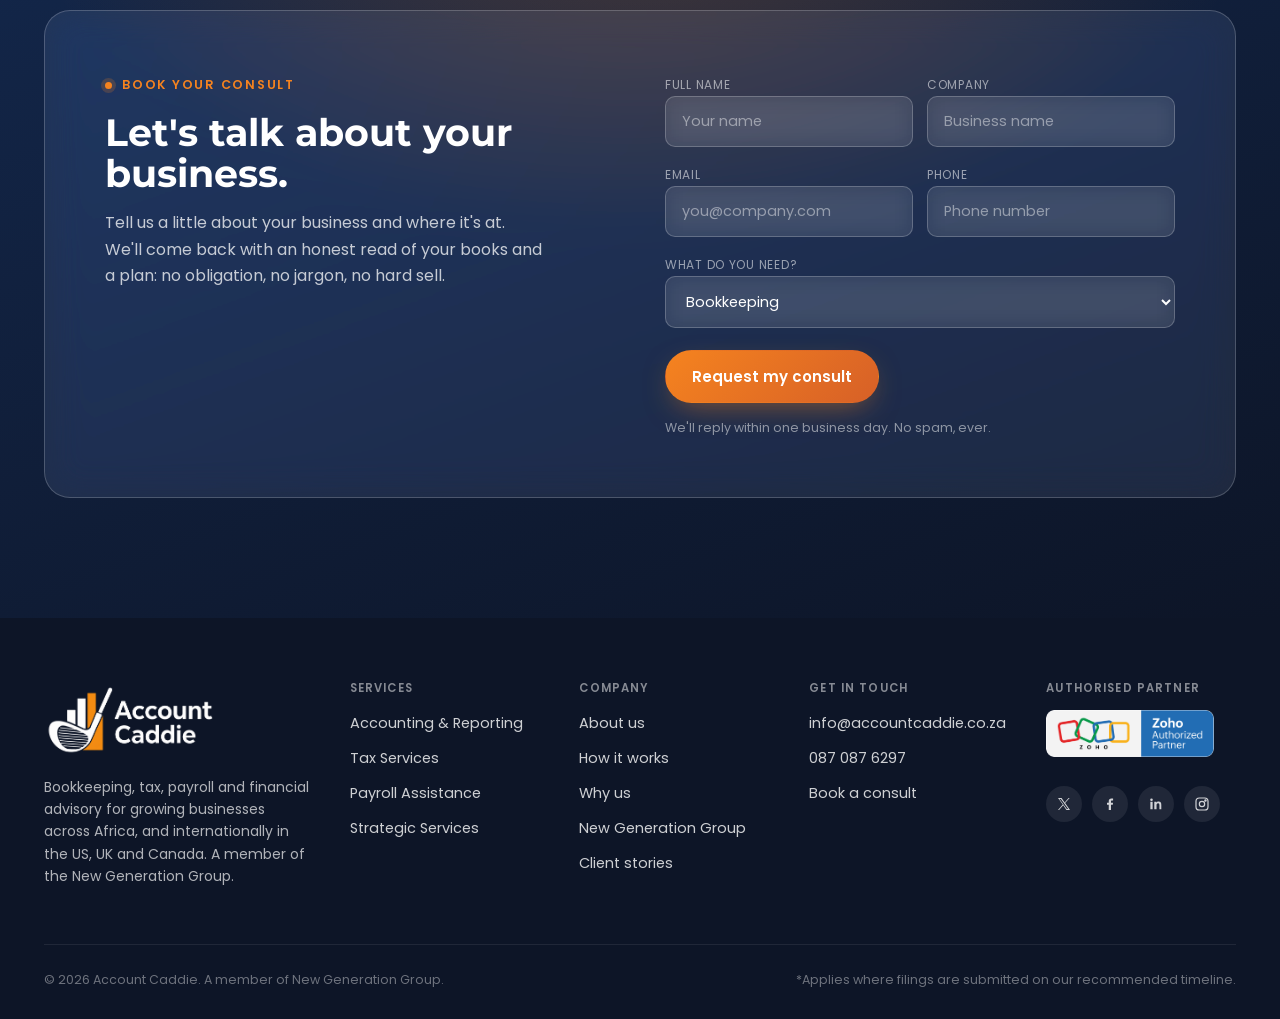
==== commit cbf7a656: "Update favicon and expand homepage services to match previous site - Replace the placeholder inline-" ====
--- a/index.html
+++ b/index.html
@@ -9,7 +9,9 @@
 <link rel="preconnect" href="https://fonts.gstatic.com" crossorigin>
 <link href="https://fonts.googleapis.com/css2?family=Montserrat:wght@500;600;700;800&family=Poppins:wght@400;500;600&family=IBM+Plex+Mono:wght@500;600&display=swap" rel="stylesheet">
 <link rel="stylesheet" href="css/style.css">
-<link rel="icon" href="data:image/svg+xml,%3Csvg xmlns='http://www.w3.org/2000/svg' viewBox='0 0 24 24'%3E%3Crect width='24' height='24' rx='6' fill='%23f5831f'/%3E%3Cpath d='M6 15l4-4 3 3 5-6' fill='none' stroke='%230d1527' stroke-width='2' stroke-linecap='round' stroke-linejoin='round'/%3E%3C/svg%3E">
+<link rel="icon" type="image/png" sizes="32x32" href="assets/images/favicon-32.png">
+<link rel="icon" type="image/png" sizes="16x16" href="assets/images/favicon-16.png">
+<link rel="apple-touch-icon" sizes="180x180" href="assets/images/favicon-180.png">
 <script>
   (function(){
     var saved = localStorage.getItem('ac-theme');
@@ -134,40 +136,52 @@
 
     <div class="service-grid">
       <div class="service-card reveal">
-        <span class="service-tag">Foundation</span>
-        <svg class="service-icon" viewBox="0 0 24 24" fill="none" stroke="currentColor" stroke-width="1.4"><path d="M3 21h18M5 21V9l7-5 7 5v12M9 21v-6h6v6"/></svg>
-        <h3>Company Registration</h3>
-        <p>CIPC registration, tax and VAT number setup, and the compliance foundation that gets your business set up correctly from day one.</p>
-      </div>
-      <div class="service-card reveal">
         <span class="service-tag">Core</span>
         <svg class="service-icon" viewBox="0 0 24 24" fill="none" stroke="currentColor" stroke-width="1.4"><path d="M4 6h16v14H4zM4 6l2-3h12l2 3M9 11h6M9 15h6"/></svg>
-        <h3>Bookkeeping</h3>
+        <h3>Accounting &amp; Reporting</h3>
         <p>Monthly reconciliations, management accounts and clean records: an accurate, current picture of your business, every month.</p>
       </div>
       <div class="service-card reveal">
         <span class="service-tag">Compliance</span>
         <svg class="service-icon" viewBox="0 0 24 24" fill="none" stroke="currentColor" stroke-width="1.4"><path d="M12 3l8 3v6c0 5-3.5 8.5-8 9-4.5-.5-8-4-8-9V6l8-3Z"/><path d="M9 12l2 2 4-4"/></svg>
-        <h3>Tax &amp; SARS Compliance</h3>
+        <h3>Tax Services</h3>
         <p>Income tax, VAT, provisional tax and SARS correspondence handled by registered practitioners, proactive not reactive.</p>
+      </div>
+      <div class="service-card reveal">
+        <span class="service-tag">Planning</span>
+        <svg class="service-icon" viewBox="0 0 24 24" fill="none" stroke="currentColor" stroke-width="1.4"><circle cx="12" cy="12" r="9"/><circle cx="12" cy="12" r="5"/><circle cx="12" cy="12" r="1"/></svg>
+        <h3>Financial Planning</h3>
+        <p>Budgets, cash-flow forecasts and goal-based planning that turn this year's numbers into next year's decisions.</p>
+      </div>
+      <div class="service-card reveal">
+        <span class="service-tag">Statutory</span>
+        <svg class="service-icon" viewBox="0 0 24 24" fill="none" stroke="currentColor" stroke-width="1.4"><path d="M14 3v5h5M6 3h8l5 5v13H6z"/><path d="M9 13h6M9 17h6"/></svg>
+        <h3>Risk &amp; Compliance</h3>
+        <p>CIPC annual returns, beneficial ownership filings and the ongoing compliance work that keeps your business in good standing.</p>
+      </div>
+      <div class="service-card reveal">
+        <span class="service-tag">Advisory</span>
+        <svg class="service-icon" viewBox="0 0 24 24" fill="none" stroke="currentColor" stroke-width="1.4"><path d="M3 3v18h18M7 15l4-5 3 3 5-7"/></svg>
+        <h3>Strategic Services</h3>
+        <p>CFO-level input on structuring, growth decisions and the calls that shape where your business is headed, not just where it's been.</p>
+      </div>
+      <div class="service-card reveal">
+        <span class="service-tag">Cash flow</span>
+        <svg class="service-icon" viewBox="0 0 24 24" fill="none" stroke="currentColor" stroke-width="1.4"><path d="M12 3v11m0 0 4-4m-4 4-4-4"/><path d="M4 15v3a2 2 0 0 0 2 2h12a2 2 0 0 0 2-2v-3"/></svg>
+        <h3>Debtors Management</h3>
+        <p>Credit control and accounts receivable follow-up, so outstanding invoices get chased and collected instead of sitting on the books.</p>
       </div>
       <div class="service-card reveal">
         <span class="service-tag">People</span>
         <svg class="service-icon" viewBox="0 0 24 24" fill="none" stroke="currentColor" stroke-width="1.4"><path d="M17 21v-2a4 4 0 0 0-4-4H7a4 4 0 0 0-4 4v2M10 11a4 4 0 1 0 0-8 4 4 0 0 0 0 8ZM23 21v-2a4 4 0 0 0-3-3.87M16 3.13a4 4 0 0 1 0 7.75"/></svg>
-        <h3>Payroll</h3>
+        <h3>Payroll Assistance</h3>
         <p>EMP201/EMP501 submissions, payslips, UIF and COIDA: accurate and on time, every month, for teams of any size.</p>
       </div>
       <div class="service-card reveal">
-        <span class="service-tag">Statutory</span>
-        <svg class="service-icon" viewBox="0 0 24 24" fill="none" stroke="currentColor" stroke-width="1.4"><path d="M14 3v5h5M6 3h8l5 5v13H6z"/><path d="M9 13h6M9 17h6"/></svg>
-        <h3>Annual Returns &amp; Statutory</h3>
-        <p>CIPC annual returns, beneficial ownership filings and secretarial duties: the paperwork that keeps you in good standing.</p>
-      </div>
-      <div class="service-card reveal">
-        <span class="service-tag">Strategic</span>
-        <svg class="service-icon" viewBox="0 0 24 24" fill="none" stroke="currentColor" stroke-width="1.4"><path d="M3 3v18h18M7 15l4-5 3 3 5-7"/></svg>
-        <h3>CFO &amp; Financial Advisory</h3>
-        <p>Cash-flow forecasting, budgets, and strategic financial planning for businesses playing the long game, not just this quarter.</p>
+        <span class="service-tag">Support</span>
+        <svg class="service-icon" viewBox="0 0 24 24" fill="none" stroke="currentColor" stroke-width="1.4"><path d="M21 11.5a8.4 8.4 0 0 1-8.5 8.5 8.4 8.4 0 0 1-3.8-.9L3 21l1.9-5.7a8.4 8.4 0 0 1-.9-3.8A8.4 8.4 0 0 1 12.5 3a8.4 8.4 0 0 1 8.5 8.5Z"/></svg>
+        <h3>Caddie Support</h3>
+        <p>Direct access to your bookkeeping and accounts team for day-to-day questions, without waiting on a ticket queue.</p>
       </div>
     </div>
   </div>
@@ -392,10 +406,10 @@
       <div>
         <h4>Services</h4>
         <ul>
-          <li><a href="#services">Bookkeeping</a></li>
-          <li><a href="#services">Tax &amp; SARS</a></li>
-          <li><a href="#services">Payroll</a></li>
-          <li><a href="#services">CFO advisory</a></li>
+          <li><a href="#services">Accounting &amp; Reporting</a></li>
+          <li><a href="#services">Tax Services</a></li>
+          <li><a href="#services">Payroll Assistance</a></li>
+          <li><a href="#services">Strategic Services</a></li>
         </ul>
       </div>
       <div>
--- a/css/style.css
+++ b/css/style.css
@@ -1099,6 +1099,46 @@
   border-color:transparent;
 }
 
+.terms{ background:var(--surface-dim); }
+.terms-note{
+  margin-top:-8px; margin-bottom:32px;
+  font-size:14px; line-height:1.6; color:var(--text-muted);
+  max-width:70ch;
+}
+.terms-table-wrap{
+  overflow-x:auto;
+  border-radius:var(--radius-md);
+  border:1px solid var(--card-border-strong);
+  -webkit-overflow-scrolling:touch;
+}
+table.terms-table{
+  width:100%;
+  border-collapse:collapse;
+  min-width:640px;
+  background:var(--card-bg);
+}
+.terms-table caption{ display:none; }
+.terms-table th, .terms-table td{
+  padding:16px 22px;
+  text-align:left;
+  font-size:14px;
+  border-bottom:1px solid var(--card-border-strong);
+}
+.terms-table thead th{
+  font-family:var(--font-body); font-size:11.5px; letter-spacing:.08em; text-transform:uppercase;
+  font-weight:700; color:var(--text-muted);
+  background:transparent;
+}
+.terms-table tbody th{
+  font-weight:600; color:var(--text-strong);
+  white-space:nowrap;
+}
+.terms-table td{ color:var(--text-ink); }
+.terms-table tbody tr:last-child th, .terms-table tbody tr:last-child td{ border-bottom:none; }
+.terms-footnote{
+  margin-top:18px; font-size:13px; line-height:1.6; color:var(--text-muted);
+}
+
 .addons{ background:var(--surface-dim); }
 .addon-table{
   border-radius:var(--radius-md);
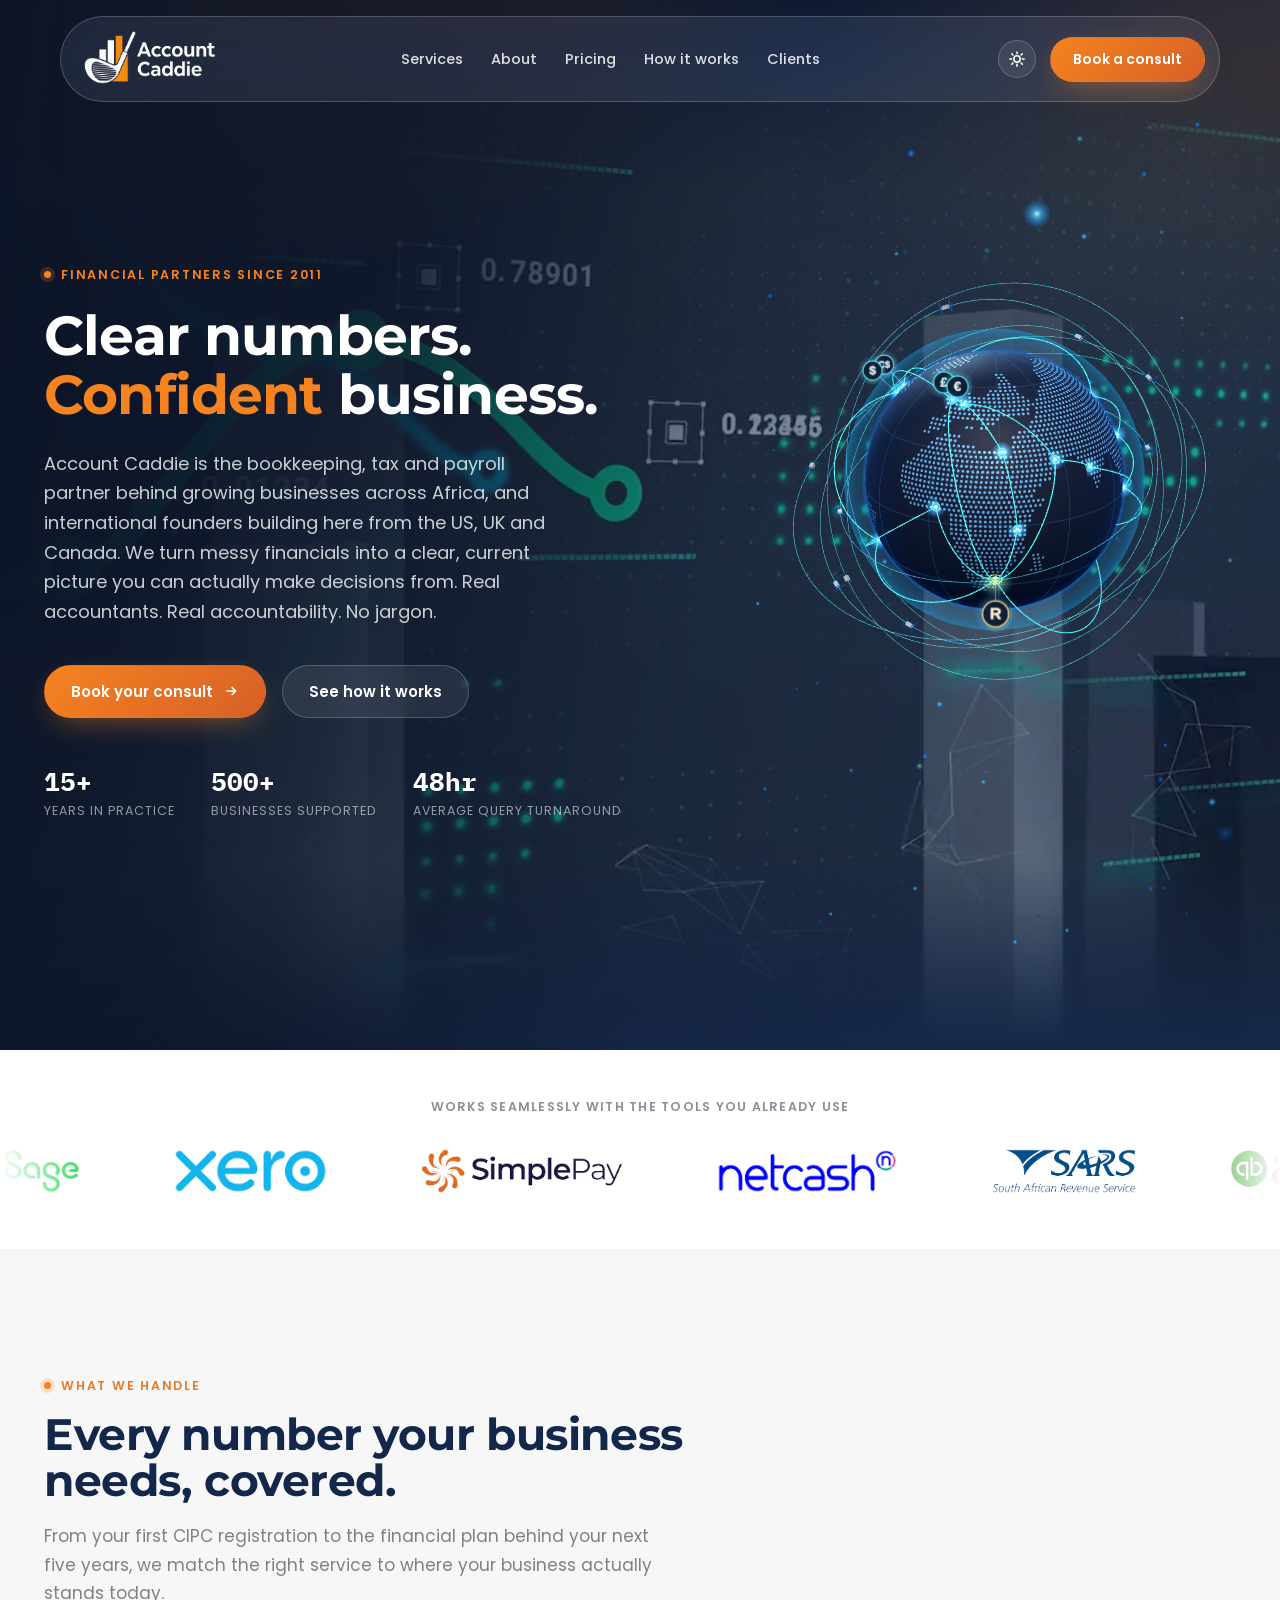
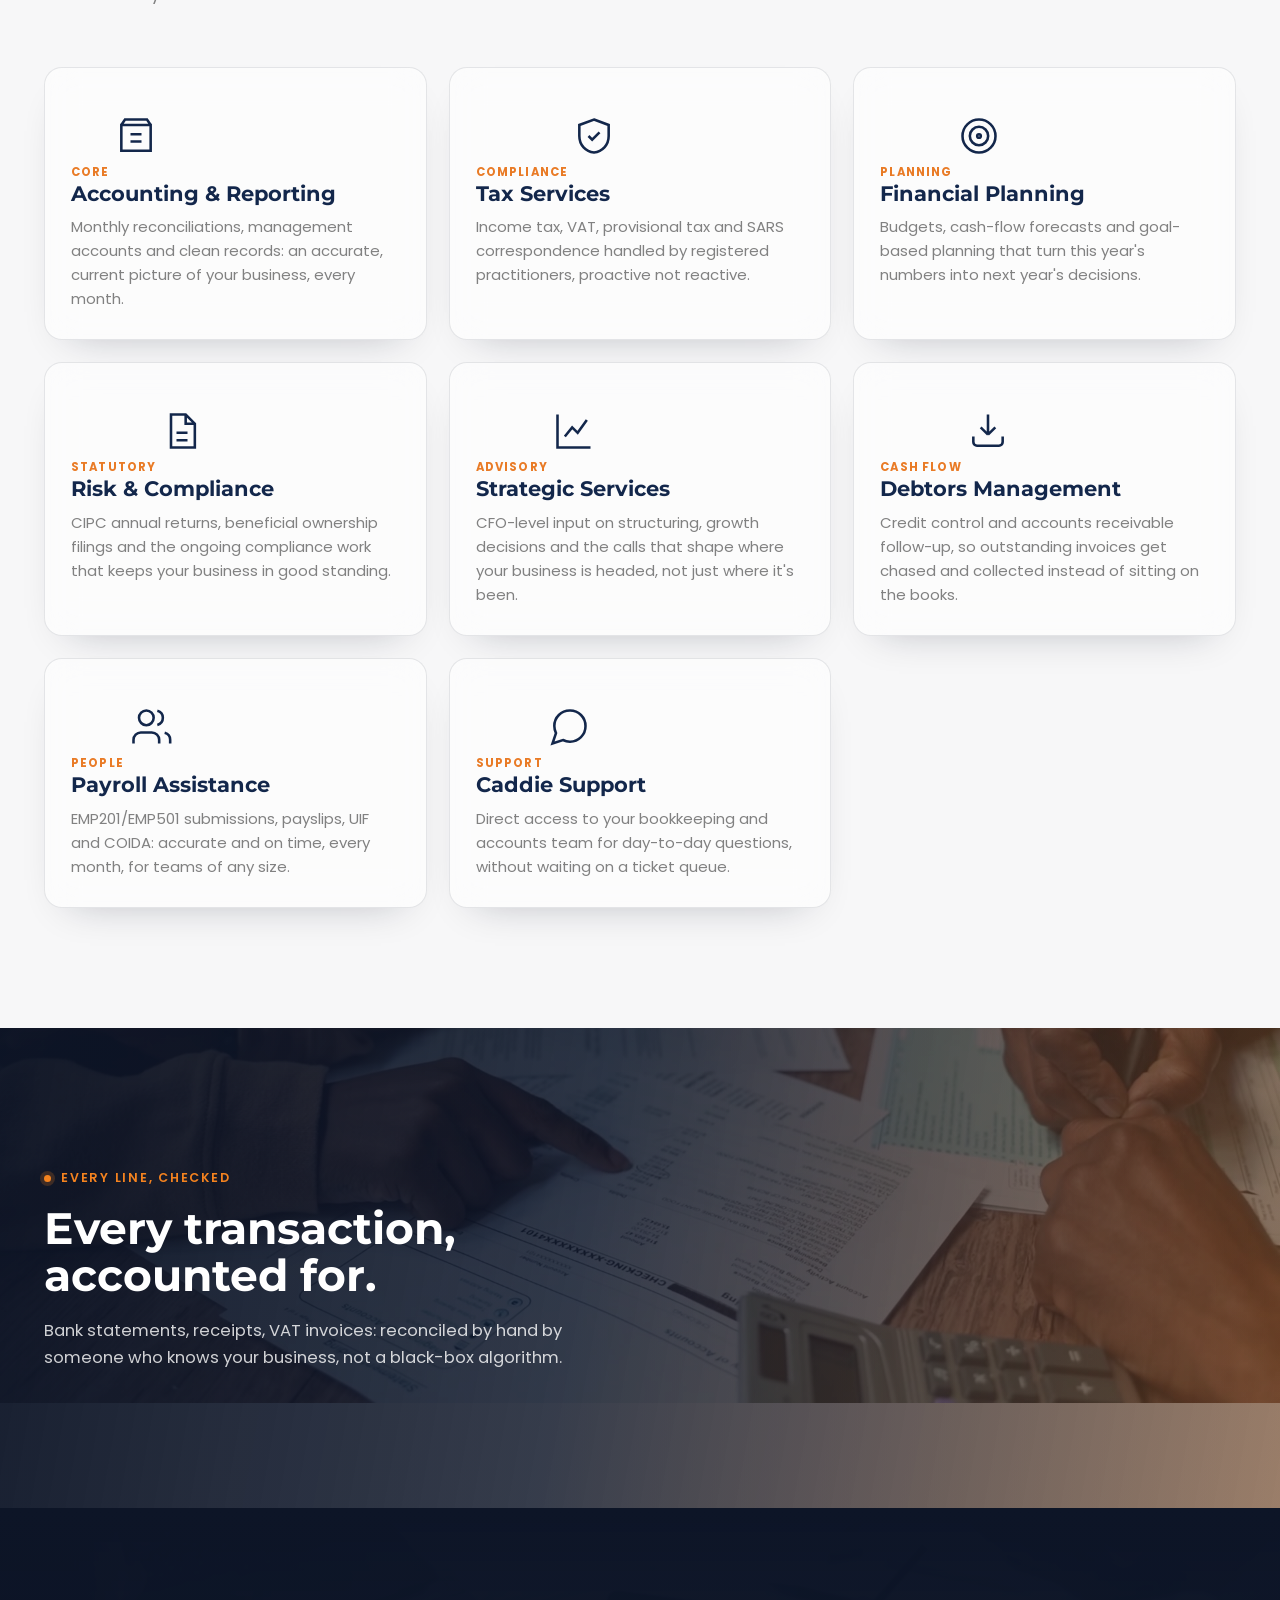
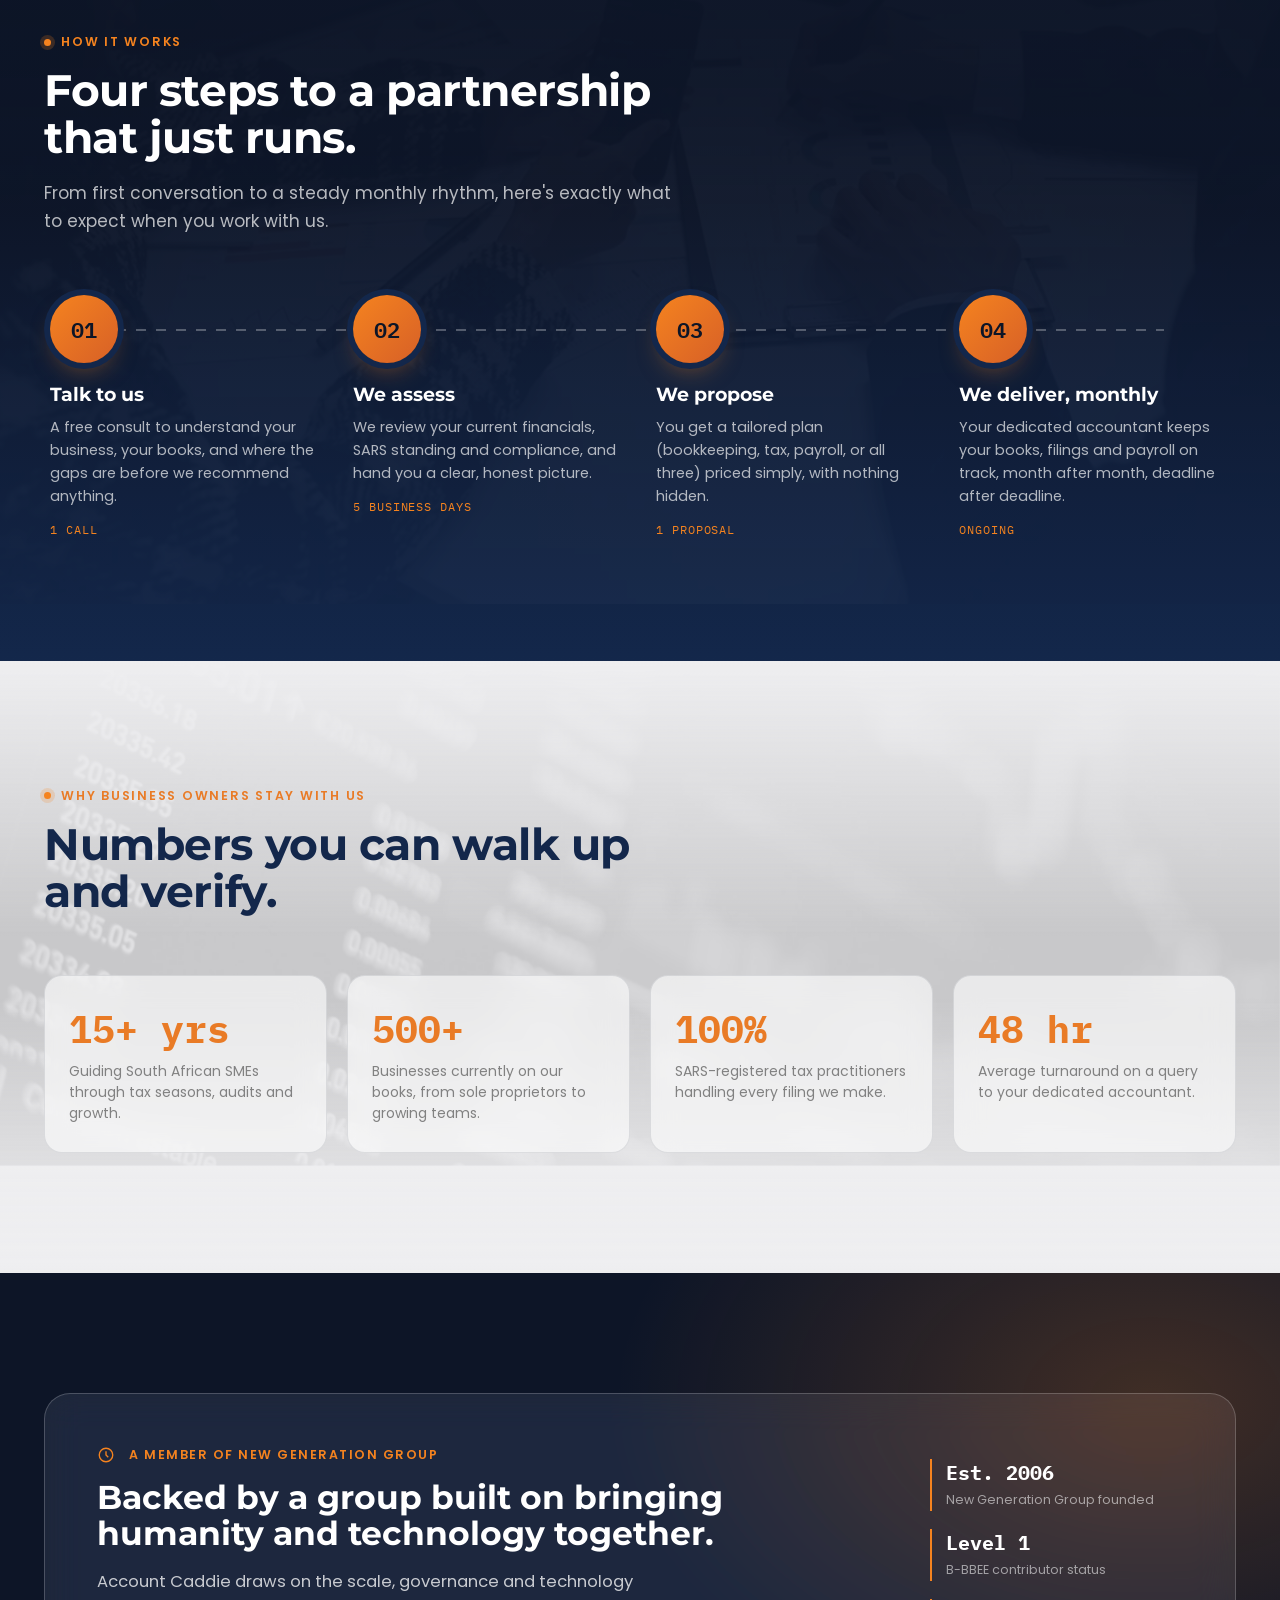
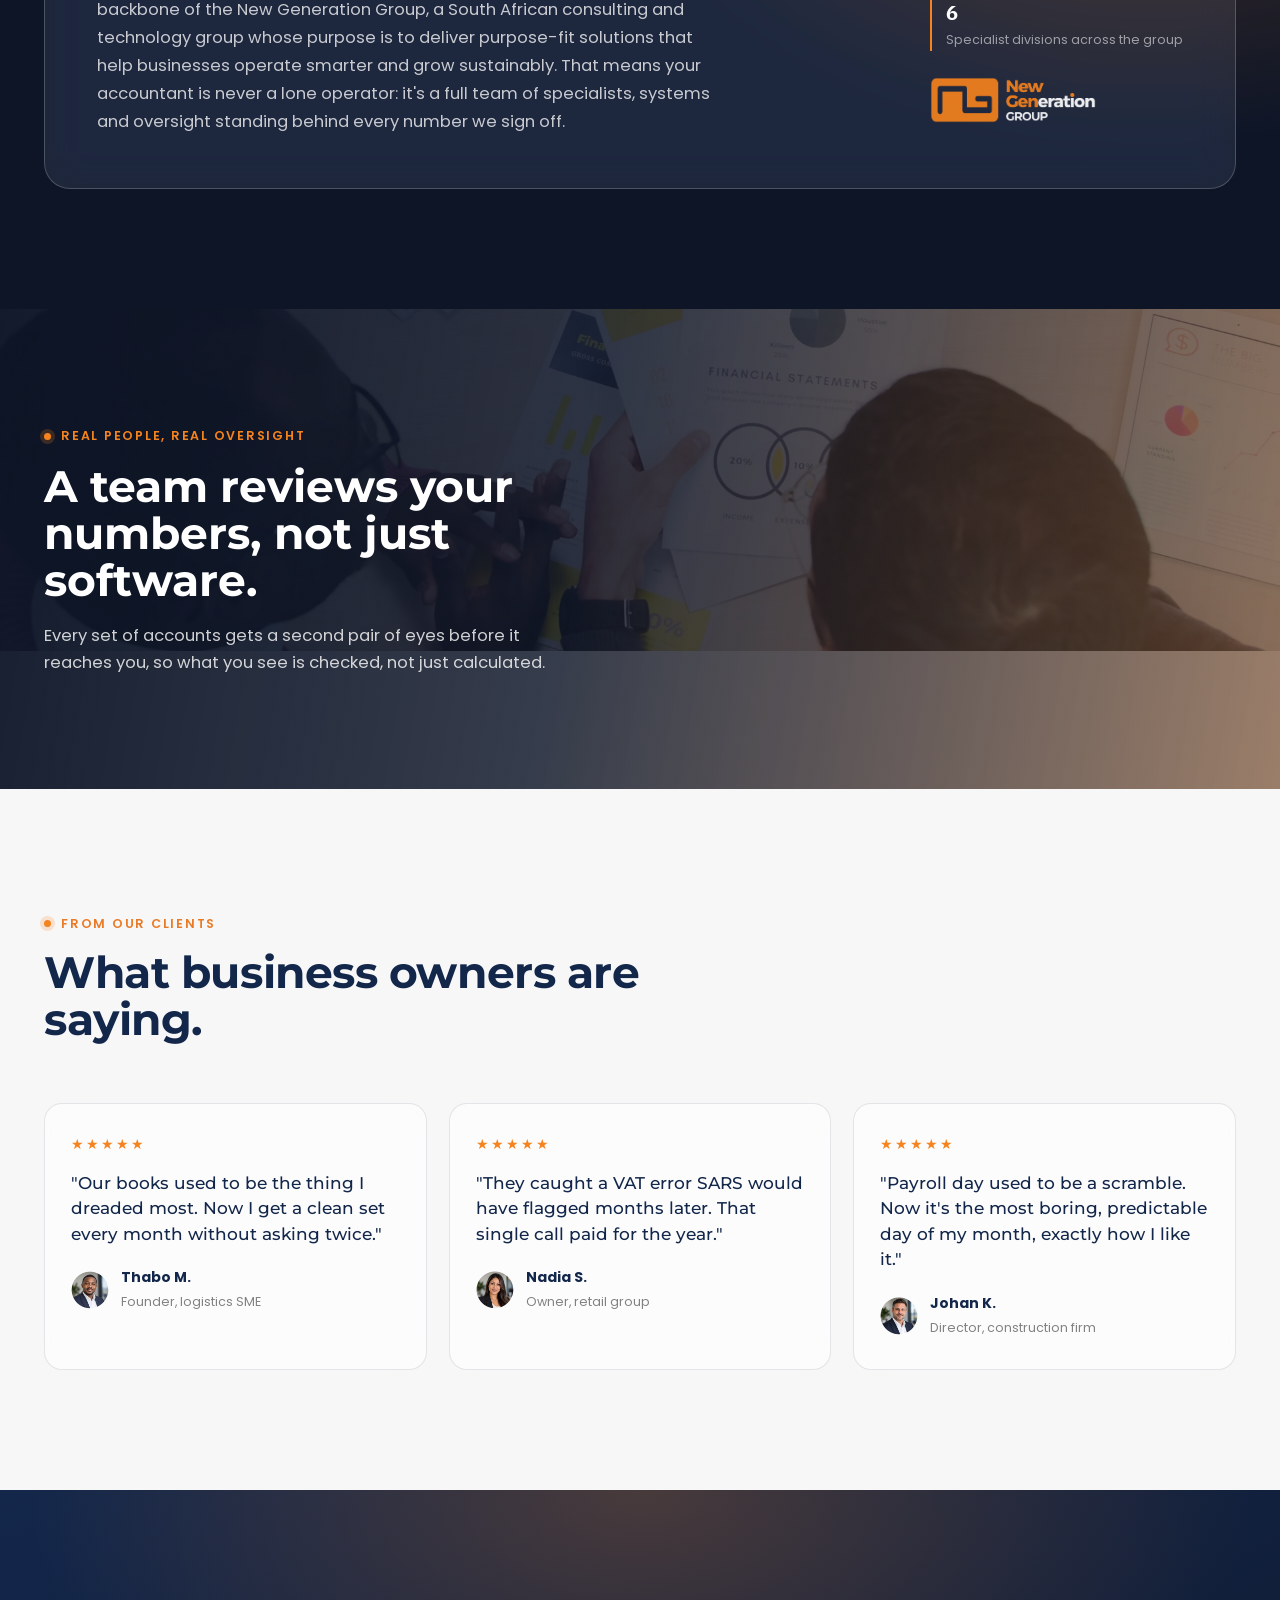
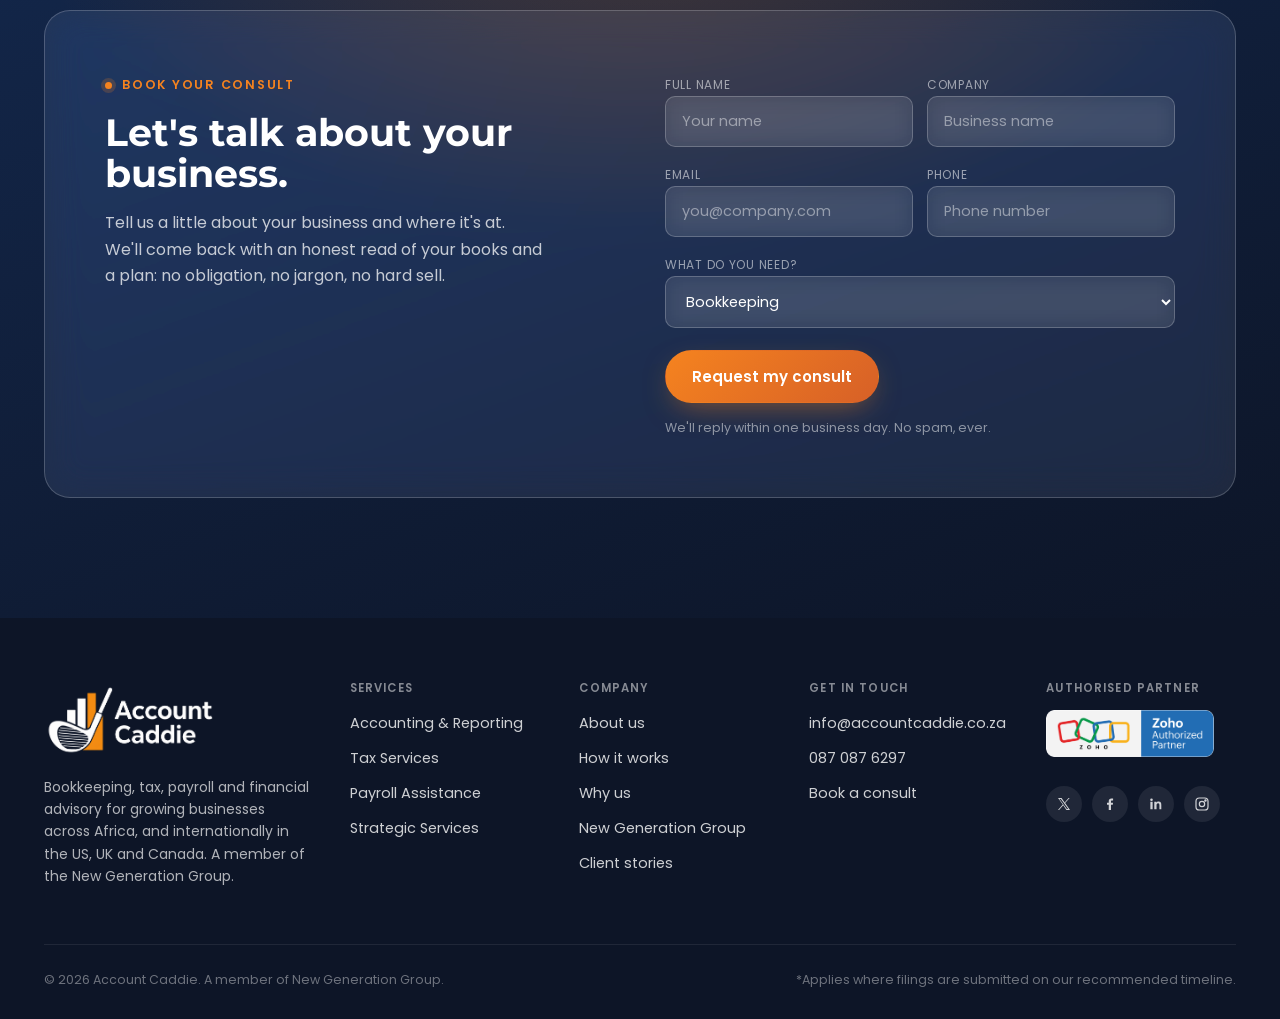
==== commit 003e3e56: "Add reviewer photos to testimonial cards Replace the initials-only avatar placeholders in the testim" ====
--- a/index.html
+++ b/index.html
@@ -321,7 +321,7 @@
         <div class="stars">★★★★★</div>
         <p class="quote">"Our books used to be the thing I dreaded most. Now I get a clean set every month without asking twice."</p>
         <div class="who">
-          <div class="avatar">TM</div>
+          <img class="avatar" src="assets/images/reviews/thabo-m.jpg" alt="Thabo M.">
           <div><strong>Thabo M.</strong><span>Founder, logistics SME</span></div>
         </div>
       </div>
@@ -329,7 +329,7 @@
         <div class="stars">★★★★★</div>
         <p class="quote">"They caught a VAT error SARS would have flagged months later. That single call paid for the year."</p>
         <div class="who">
-          <div class="avatar">NS</div>
+          <img class="avatar" src="assets/images/reviews/nadia-s.jpg" alt="Nadia S.">
           <div><strong>Nadia S.</strong><span>Owner, retail group</span></div>
         </div>
       </div>
@@ -337,7 +337,7 @@
         <div class="stars">★★★★★</div>
         <p class="quote">"Payroll day used to be a scramble. Now it's the most boring, predictable day of my month, exactly how I like it."</p>
         <div class="who">
-          <div class="avatar">JK</div>
+          <img class="avatar" src="assets/images/reviews/johan-k.jpg" alt="Johan K.">
           <div><strong>Johan K.</strong><span>Director, construction firm</span></div>
         </div>
       </div>
--- a/css/style.css
+++ b/css/style.css
@@ -771,9 +771,8 @@
 }
 .quote-card .avatar{
   width:38px;height:38px;border-radius:50%;
-  background:linear-gradient(135deg,var(--orange-500),var(--navy-700));
-  display:flex;align-items:center;justify-content:center;
-  color:#fff; font-family:var(--font-mono); font-size:13px; font-weight:600;
+  object-fit:cover;
+  flex:none;
 }
 .quote-card .who strong{ display:block; font-size:14px; color:var(--text-strong); }
 .quote-card .who span{ font-size:12.5px; color:var(--text-muted); }
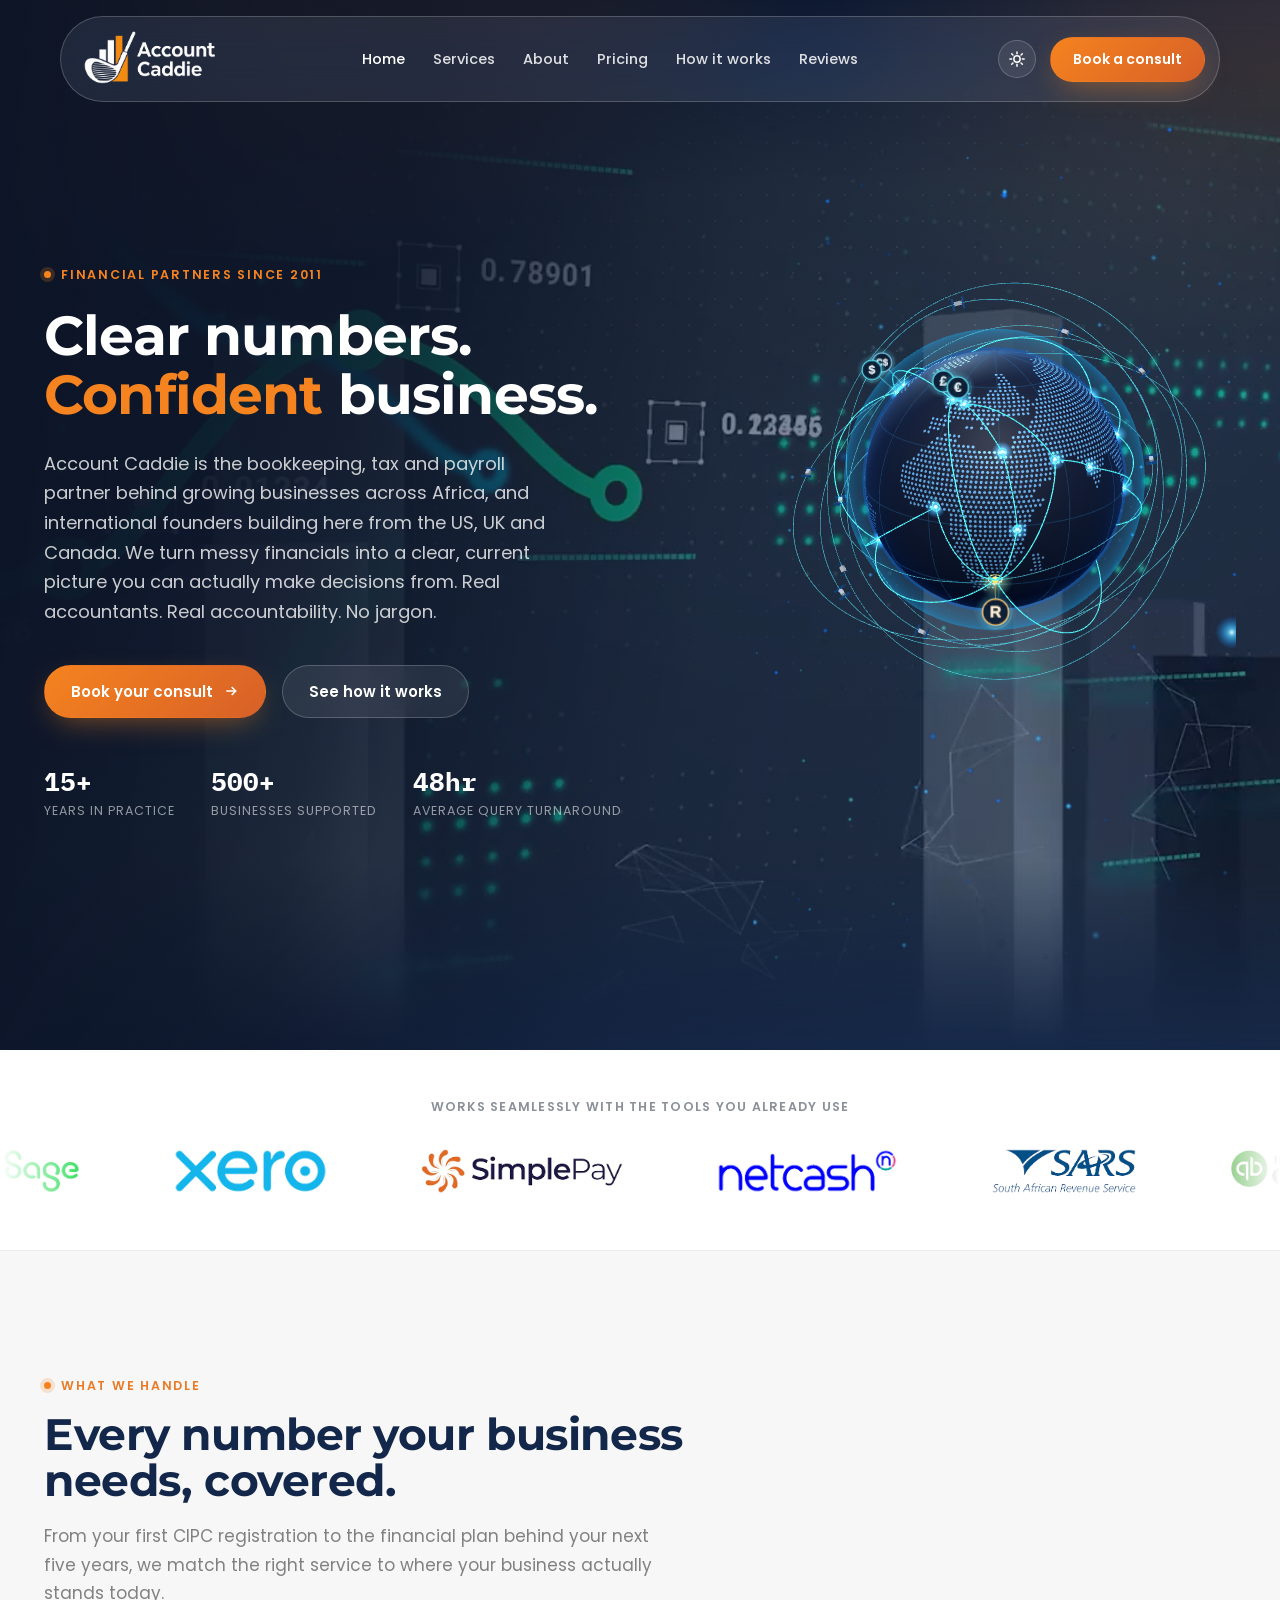
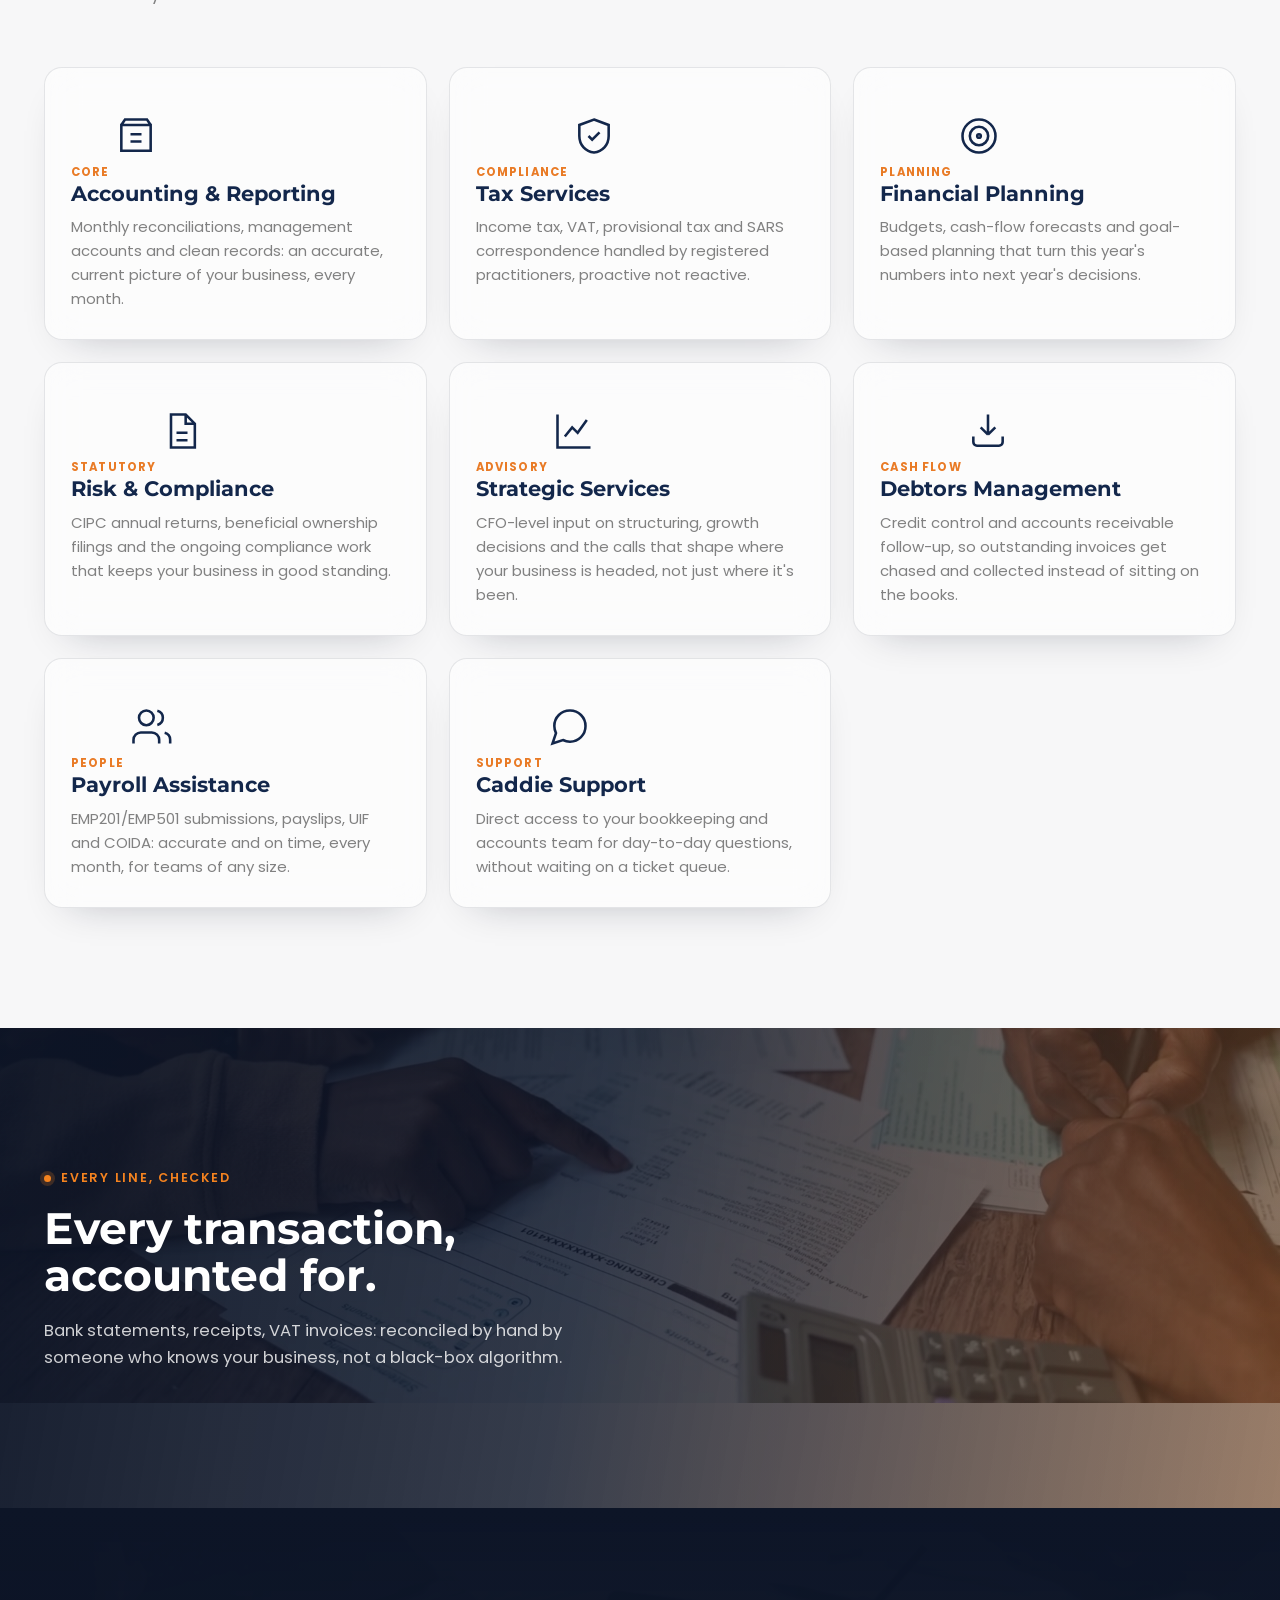
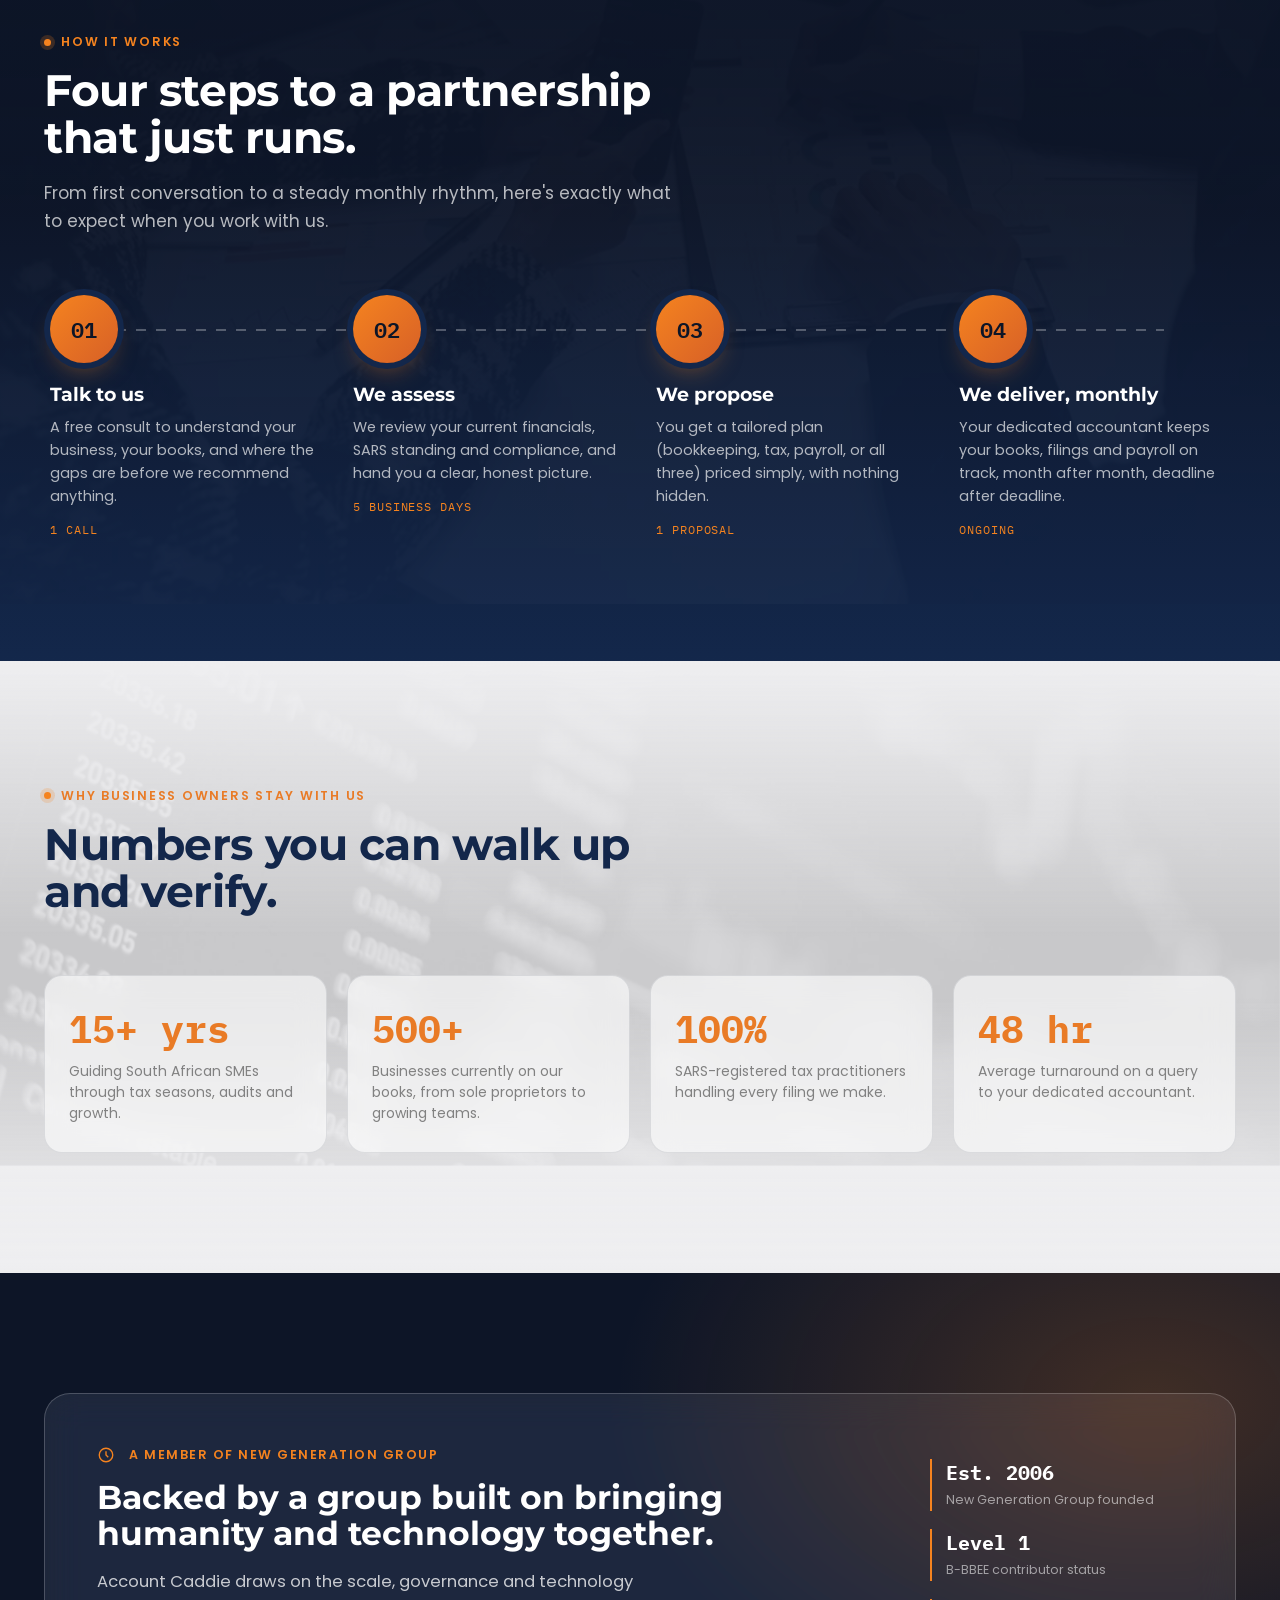
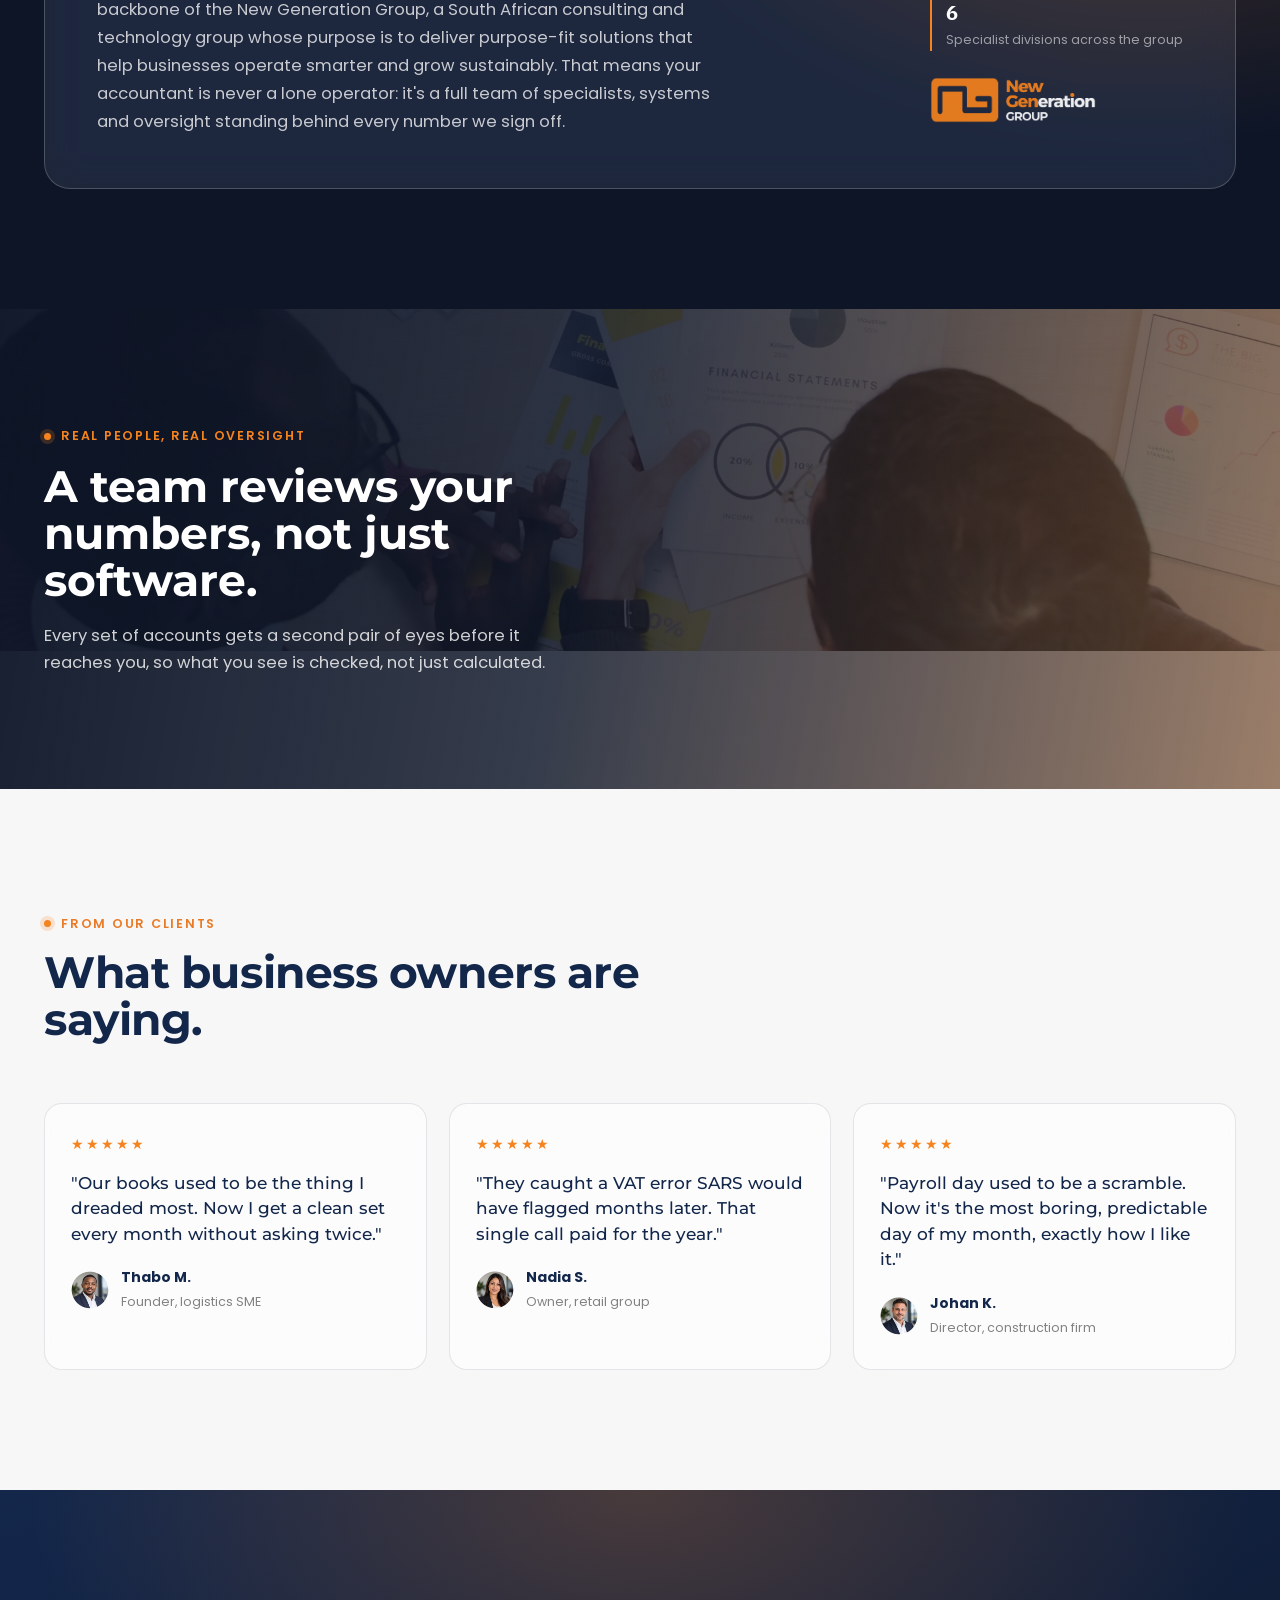
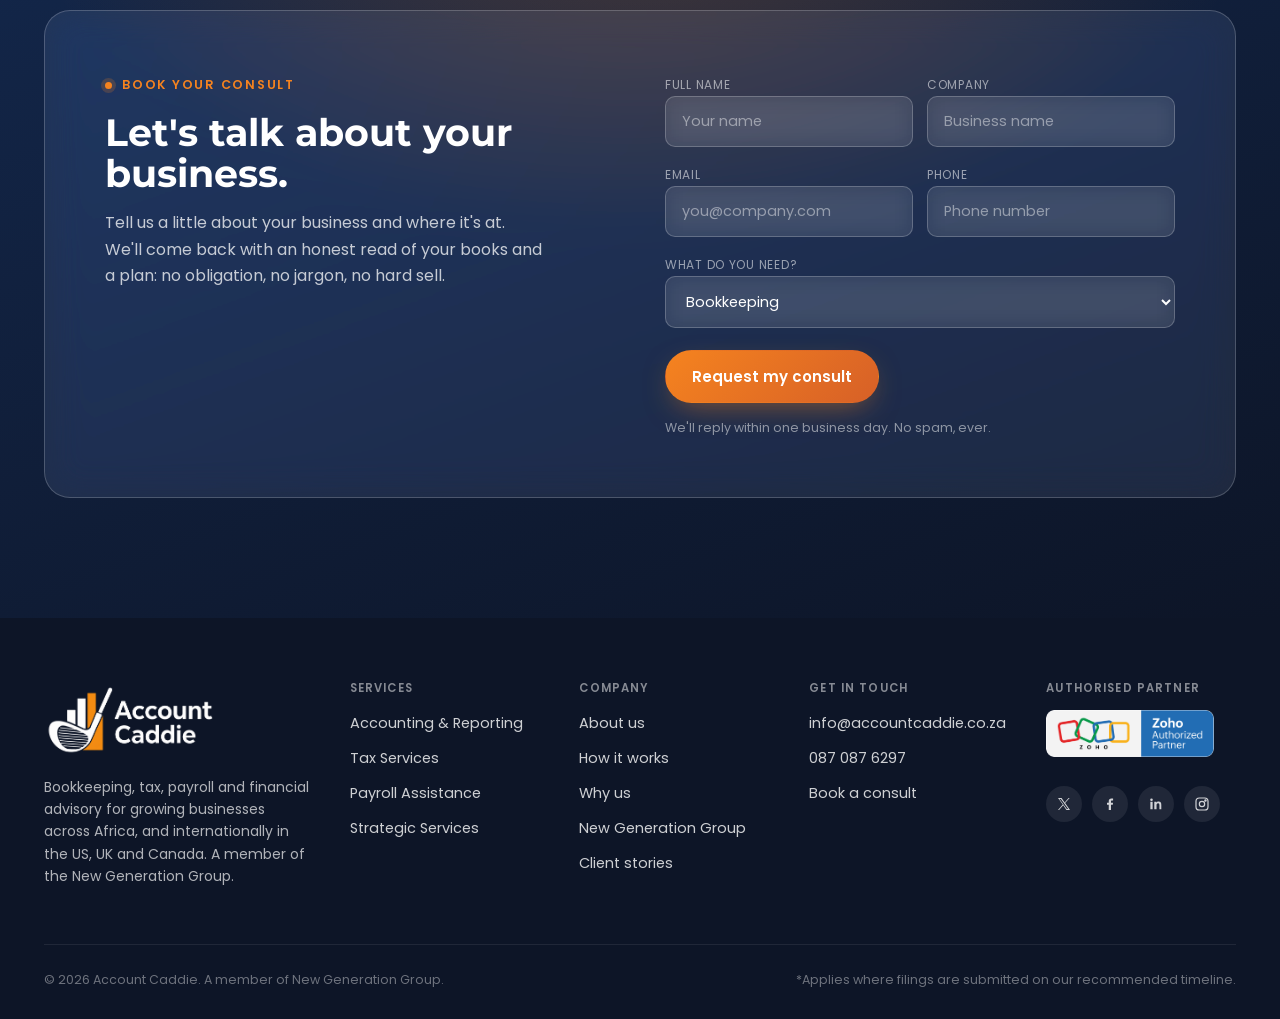
==== commit b2ebbb52: "Add Home to nav, rename Clients to Reviews for clarity Adds an explicit "Home" link at the start of " ====
--- a/index.html
+++ b/index.html
@@ -29,11 +29,12 @@
       <img src="assets/images/logo.png" alt="Account Caddie" class="logo-img">
     </a>
     <ul class="nav-links">
+      <li><a href="#top" aria-current="page" style="opacity:1;">Home</a></li>
       <li><a href="#services">Services</a></li>
       <li><a href="/about">About</a></li>
       <li><a href="/pricing">Pricing</a></li>
       <li><a href="#process">How it works</a></li>
-      <li><a href="#clients">Clients</a></li>
+      <li><a href="#clients">Reviews</a></li>
     </ul>
     <div class="nav-cta">
       <button class="theme-toggle" id="themeToggle" aria-label="Toggle dark mode">
@@ -49,11 +50,12 @@
 </nav>
 
 <div class="mobile-menu" id="mobileMenu">
+  <a href="#top">Home</a>
   <a href="#services">Services</a>
   <a href="/about">About</a>
   <a href="/pricing">Pricing</a>
   <a href="#process">How it works</a>
-  <a href="#clients">Clients</a>
+  <a href="#clients">Reviews</a>
   <a href="#contact" class="btn btn-orange js-open-consult">Book a consult</a>
 </div>
 
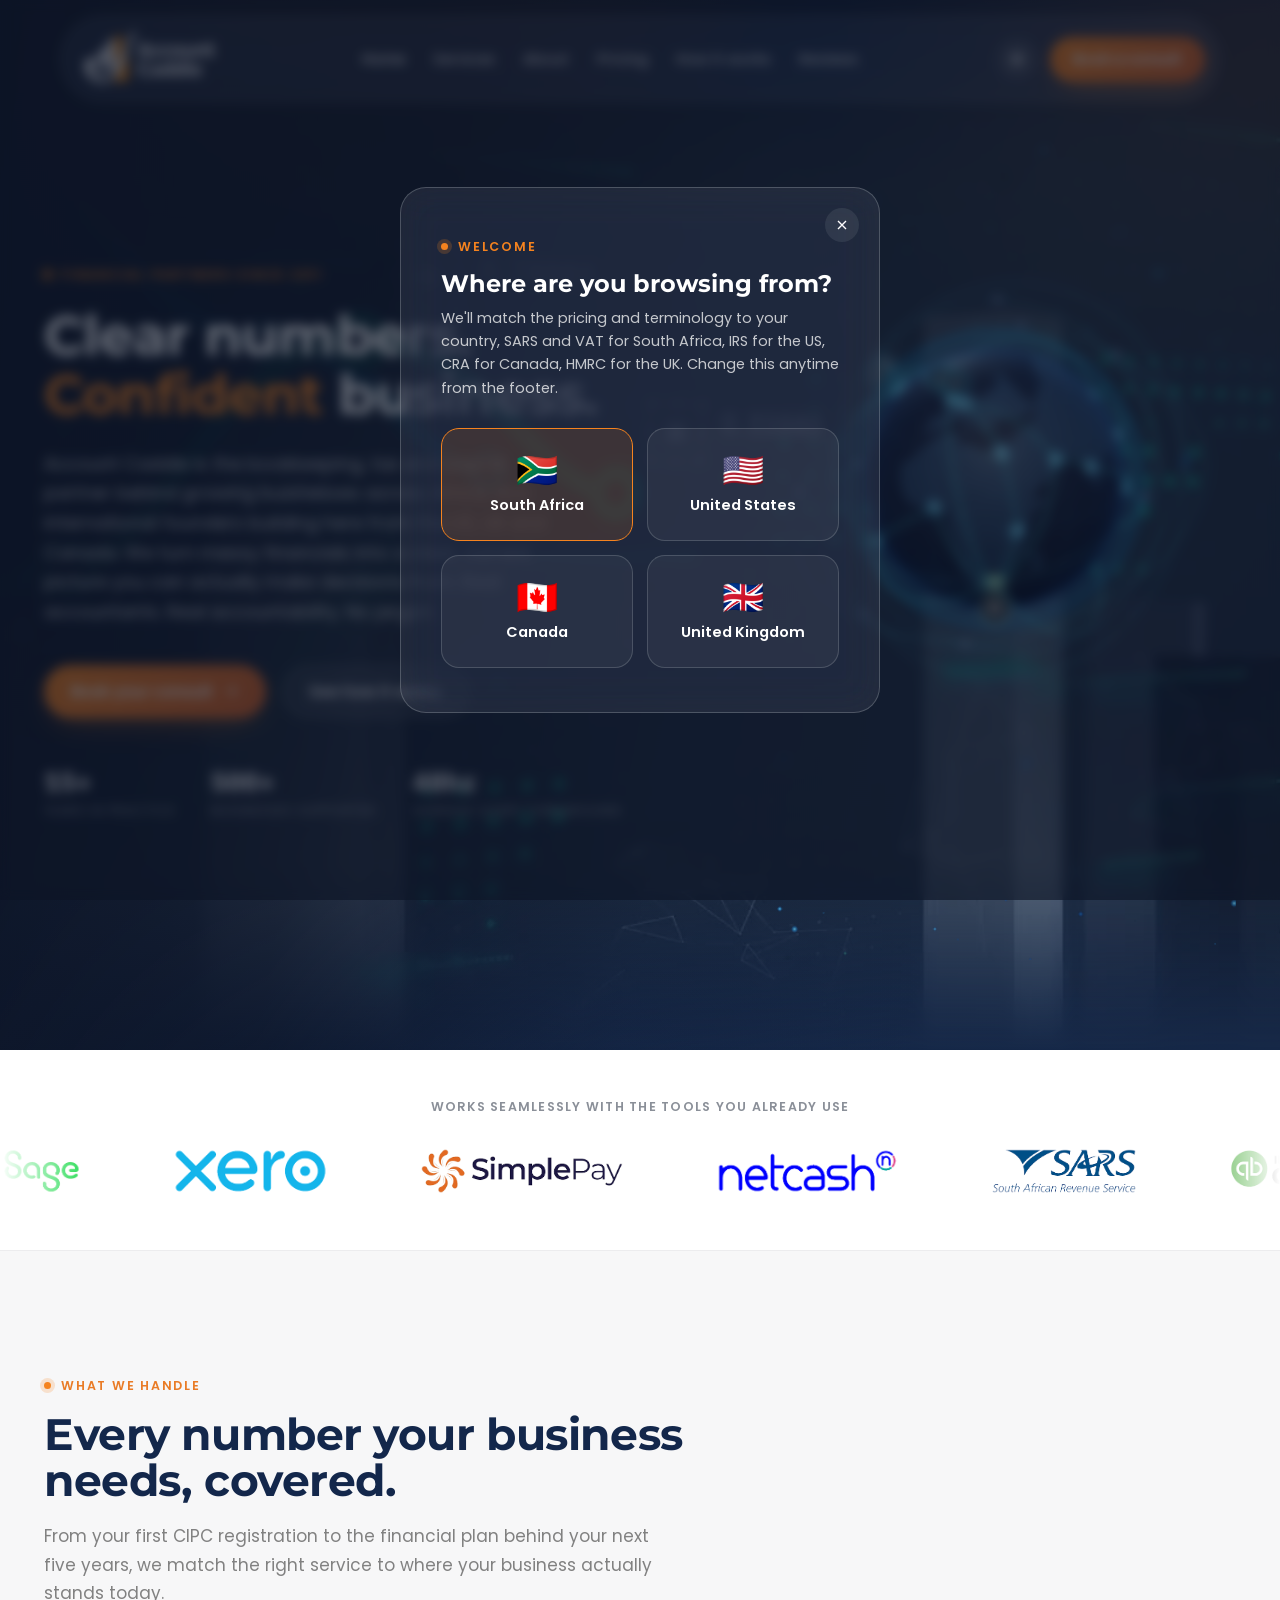
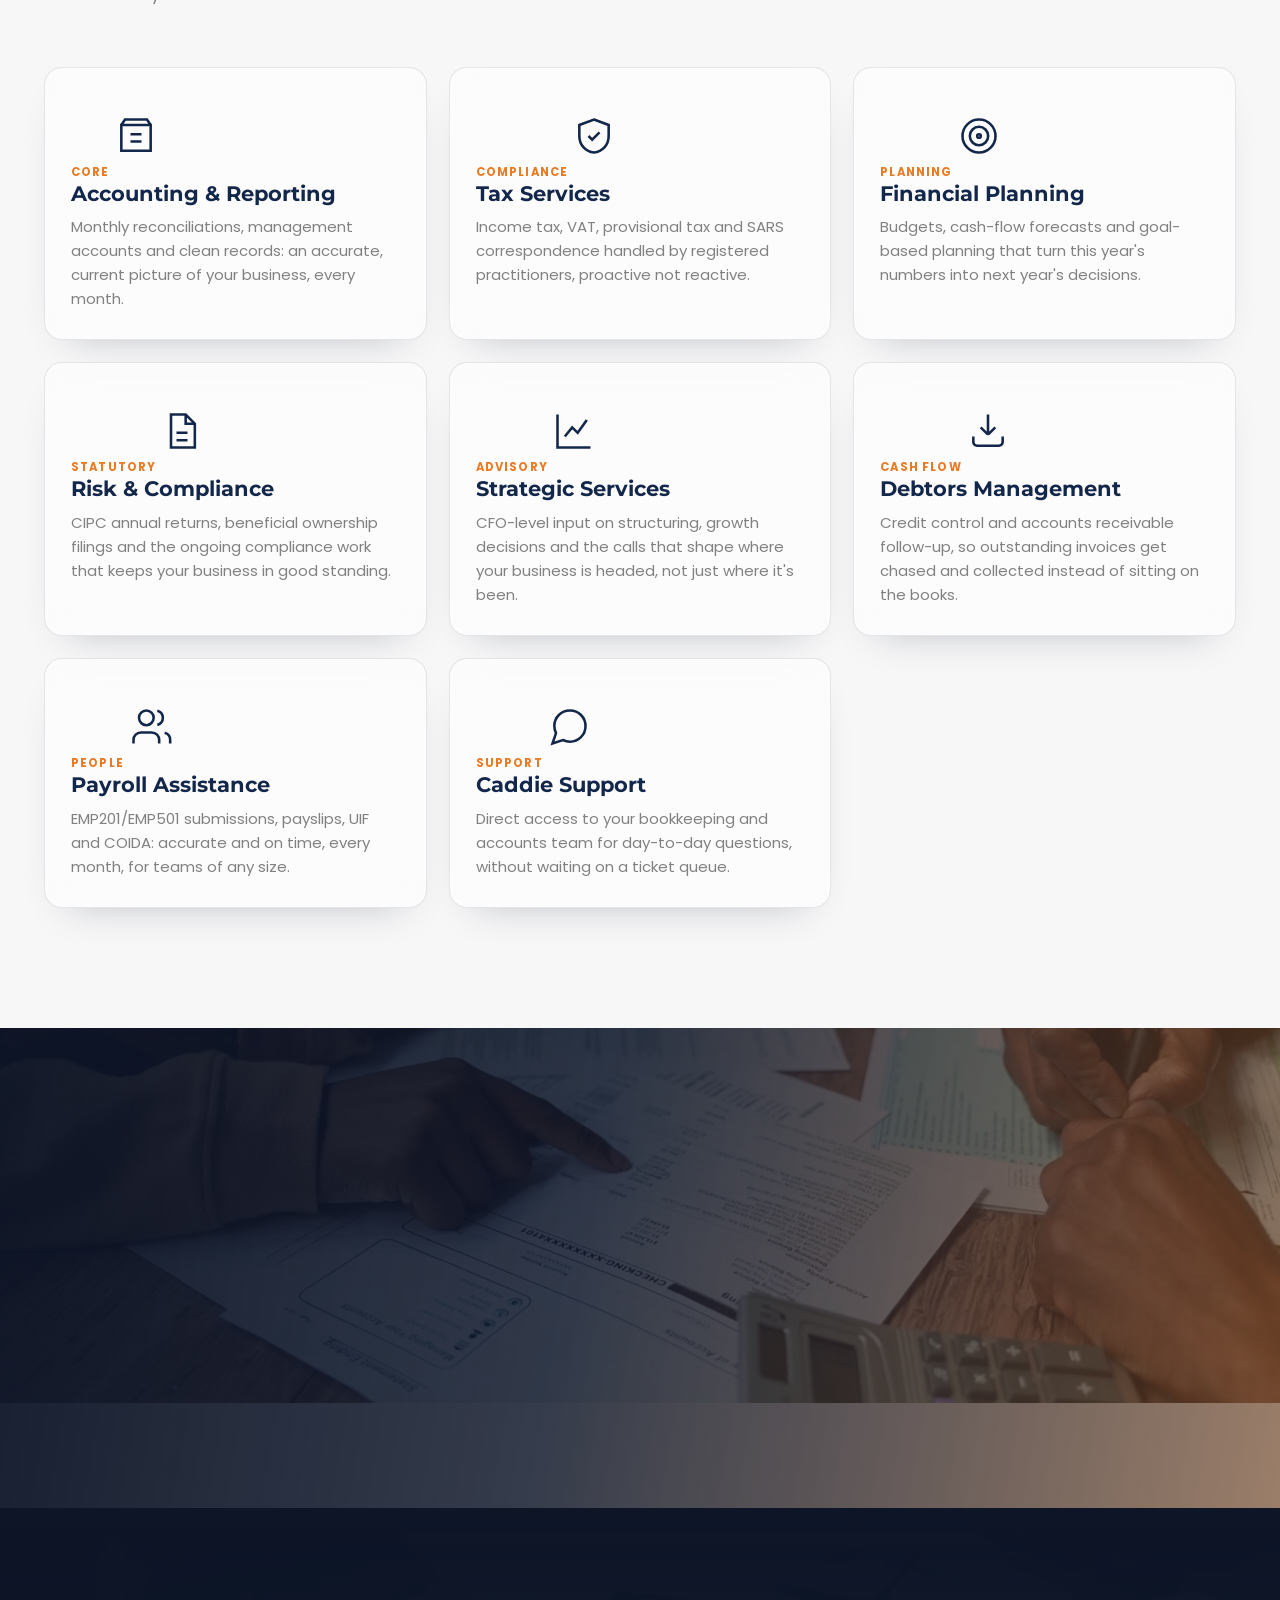
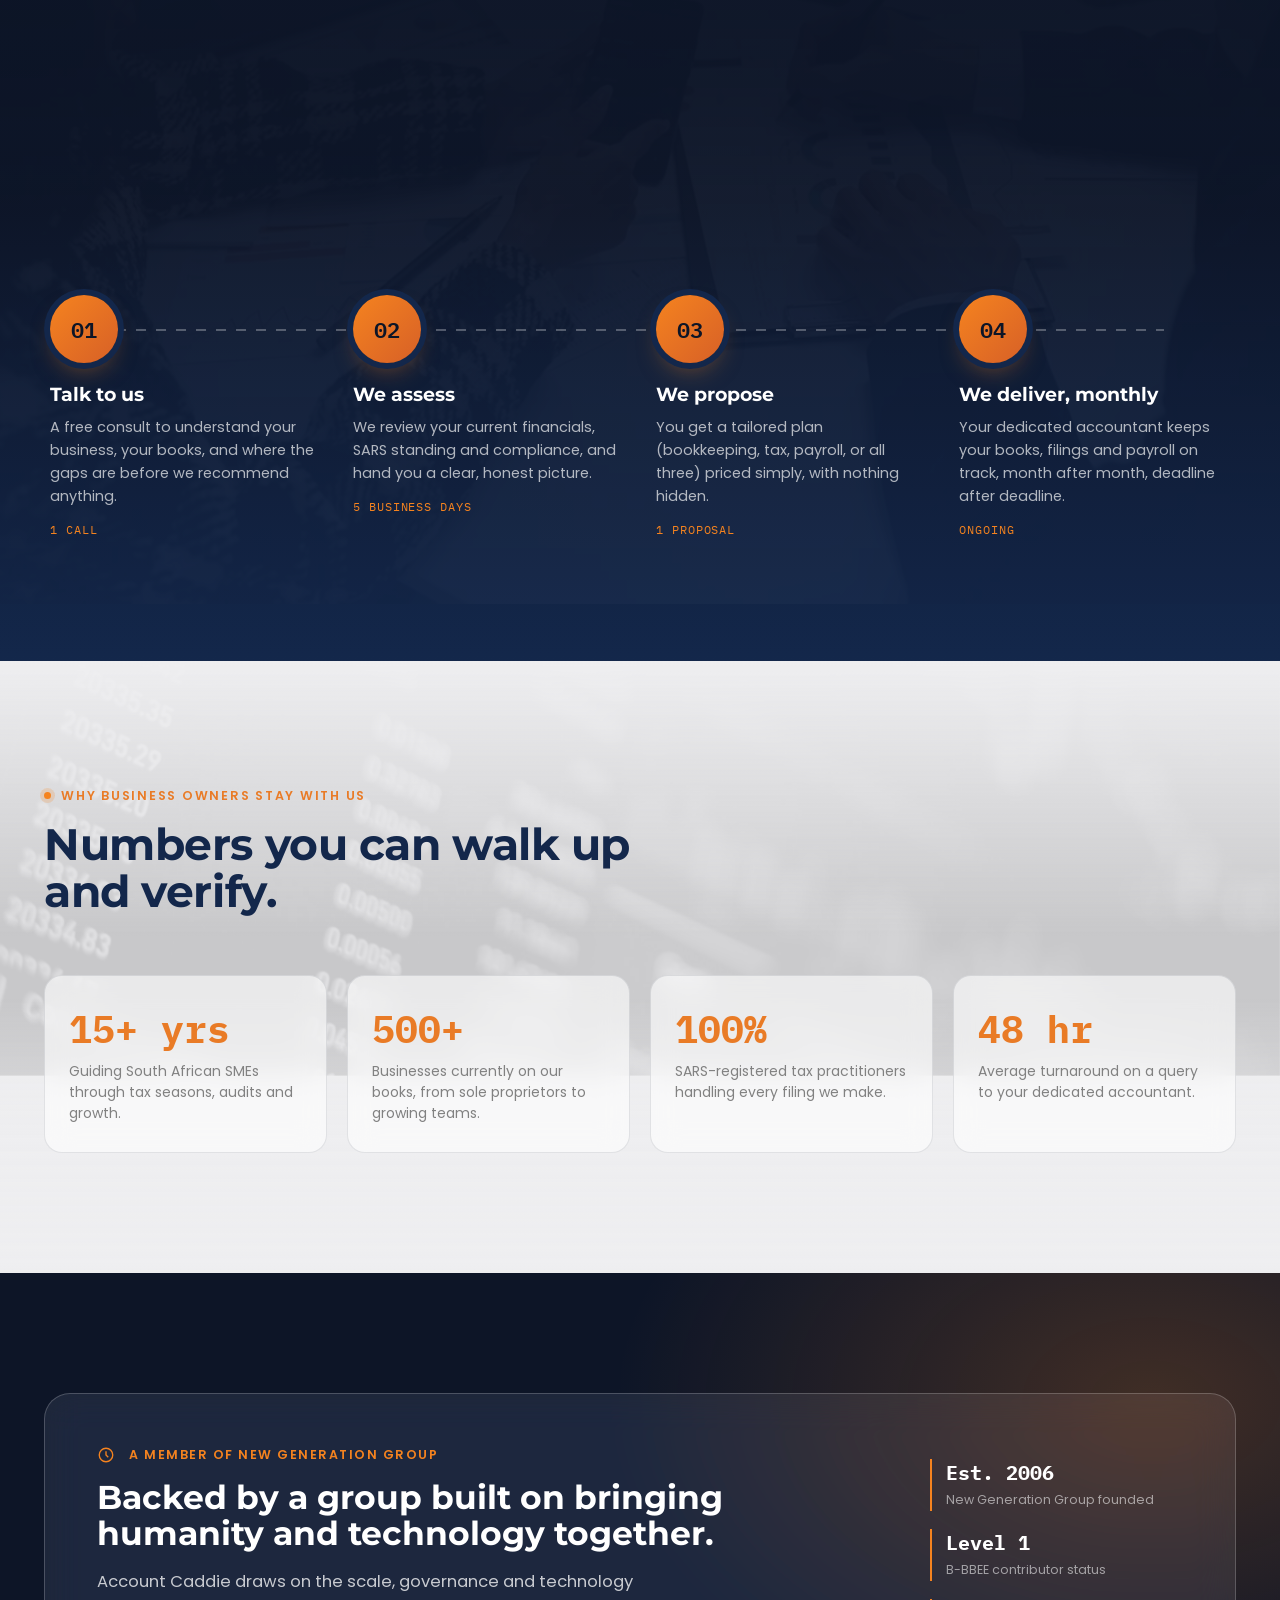
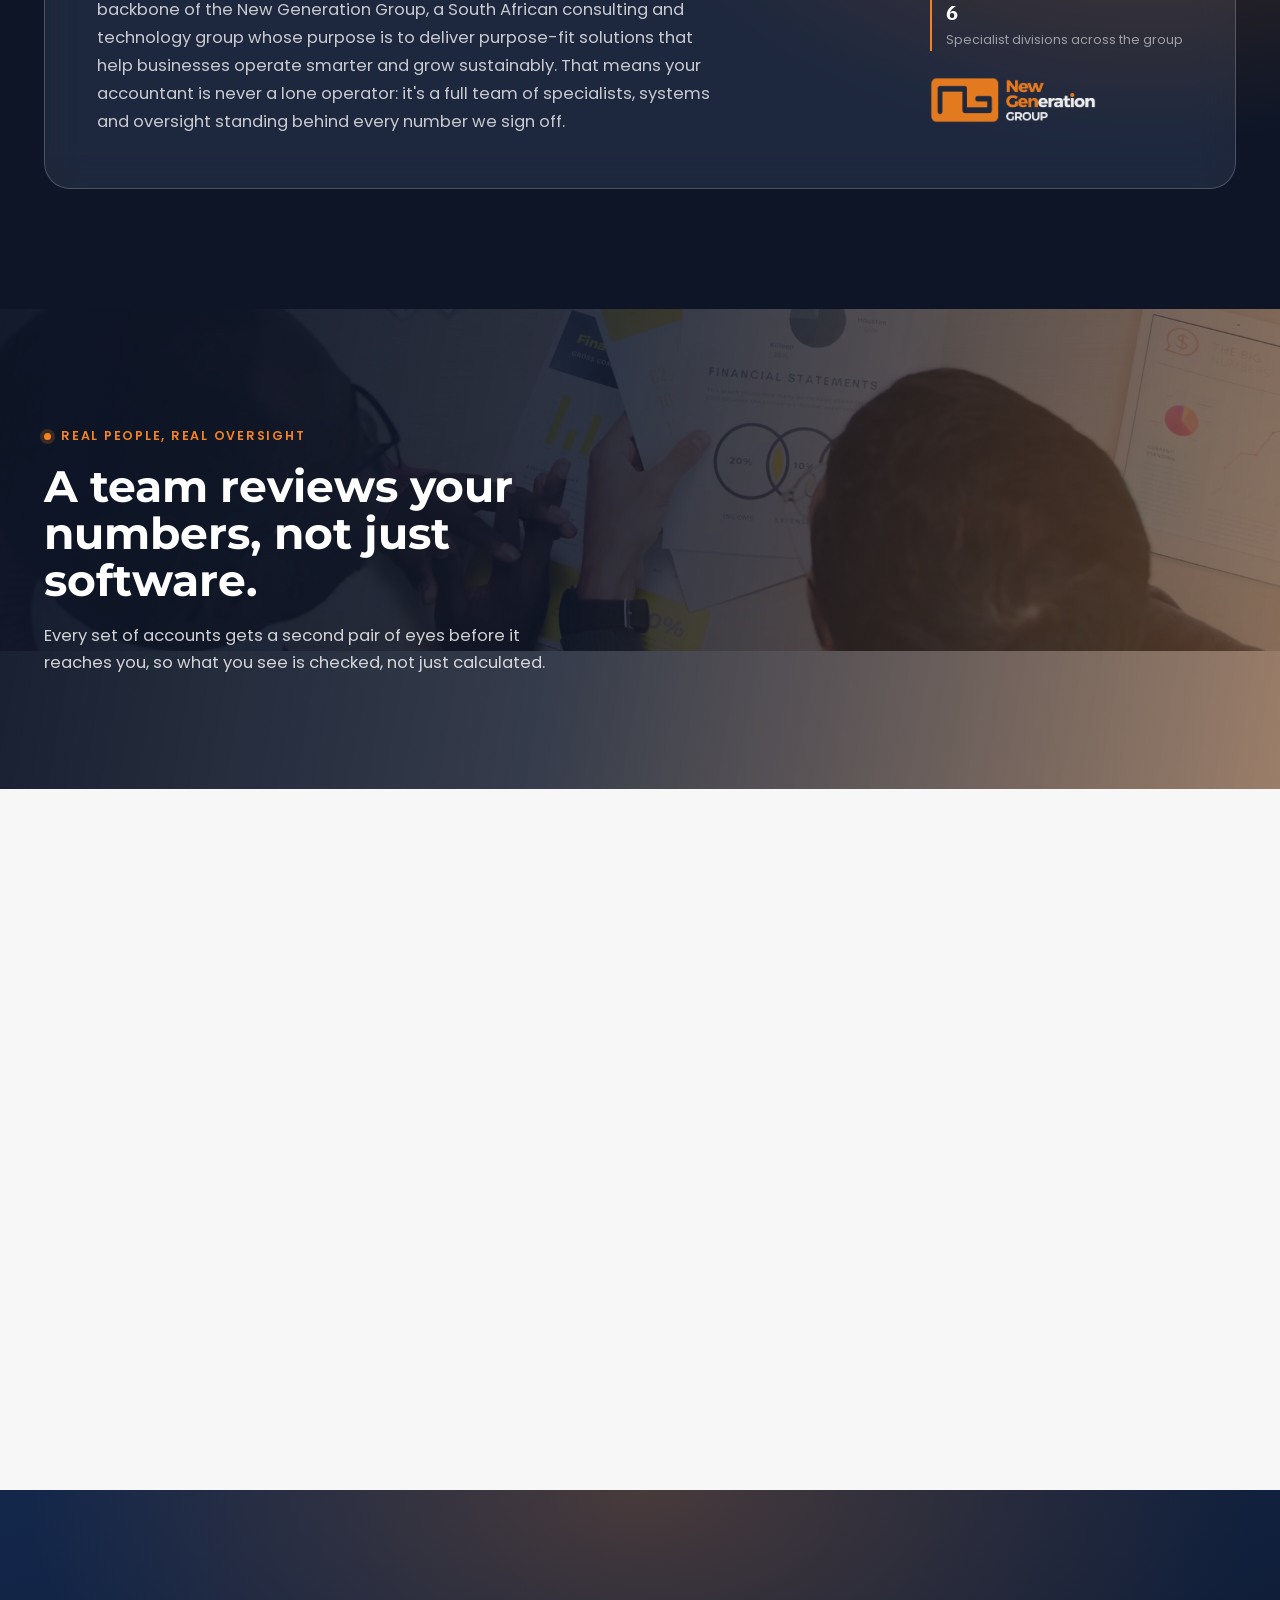
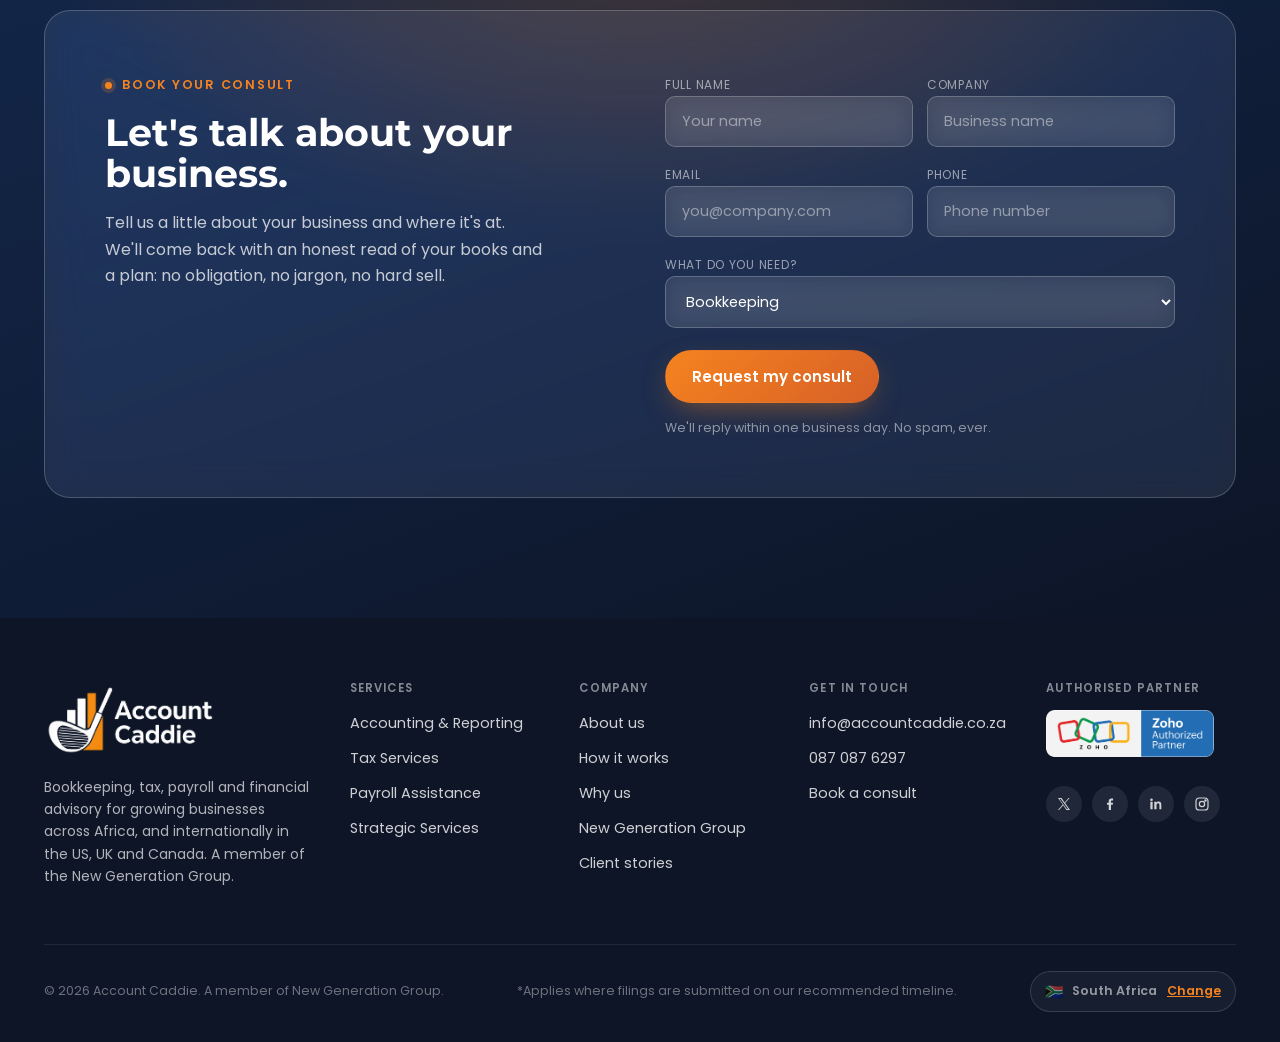
==== commit 16a231f1: "Add region selector: site-wide tax/compliance terminology by country New "Where are you browsing fro" ====
--- a/index.html
+++ b/index.html
@@ -133,7 +133,7 @@
     <div class="section-head reveal">
       <span class="eyebrow">What we handle</span>
       <h2>Every number your business needs, covered.</h2>
-      <p>From your first CIPC registration to the financial plan behind your next five years, we match the right service to where your business actually stands today.</p>
+      <p class="i18n-term" data-zar="From your first CIPC registration to the financial plan behind your next five years, we match the right service to where your business actually stands today." data-usd="From your first business registration to the financial plan behind your next five years, we match the right service to where your business actually stands today." data-cad="From your first business registration to the financial plan behind your next five years, we match the right service to where your business actually stands today." data-gbp="From your first company registration to the financial plan behind your next five years, we match the right service to where your business actually stands today.">From your first CIPC registration to the financial plan behind your next five years, we match the right service to where your business actually stands today.</p>
     </div>
 
     <div class="service-grid">
@@ -147,7 +147,7 @@
         <span class="service-tag">Compliance</span>
         <svg class="service-icon" viewBox="0 0 24 24" fill="none" stroke="currentColor" stroke-width="1.4"><path d="M12 3l8 3v6c0 5-3.5 8.5-8 9-4.5-.5-8-4-8-9V6l8-3Z"/><path d="M9 12l2 2 4-4"/></svg>
         <h3>Tax Services</h3>
-        <p>Income tax, VAT, provisional tax and SARS correspondence handled by registered practitioners, proactive not reactive.</p>
+        <p class="i18n-term" data-zar="Income tax, VAT, provisional tax and SARS correspondence handled by registered practitioners, proactive not reactive." data-usd="Income tax, sales tax, estimated tax payments and IRS correspondence handled by experienced practitioners, proactive not reactive." data-cad="Income tax, GST/HST, tax instalments and CRA correspondence handled by experienced practitioners, proactive not reactive." data-gbp="Income tax, VAT, payments on account and HMRC correspondence handled by experienced practitioners, proactive not reactive.">Income tax, VAT, provisional tax and SARS correspondence handled by registered practitioners, proactive not reactive.</p>
       </div>
       <div class="service-card reveal">
         <span class="service-tag">Planning</span>
@@ -159,7 +159,7 @@
         <span class="service-tag">Statutory</span>
         <svg class="service-icon" viewBox="0 0 24 24" fill="none" stroke="currentColor" stroke-width="1.4"><path d="M14 3v5h5M6 3h8l5 5v13H6z"/><path d="M9 13h6M9 17h6"/></svg>
         <h3>Risk &amp; Compliance</h3>
-        <p>CIPC annual returns, beneficial ownership filings and the ongoing compliance work that keeps your business in good standing.</p>
+        <p class="i18n-term" data-zar="CIPC annual returns, beneficial ownership filings and the ongoing compliance work that keeps your business in good standing." data-usd="Annual state filings, beneficial ownership reporting and the ongoing compliance work that keeps your business in good standing." data-cad="Annual corporate filings, beneficial ownership reporting and the ongoing compliance work that keeps your business in good standing." data-gbp="Companies House filings, beneficial ownership reporting and the ongoing compliance work that keeps your business in good standing.">CIPC annual returns, beneficial ownership filings and the ongoing compliance work that keeps your business in good standing.</p>
       </div>
       <div class="service-card reveal">
         <span class="service-tag">Advisory</span>
@@ -177,7 +177,7 @@
         <span class="service-tag">People</span>
         <svg class="service-icon" viewBox="0 0 24 24" fill="none" stroke="currentColor" stroke-width="1.4"><path d="M17 21v-2a4 4 0 0 0-4-4H7a4 4 0 0 0-4 4v2M10 11a4 4 0 1 0 0-8 4 4 0 0 0 0 8ZM23 21v-2a4 4 0 0 0-3-3.87M16 3.13a4 4 0 0 1 0 7.75"/></svg>
         <h3>Payroll Assistance</h3>
-        <p>EMP201/EMP501 submissions, payslips, UIF and COIDA: accurate and on time, every month, for teams of any size.</p>
+        <p class="i18n-term" data-zar="EMP201/EMP501 submissions, payslips, UIF and COIDA: accurate and on time, every month, for teams of any size." data-usd="Payroll tax filings, payslips and workers' compensation: accurate and on time, every month, for teams of any size." data-cad="Payroll remittances, pay stubs and workers' compensation: accurate and on time, every month, for teams of any size." data-gbp="PAYE submissions, payslips and National Insurance: accurate and on time, every month, for teams of any size.">EMP201/EMP501 submissions, payslips, UIF and COIDA: accurate and on time, every month, for teams of any size.</p>
       </div>
       <div class="service-card reveal">
         <span class="service-tag">Support</span>
@@ -197,7 +197,7 @@
   <div class="container reveal">
     <span class="eyebrow">Every line, checked</span>
     <h2>Every transaction, accounted for.</h2>
-    <p>Bank statements, receipts, VAT invoices: reconciled by hand by someone who knows your business, not a black-box algorithm.</p>
+    <p class="i18n-term" data-zar="Bank statements, receipts, VAT invoices: reconciled by hand by someone who knows your business, not a black-box algorithm." data-usd="Bank statements, receipts, sales invoices: reconciled by hand by someone who knows your business, not a black-box algorithm." data-cad="Bank statements, receipts, GST/HST invoices: reconciled by hand by someone who knows your business, not a black-box algorithm." data-gbp="Bank statements, receipts, VAT invoices: reconciled by hand by someone who knows your business, not a black-box algorithm.">Bank statements, receipts, VAT invoices: reconciled by hand by someone who knows your business, not a black-box algorithm.</p>
   </div>
 </section>
 
@@ -225,7 +225,7 @@
       <div class="step reveal">
         <div class="step-num">02</div>
         <h3>We assess</h3>
-        <p>We review your current financials, SARS standing and compliance, and hand you a clear, honest picture.</p>
+        <p class="i18n-term" data-zar="We review your current financials, SARS standing and compliance, and hand you a clear, honest picture." data-usd="We review your current financials, IRS standing and compliance, and hand you a clear, honest picture." data-cad="We review your current financials, CRA standing and compliance, and hand you a clear, honest picture." data-gbp="We review your current financials, HMRC standing and compliance, and hand you a clear, honest picture.">We review your current financials, SARS standing and compliance, and hand you a clear, honest picture.</p>
         <span class="meta">5 business days</span>
       </div>
       <div class="step reveal">
@@ -265,7 +265,7 @@
       </div>
       <div class="stat-card reveal">
         <strong>100%</strong>
-        <span>SARS-registered tax practitioners handling every filing we make.</span>
+        <span class="i18n-term" data-zar="SARS-registered tax practitioners handling every filing we make." data-usd="Experienced tax practitioners handling every IRS filing we make." data-cad="Experienced tax practitioners handling every CRA filing we make." data-gbp="HMRC-registered tax practitioners handling every filing we make.">SARS-registered tax practitioners handling every filing we make.</span>
       </div>
       <div class="stat-card reveal">
         <strong>48 hr</strong>
@@ -381,7 +381,7 @@
           <label for="need">What do you need?</label>
           <select id="need">
             <option>Bookkeeping</option>
-            <option>Tax &amp; SARS compliance</option>
+            <option class="i18n-term" data-zar="Tax &amp; SARS compliance" data-usd="Tax &amp; IRS compliance" data-cad="Tax &amp; CRA compliance" data-gbp="Tax &amp; HMRC compliance">Tax &amp; SARS compliance</option>
             <option>Payroll</option>
             <option>Company registration</option>
             <option>CFO &amp; financial advisory</option>
@@ -456,11 +456,46 @@
     <div class="footer-bottom">
       <span>© <span id="year"></span> Account Caddie. A member of New Generation Group.</span>
       <span>*Applies where filings are submitted on our recommended timeline.</span>
+      <button type="button" class="region-badge js-open-region">
+        <span class="region-badge-flag">🇿🇦</span>
+        <span class="region-badge-name">South Africa</span>
+        <span class="region-badge-change">Change</span>
+      </button>
     </div>
   </div>
 </footer>
 
 <!-- ===================== BOOK A CONSULT MODAL ===================== -->
+<!-- ===================== REGION / COUNTRY MODAL ===================== -->
+<div class="modal-overlay" id="regionModal" aria-hidden="true">
+  <div class="modal-panel glass-dark region-modal-panel" role="dialog" aria-modal="true" aria-labelledby="regionModalTitle">
+    <button type="button" class="modal-close" id="regionModalClose" aria-label="Close">
+      <svg viewBox="0 0 24 24" fill="none" stroke="currentColor" stroke-width="2"><path d="M6 6l12 12M18 6 6 18"/></svg>
+    </button>
+    <span class="eyebrow" style="color:var(--orange-500);">Welcome</span>
+    <h2 id="regionModalTitle">Where are you browsing from?</h2>
+    <p class="lede">We'll match the pricing and terminology to your country, SARS and VAT for South Africa, IRS for the US, CRA for Canada, HMRC for the UK. Change this anytime from the footer.</p>
+    <div class="region-grid">
+      <button type="button" class="region-option" data-region="ZAR">
+        <span class="region-flag">🇿🇦</span>
+        <span class="region-name">South Africa</span>
+      </button>
+      <button type="button" class="region-option" data-region="USD">
+        <span class="region-flag">🇺🇸</span>
+        <span class="region-name">United States</span>
+      </button>
+      <button type="button" class="region-option" data-region="CAD">
+        <span class="region-flag">🇨🇦</span>
+        <span class="region-name">Canada</span>
+      </button>
+      <button type="button" class="region-option" data-region="GBP">
+        <span class="region-flag">🇬🇧</span>
+        <span class="region-name">United Kingdom</span>
+      </button>
+    </div>
+  </div>
+</div>
+
 <div class="modal-overlay" id="consultModal" aria-hidden="true">
   <div class="modal-panel glass-dark" role="dialog" aria-modal="true" aria-labelledby="consultModalTitle">
     <button type="button" class="modal-close" id="consultModalClose" aria-label="Close">
@@ -495,7 +530,7 @@
         <label for="consultNeed">What do you need?</label>
         <select id="consultNeed">
           <option>Bookkeeping</option>
-          <option>Tax &amp; SARS compliance</option>
+          <option class="i18n-term" data-zar="Tax &amp; SARS compliance" data-usd="Tax &amp; IRS compliance" data-cad="Tax &amp; CRA compliance" data-gbp="Tax &amp; HMRC compliance">Tax &amp; SARS compliance</option>
           <option>Payroll</option>
           <option>Company registration</option>
           <option>CFO &amp; financial advisory</option>
--- a/css/style.css
+++ b/css/style.css
@@ -621,24 +621,32 @@
 .leadership{ background:var(--surface); }
 
 .leader-featured{
-  display:flex;
-  gap:36px;
+  display:grid;
+  grid-template-columns:380px 1fr;
+  gap:44px;
   align-items:center;
-  padding:36px;
+  padding:40px;
   border-radius:var(--radius-lg);
   background:var(--card-bg);
   border:1px solid var(--card-border-strong);
 }
-.leader-featured .leader-info h3{ font-size:26px; }
+.leader-featured .leader-info{
+  display:flex; flex-direction:column; justify-content:center;
+}
+.leader-featured .leader-info h3{ font-size:28px; }
 .leader-featured .leader-info .leader-role{ font-size:15px; }
-.leader-featured .leader-info p{ font-size:15.5px; max-width:62ch; }
-.leader-featured .leader-info p + p{ margin-top:14px; }
-.leader-photo-featured{
-  width:210px; height:245px;
+.leader-featured .leader-info p{ font-size:16px; line-height:1.7; max-width:60ch; }
+.leader-featured .leader-info p + p{ margin-top:16px; }
+.leader-photo.leader-photo-featured{
+  width:100%; height:auto;
+  aspect-ratio:1 / 1;
+}
+@media (max-width:900px){
+  .leader-featured{ grid-template-columns:300px 1fr; gap:32px; }
 }
 @media (max-width:640px){
-  .leader-featured{ flex-direction:column; align-items:flex-start; padding:26px; }
-  .leader-photo-featured{ width:170px; height:198px; }
+  .leader-featured{ grid-template-columns:1fr; padding:26px; }
+  .leader-photo.leader-photo-featured{ width:100%; height:auto; aspect-ratio:1 / 1; }
 }
 
 .leader-photo{
@@ -1248,3 +1256,42 @@
 @media (max-width:640px){
   .modal-panel{ padding:34px 24px; }
 }
+
+/* =============== region / country modal =============== */
+.region-modal-panel{ max-width:480px; }
+.region-modal-panel .lede{ margin-top:10px; }
+.region-grid{
+  margin-top:28px;
+  display:grid; grid-template-columns:1fr 1fr; gap:14px;
+}
+.region-option{
+  display:flex; flex-direction:column; align-items:center; gap:8px;
+  padding:24px 16px;
+  border-radius:var(--radius-md);
+  border:1px solid rgba(255,255,255,.16);
+  background:rgba(255,255,255,.05);
+  color:var(--white);
+  font-family:var(--font-body);
+  cursor:pointer;
+  transition:background .25s, border-color .25s, transform .25s;
+}
+.region-option:hover{ background:rgba(255,255,255,.1); border-color:rgba(245,131,31,.5); transform:translateY(-2px); }
+.region-option.is-selected{ border-color:var(--orange-500); background:rgba(245,131,31,.14); }
+.region-flag{ font-size:34px; line-height:1; }
+.region-name{ font-size:14.5px; font-weight:600; }
+
+.region-badge{
+  display:inline-flex; align-items:center; gap:8px;
+  padding:8px 14px;
+  border-radius:999px;
+  border:1px solid rgba(255,255,255,.14);
+  background:rgba(255,255,255,.04);
+  color:rgba(255,255,255,.55);
+  font-family:var(--font-body);
+  font-size:12.5px; font-weight:600;
+  cursor:pointer;
+  transition:background .25s, color .25s;
+}
+.region-badge:hover{ background:rgba(255,255,255,.09); color:var(--white); }
+.region-badge-flag{ font-size:15px; }
+.region-badge-change{ color:var(--orange-500); text-decoration:underline; margin-left:2px; }
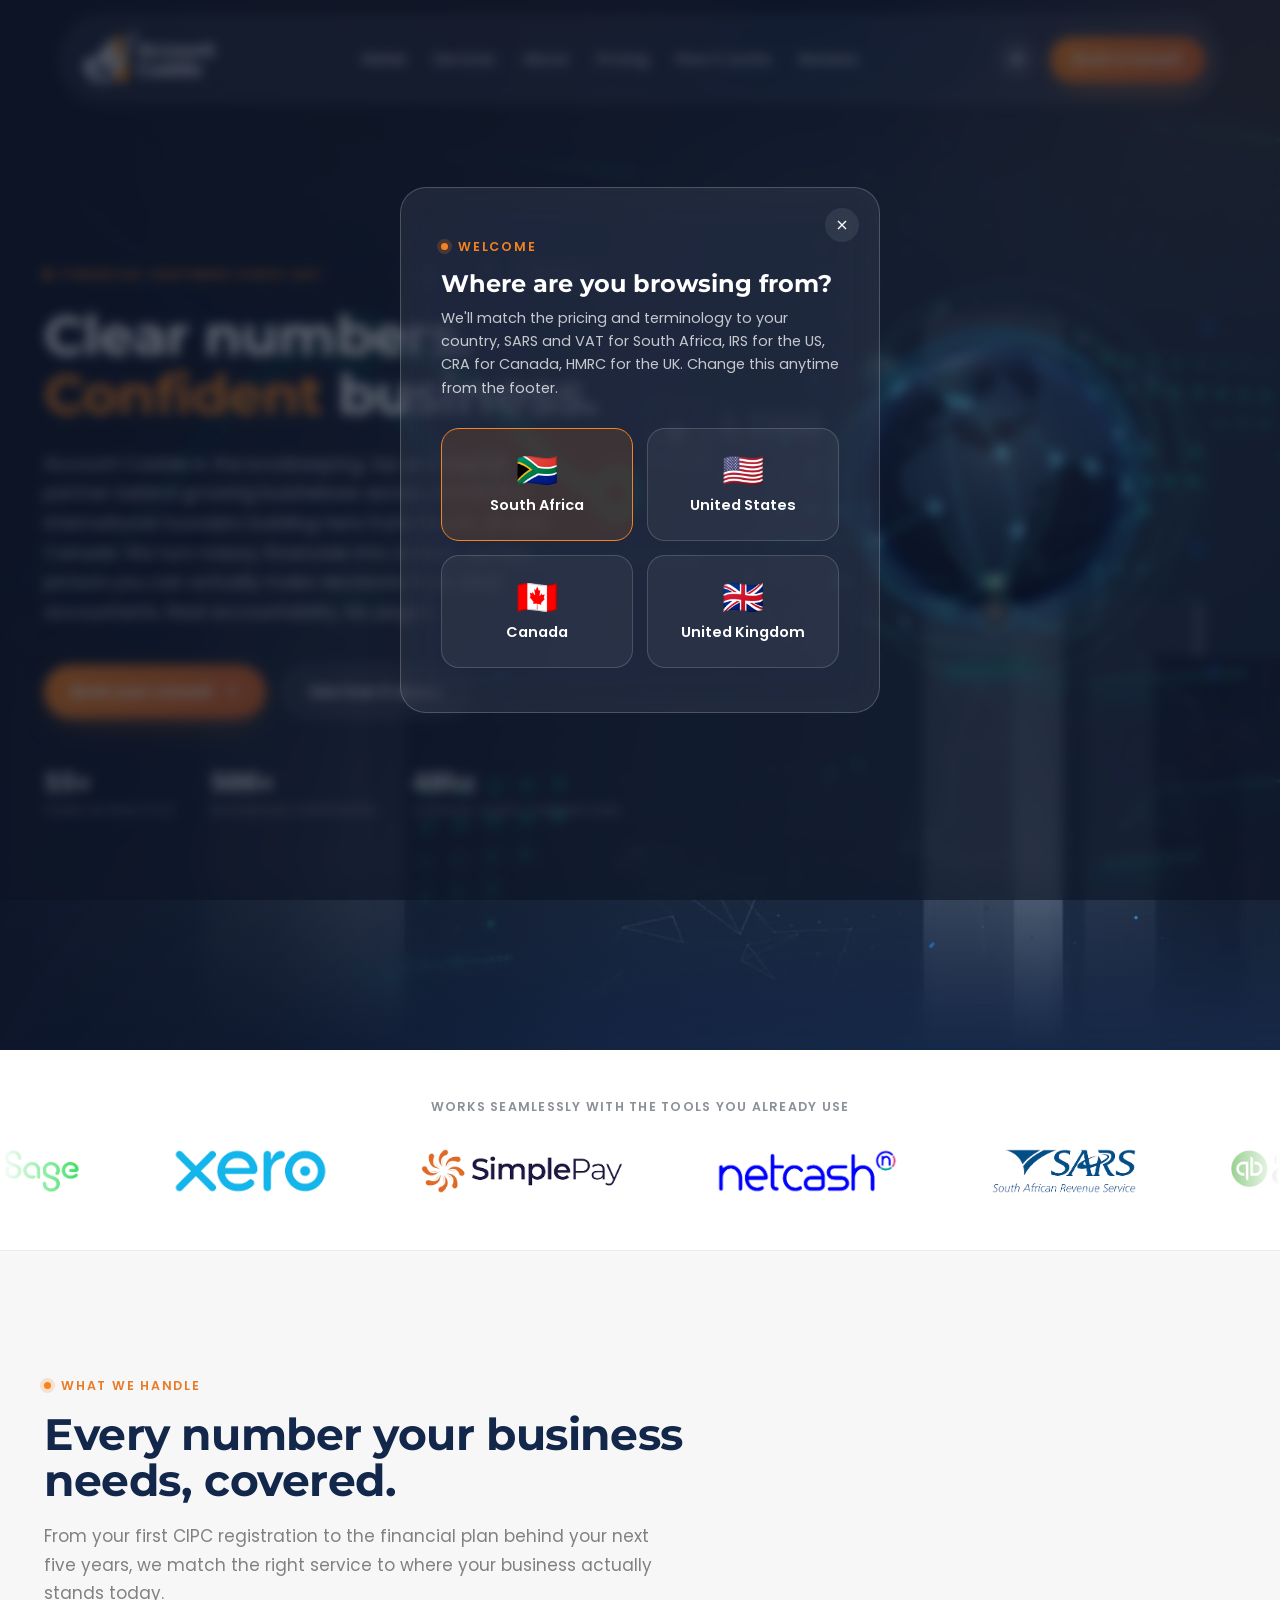
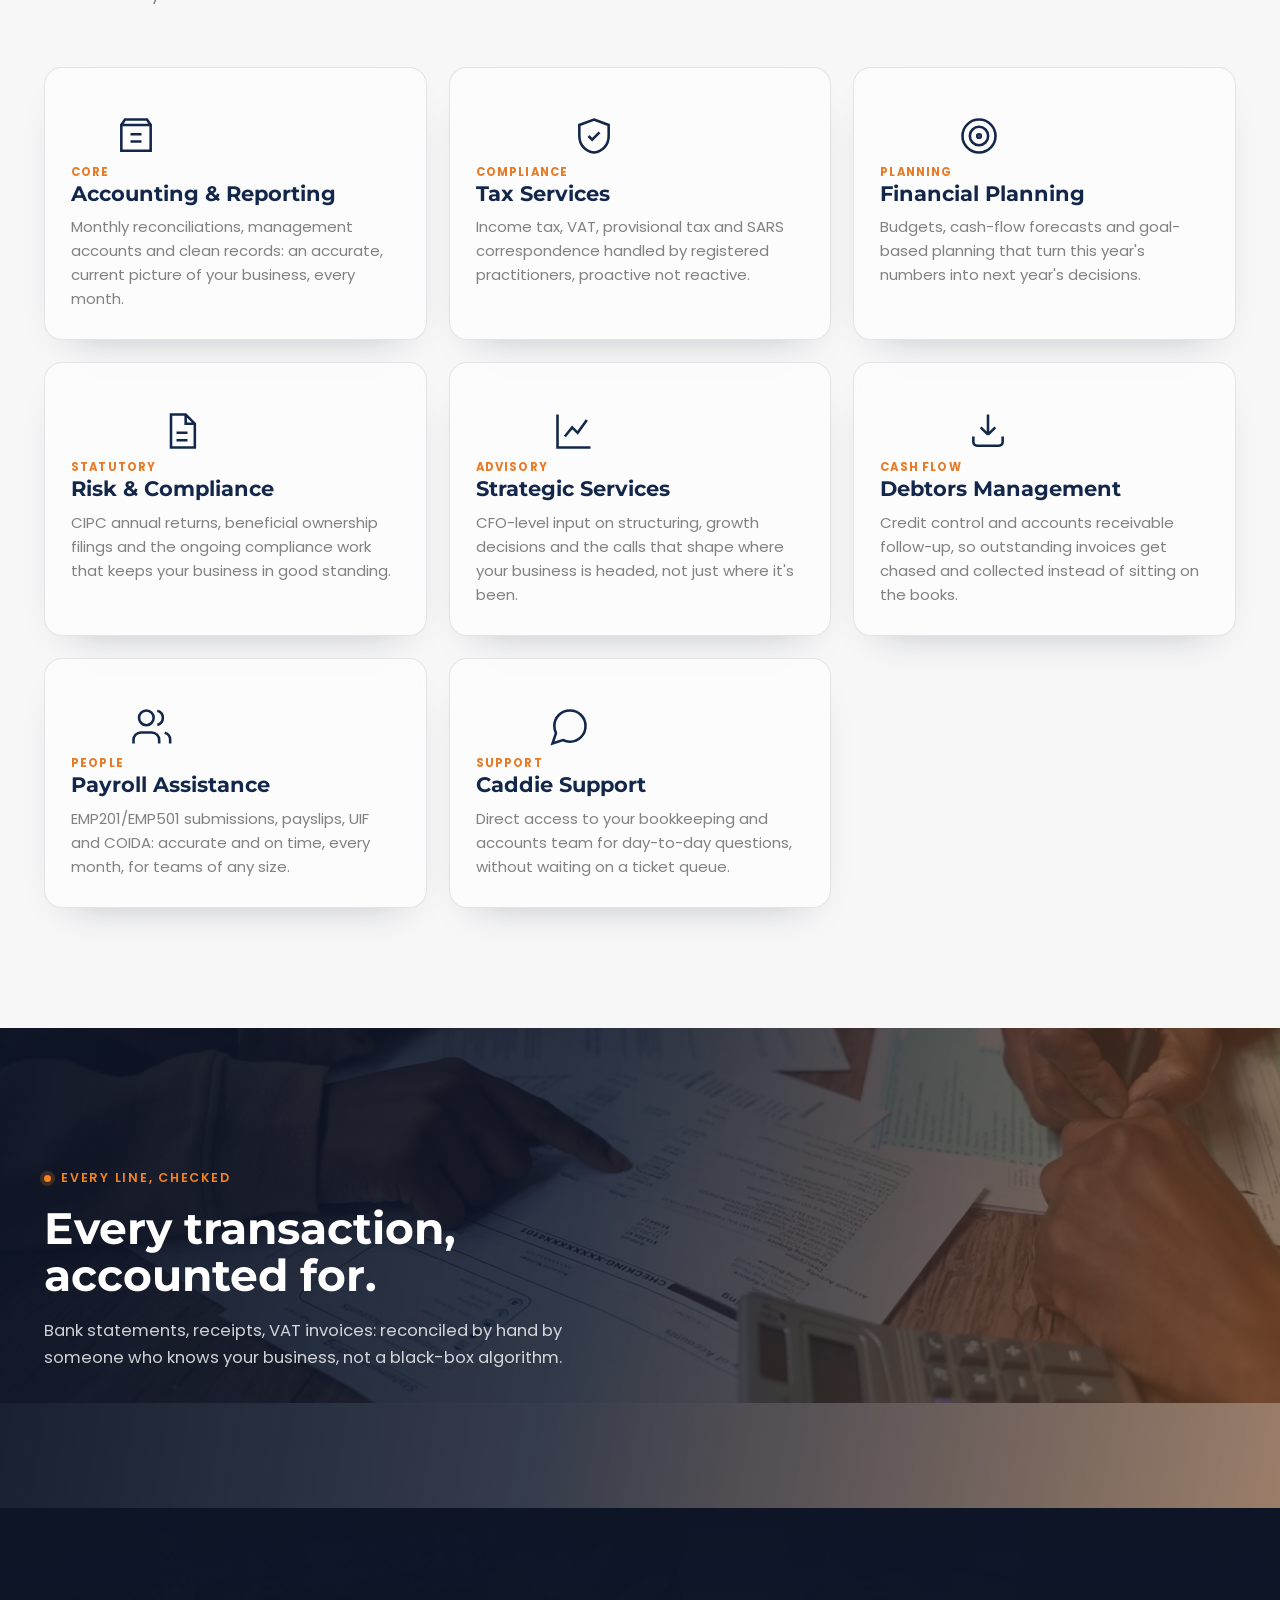
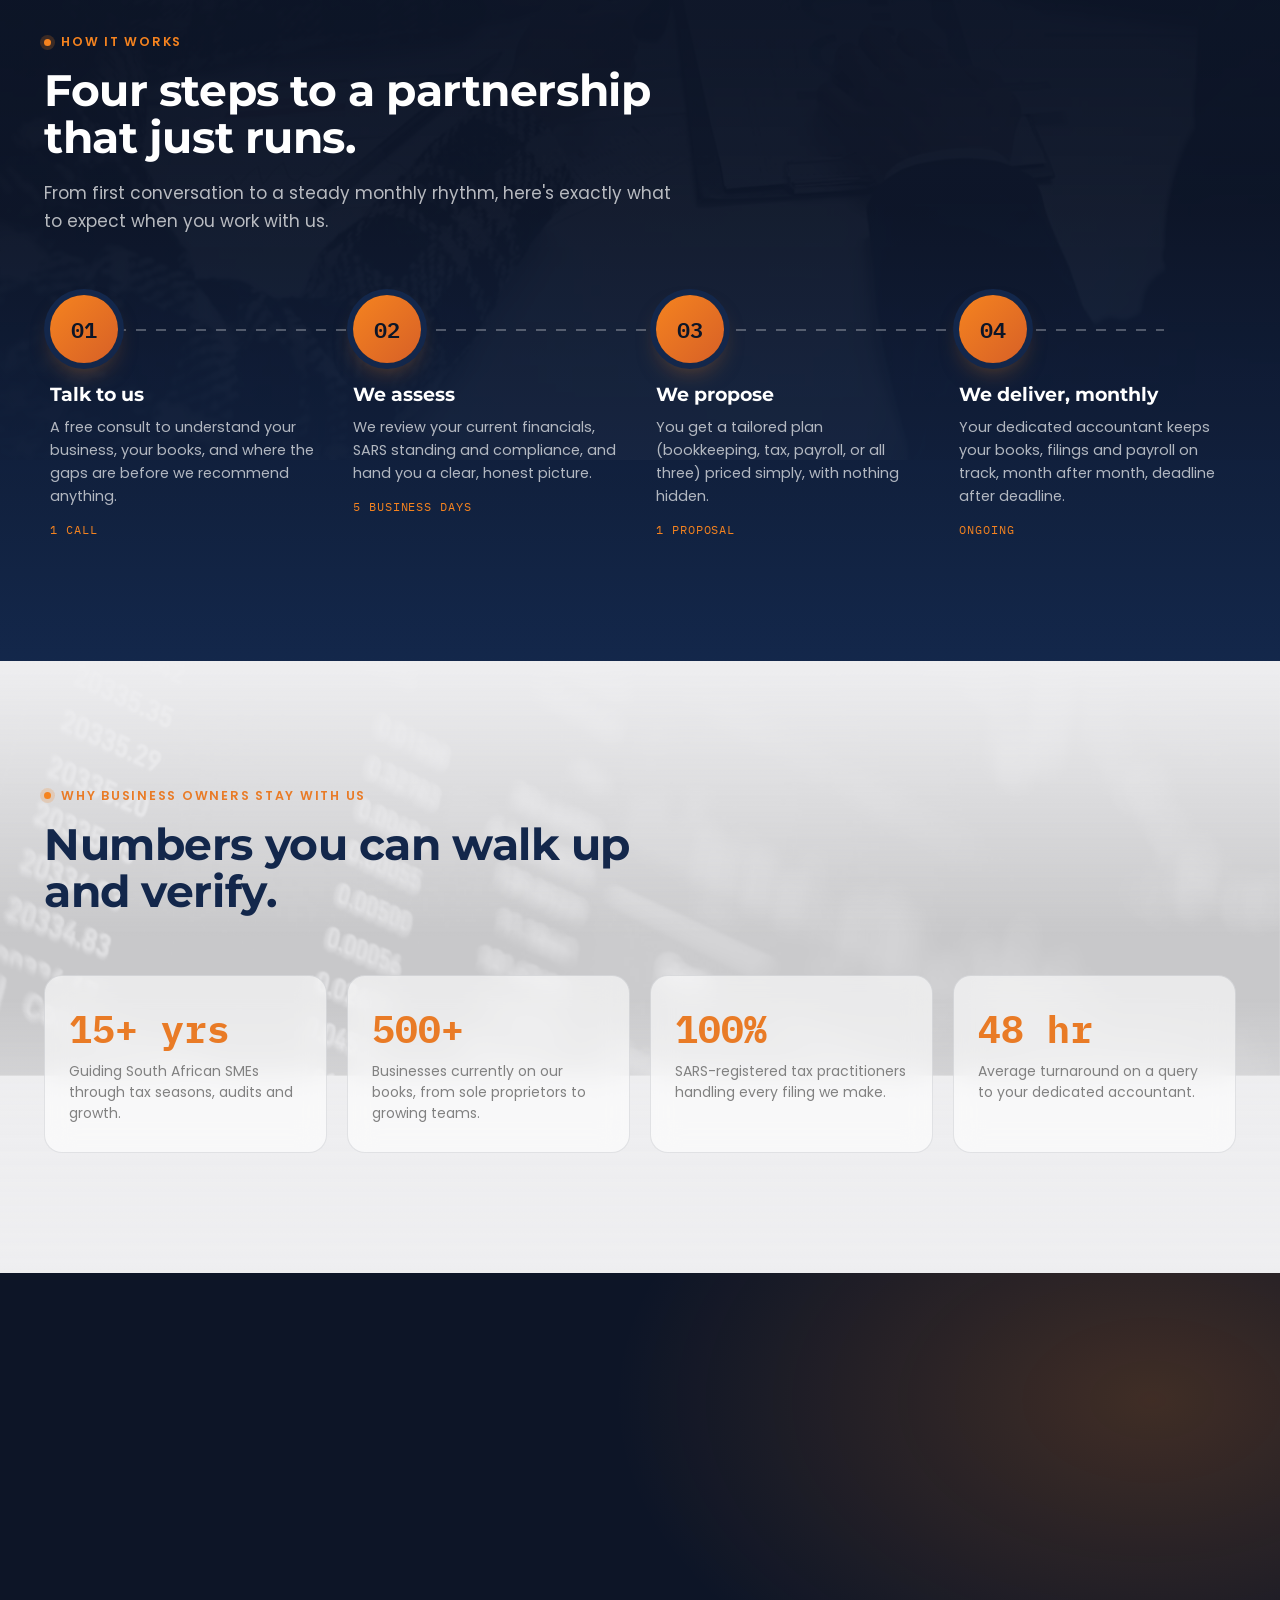
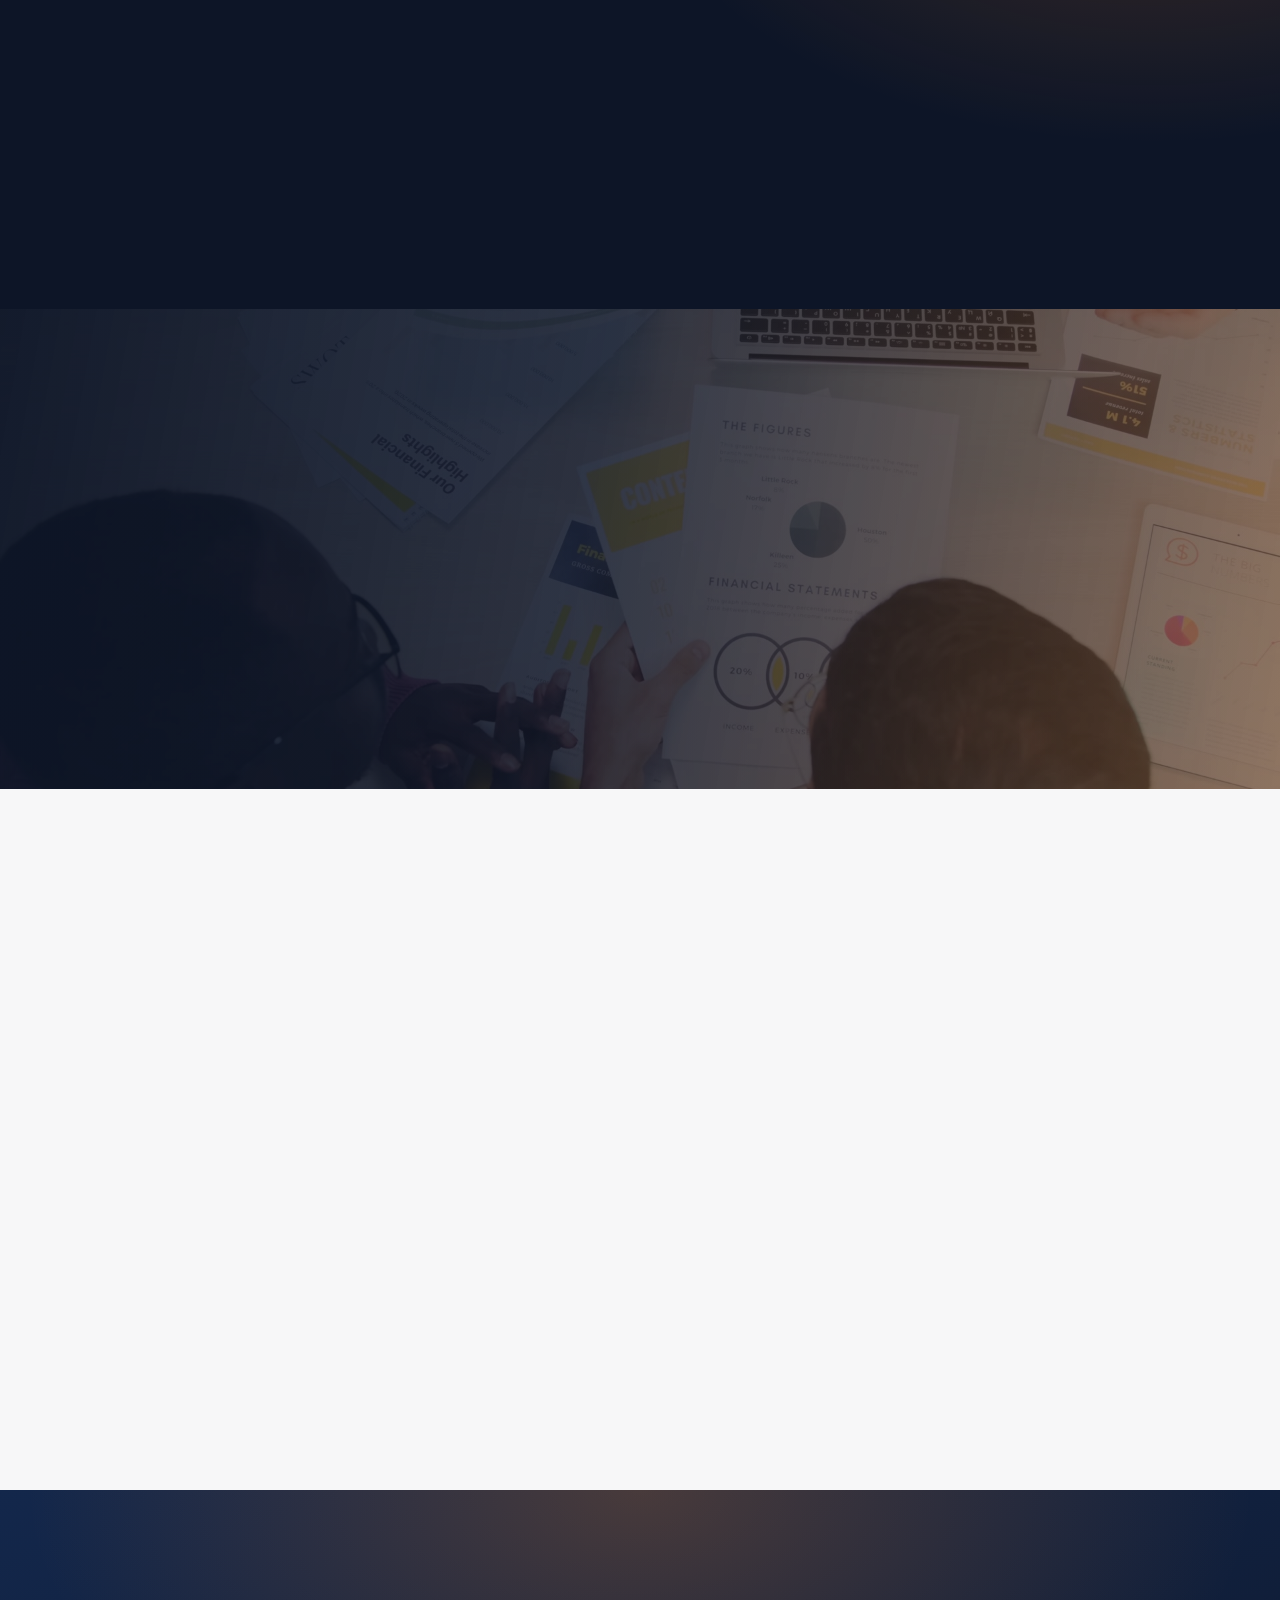
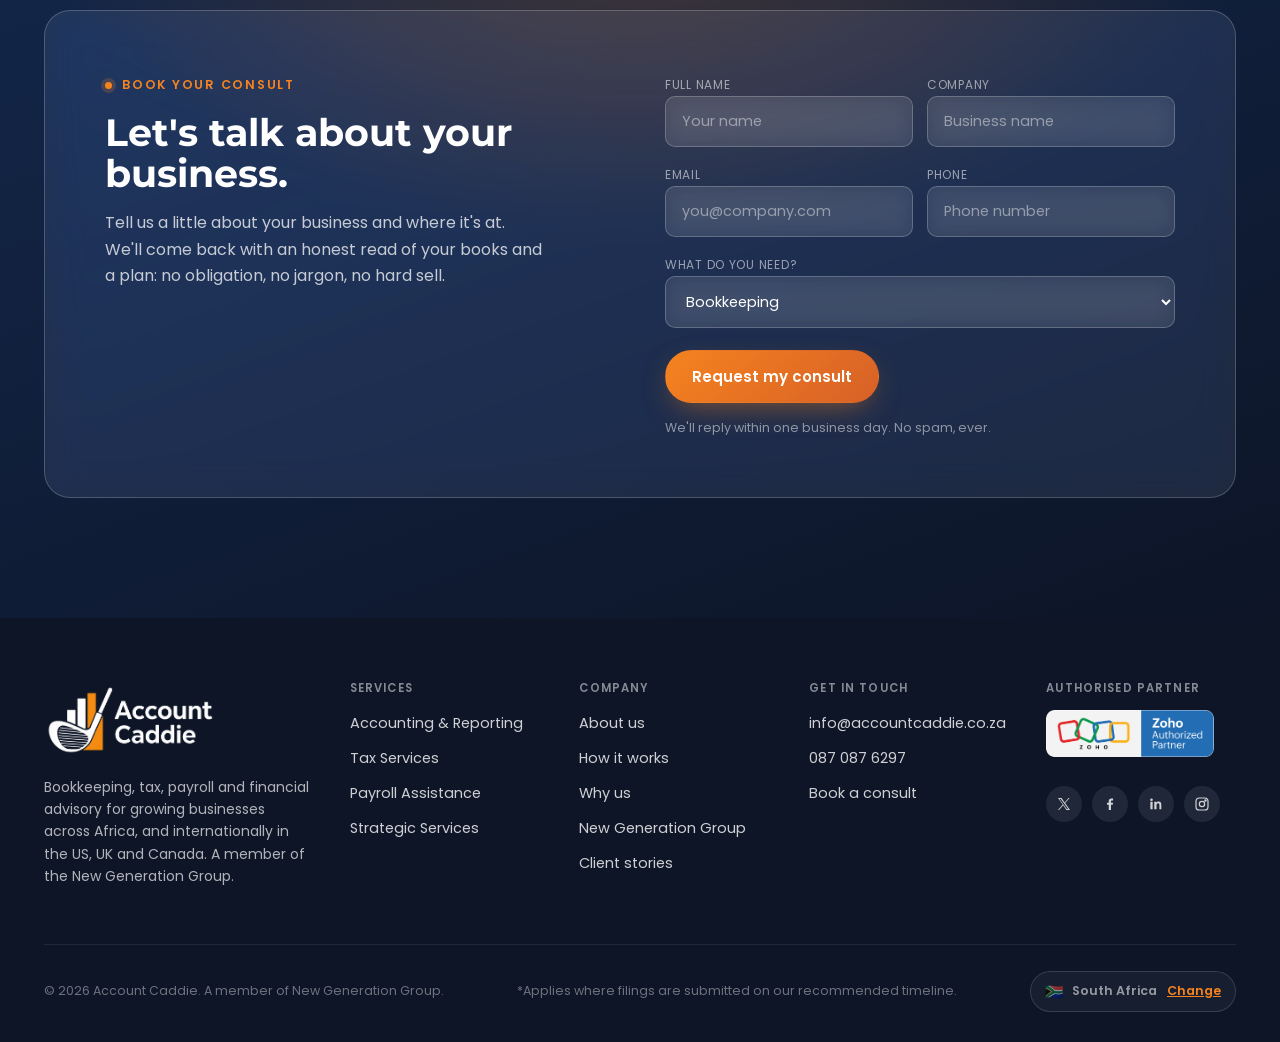
==== commit 018e872e: "Add Google Analytics (gtag.js) to all pages Co-Authored-By: Claude Sonnet 5 <noreply@anthropic.com> " ====
--- a/index.html
+++ b/index.html
@@ -2,6 +2,15 @@
 <html lang="en-ZA">
 <head>
 <meta charset="UTF-8">
+<!-- Google tag (gtag.js) -->
+<script async src="https://www.googletagmanager.com/gtag/js?id=G-6WFVBECHMM"></script>
+<script>
+  window.dataLayer = window.dataLayer || [];
+  function gtag(){dataLayer.push(arguments);}
+  gtag('js', new Date());
+
+  gtag('config', 'G-6WFVBECHMM');
+</script>
 <meta name="viewport" content="width=device-width, initial-scale=1.0">
 <title>Account Caddie: Clear Numbers, Confident Business.</title>
 <meta name="description" content="Account Caddie is an Africa-based bookkeeping, tax, payroll and CFO advisory partner for growing businesses, serving South Africa and international clients in the US, UK and Canada. A member of the New Generation Group.">
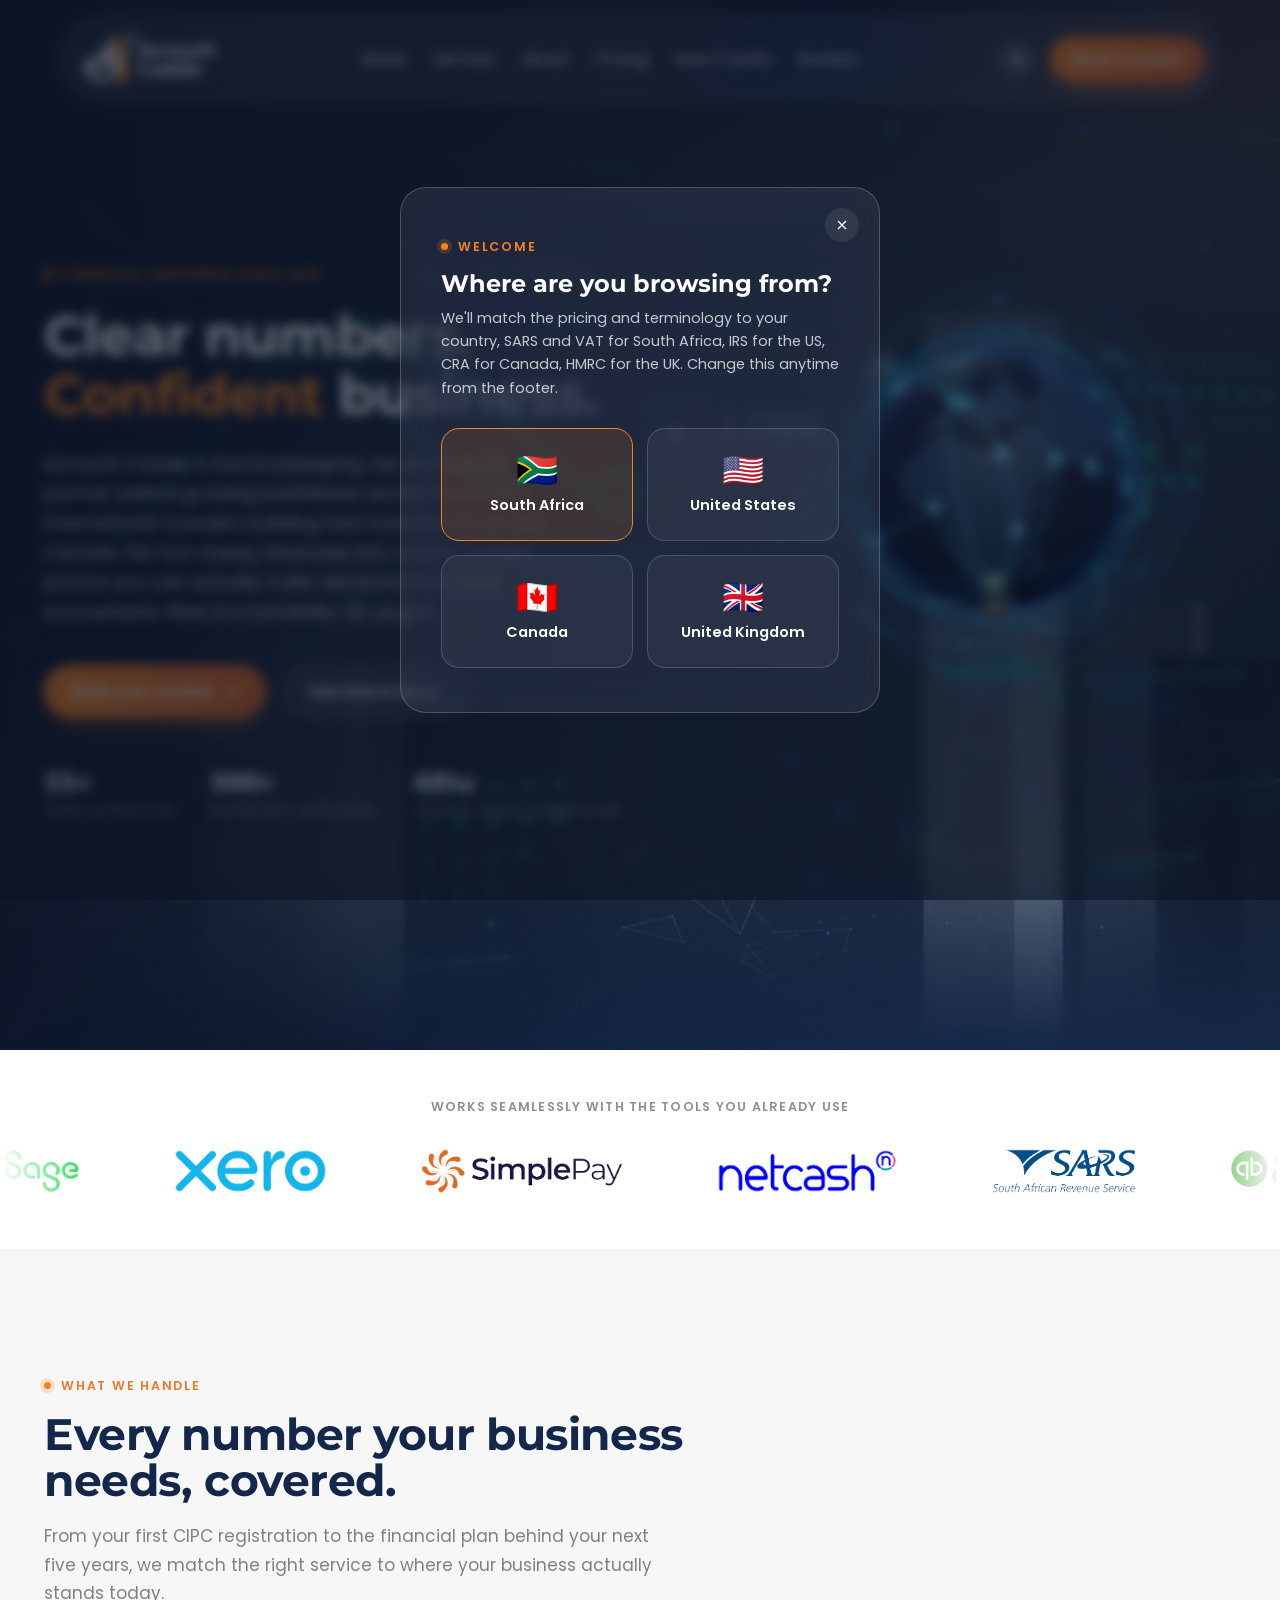
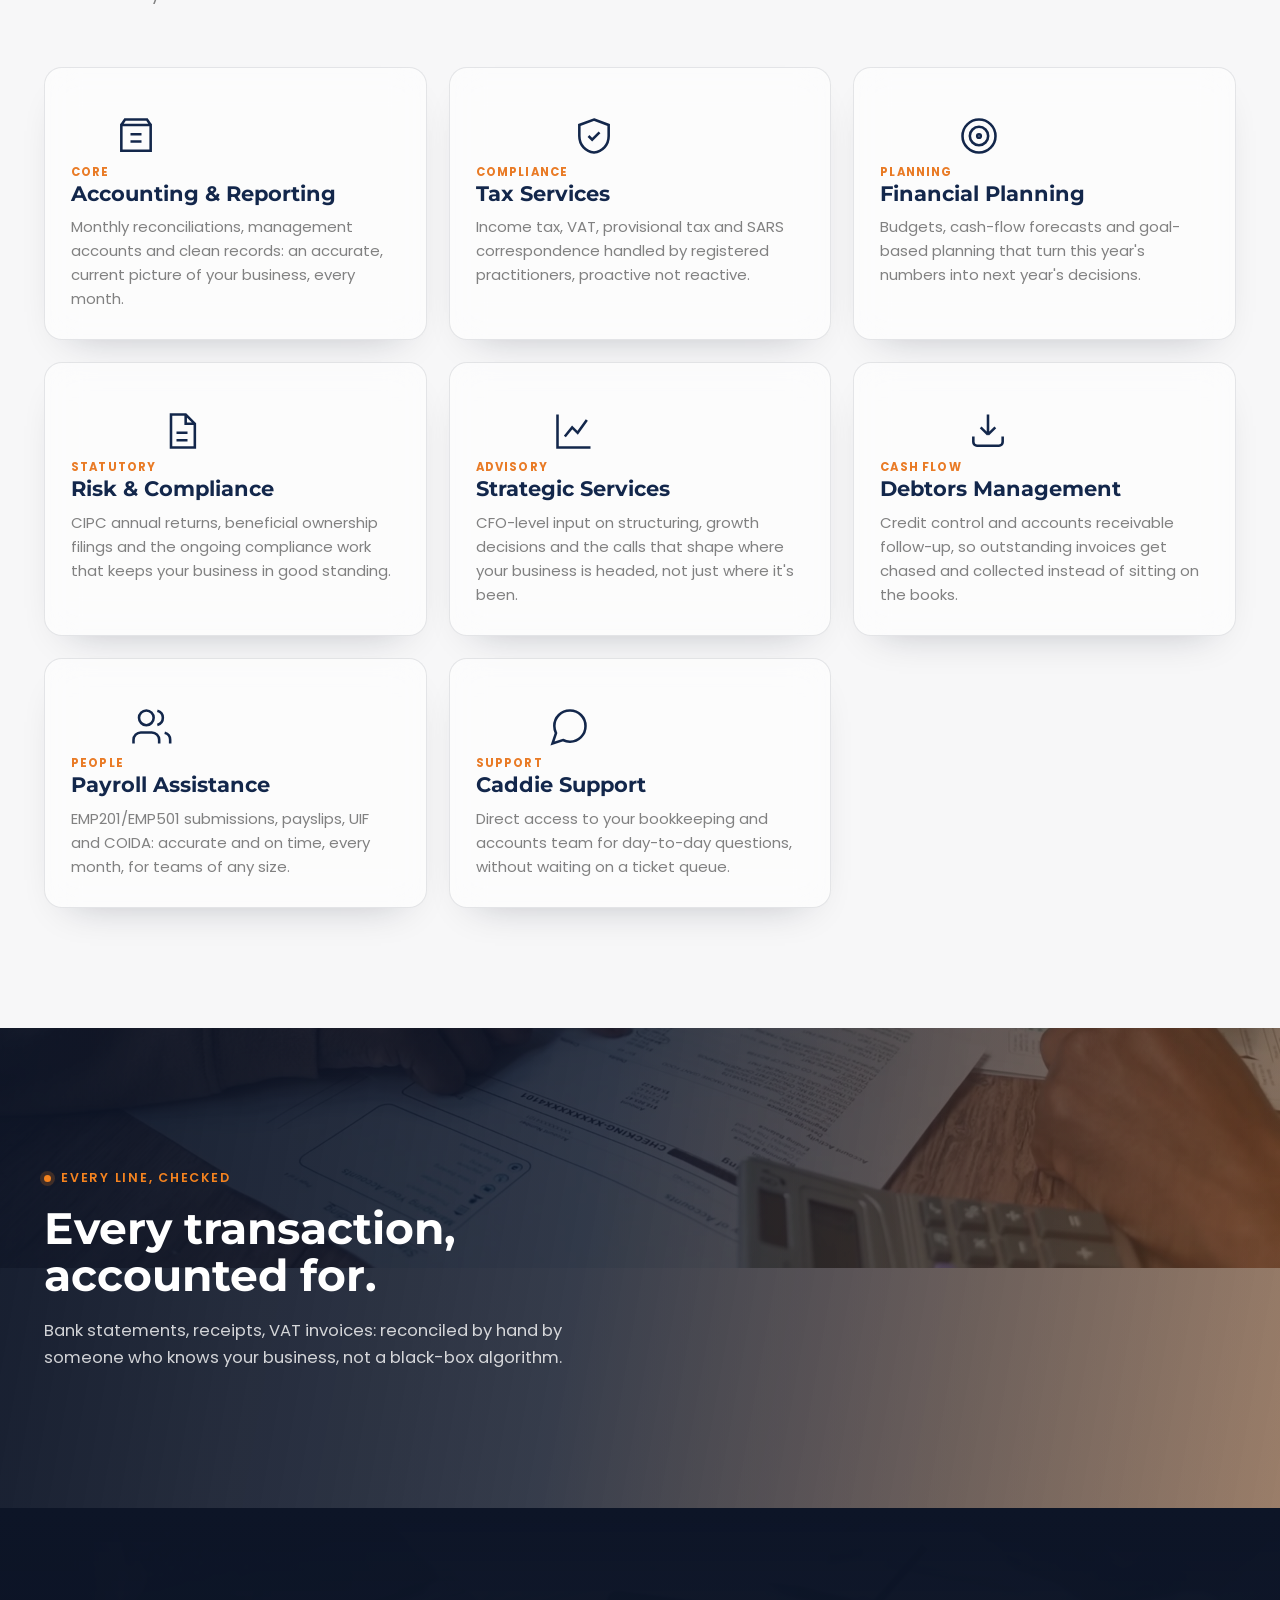
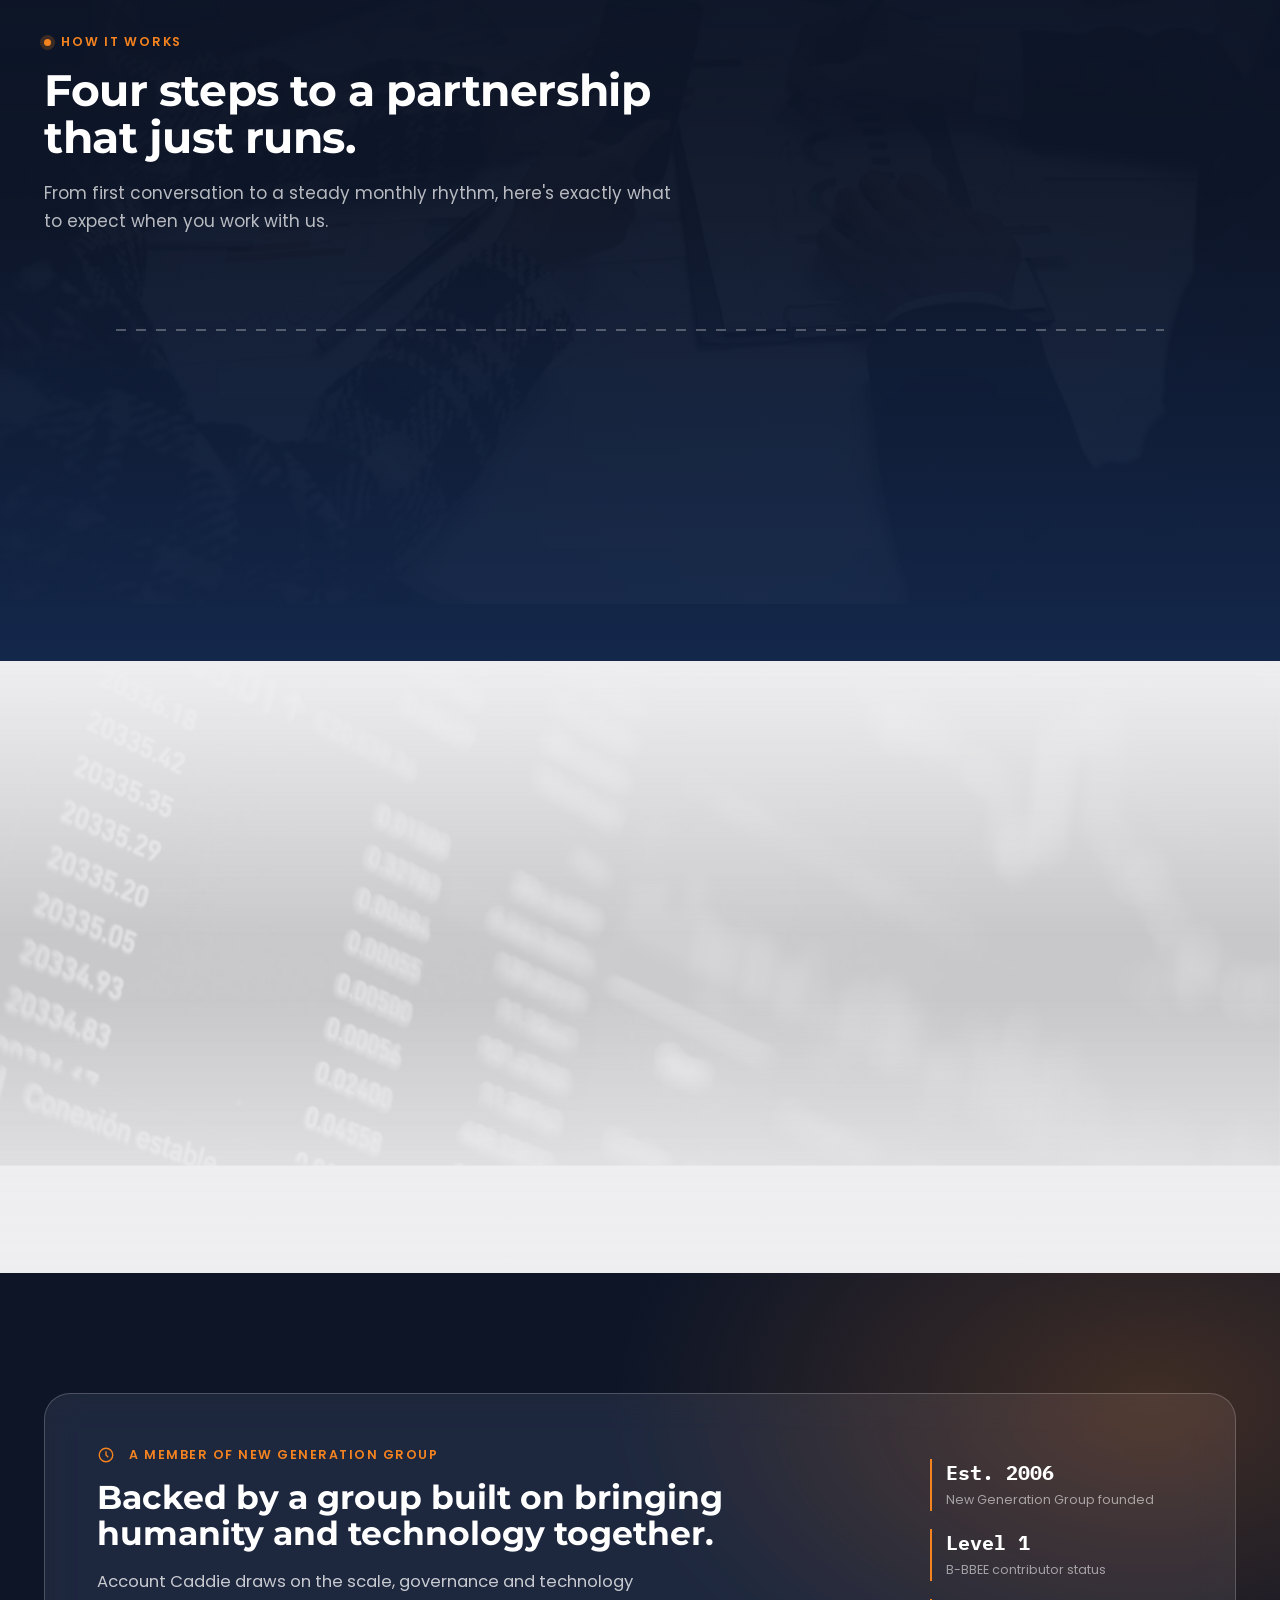
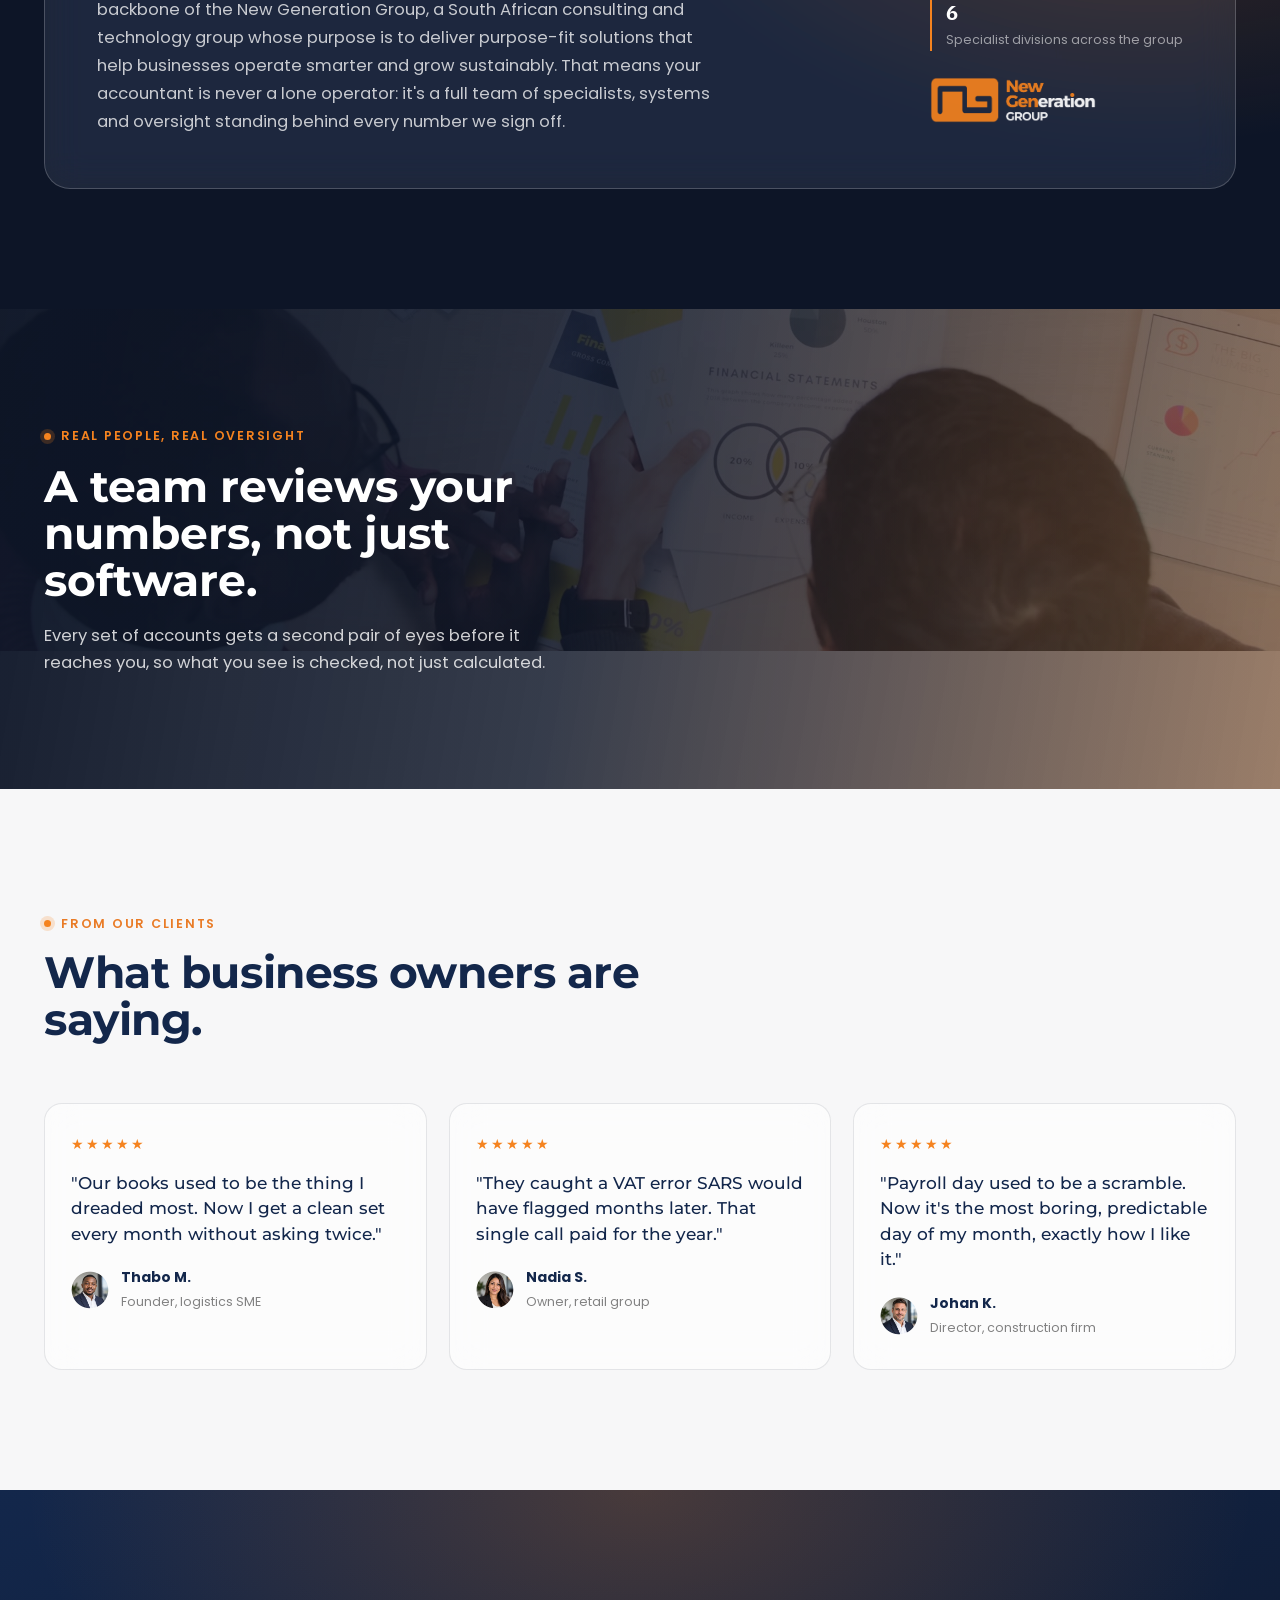
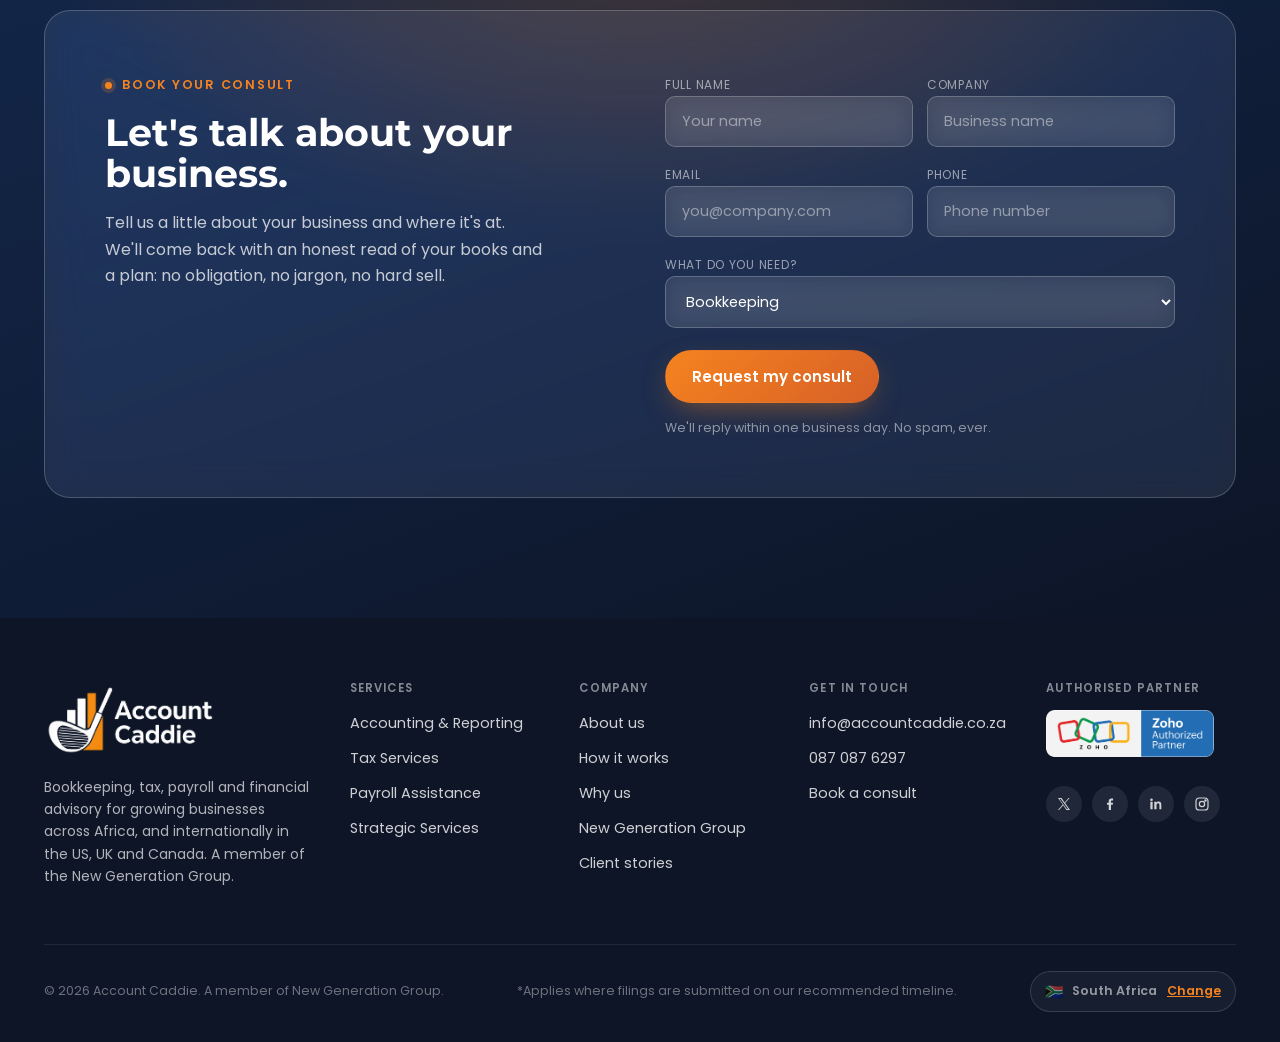
==== commit 097b9830: "Correct Google Analytics measurement ID to the accountcaddie.com property Swap G-6WFVBECHMM for G-SG" ====
--- a/index.html
+++ b/index.html
@@ -3,13 +3,13 @@
 <head>
 <meta charset="UTF-8">
 <!-- Google tag (gtag.js) -->
-<script async src="https://www.googletagmanager.com/gtag/js?id=G-6WFVBECHMM"></script>
+<script async src="https://www.googletagmanager.com/gtag/js?id=G-SGD4EFKS34"></script>
 <script>
   window.dataLayer = window.dataLayer || [];
   function gtag(){dataLayer.push(arguments);}
   gtag('js', new Date());
 
-  gtag('config', 'G-6WFVBECHMM');
+  gtag('config', 'G-SGD4EFKS34');
 </script>
 <meta name="viewport" content="width=device-width, initial-scale=1.0">
 <title>Account Caddie: Clear Numbers, Confident Business.</title>
